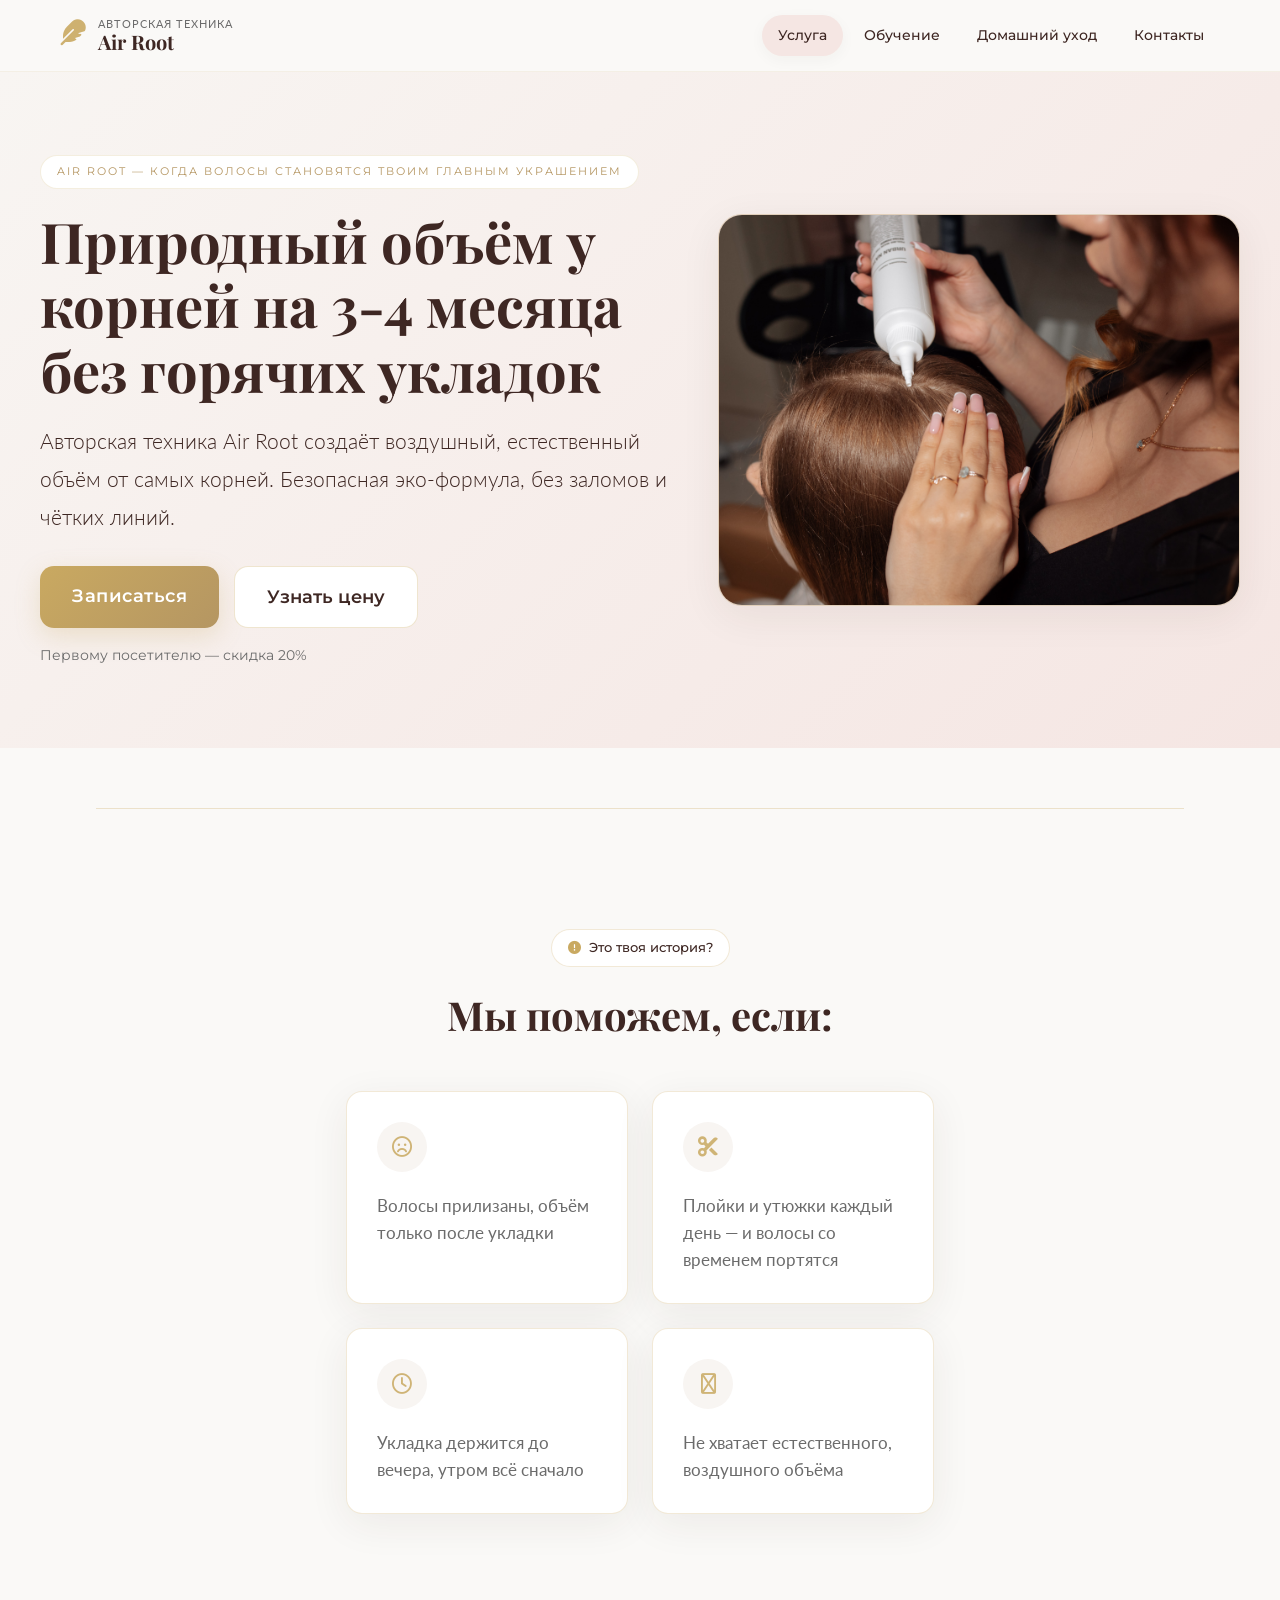
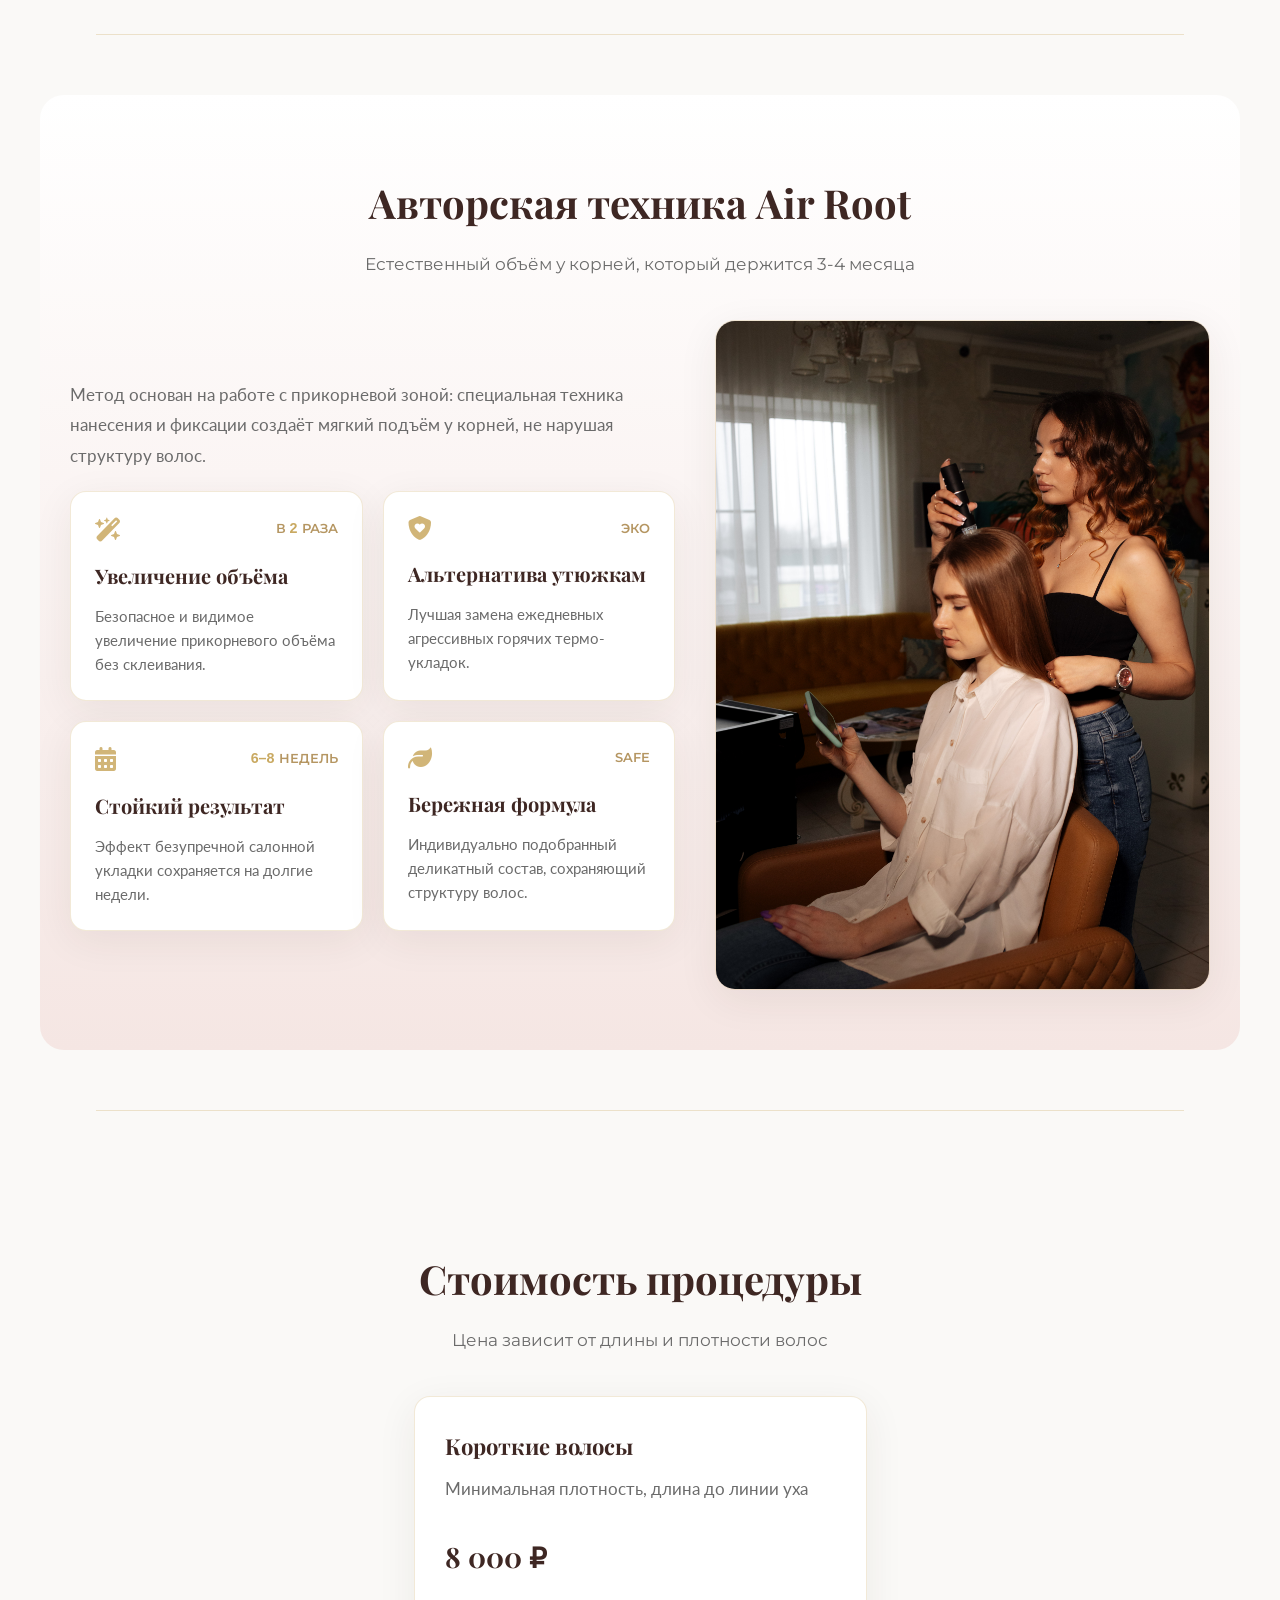
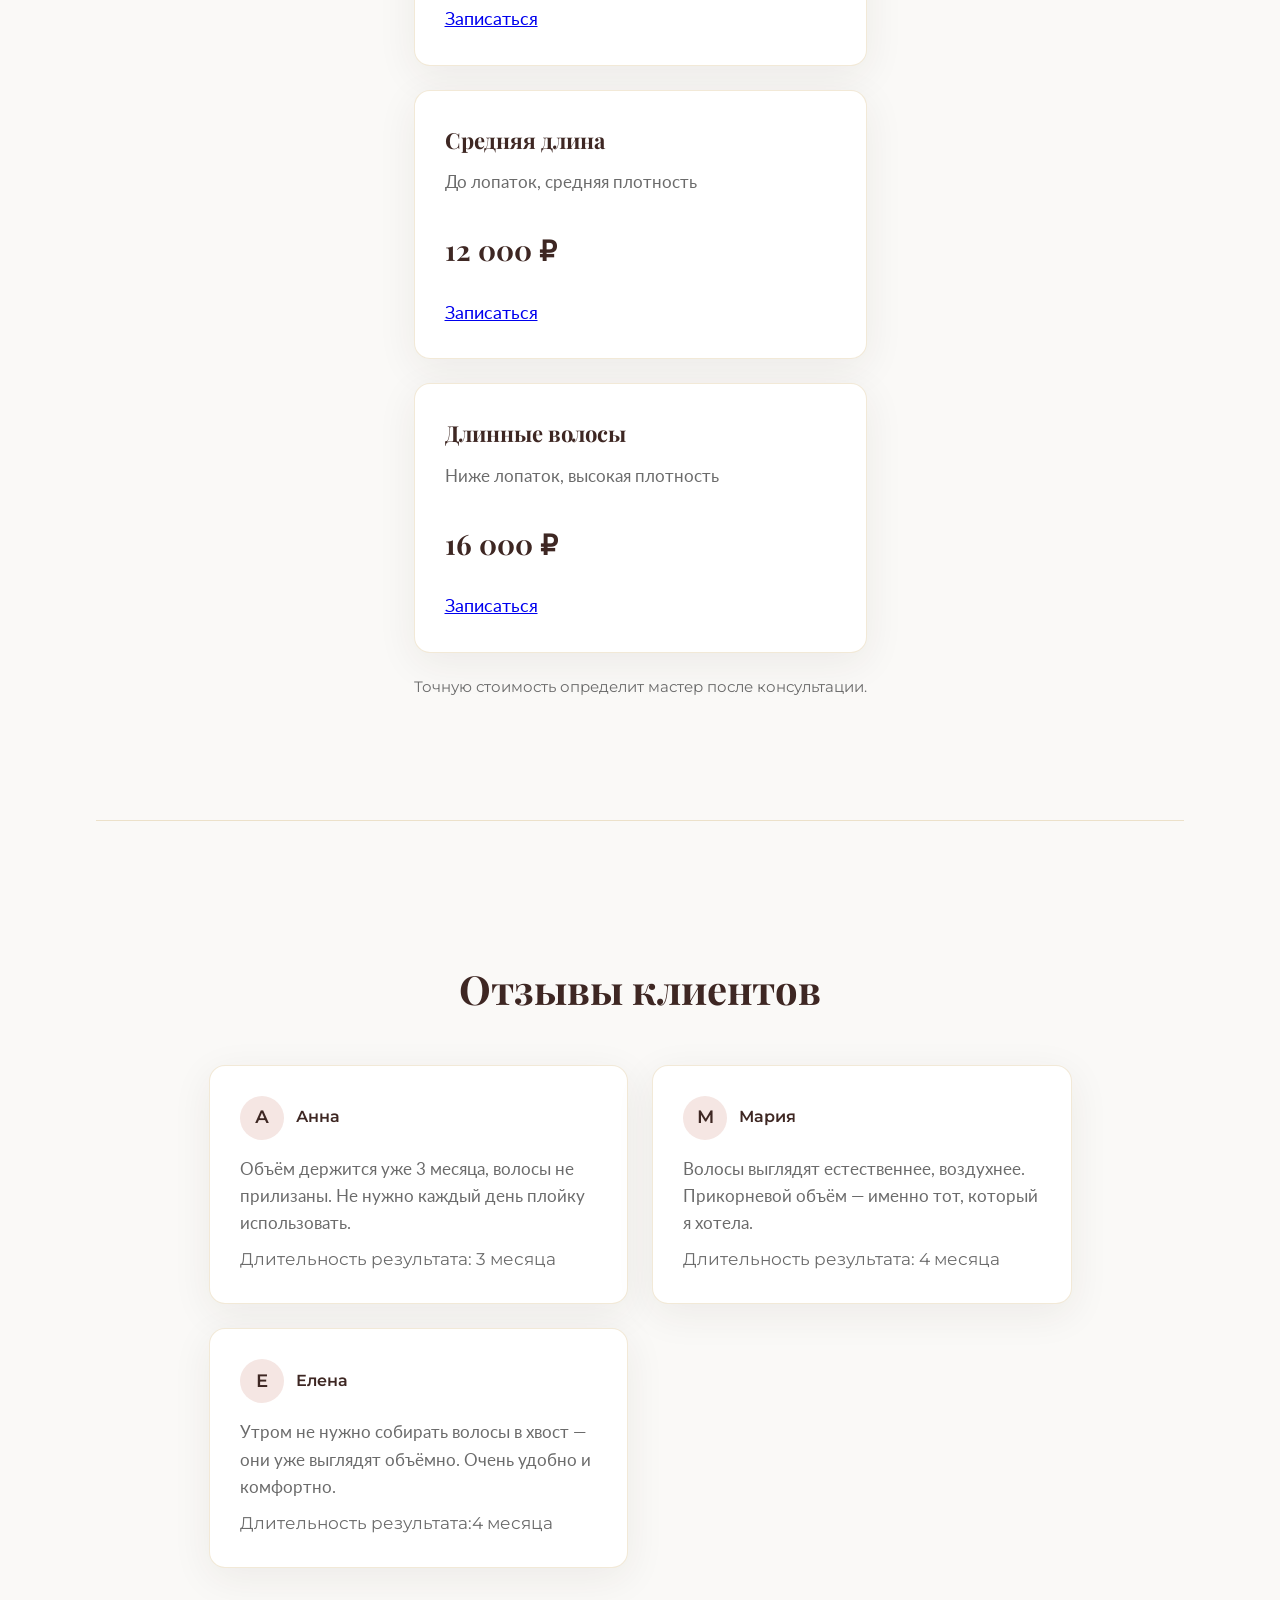
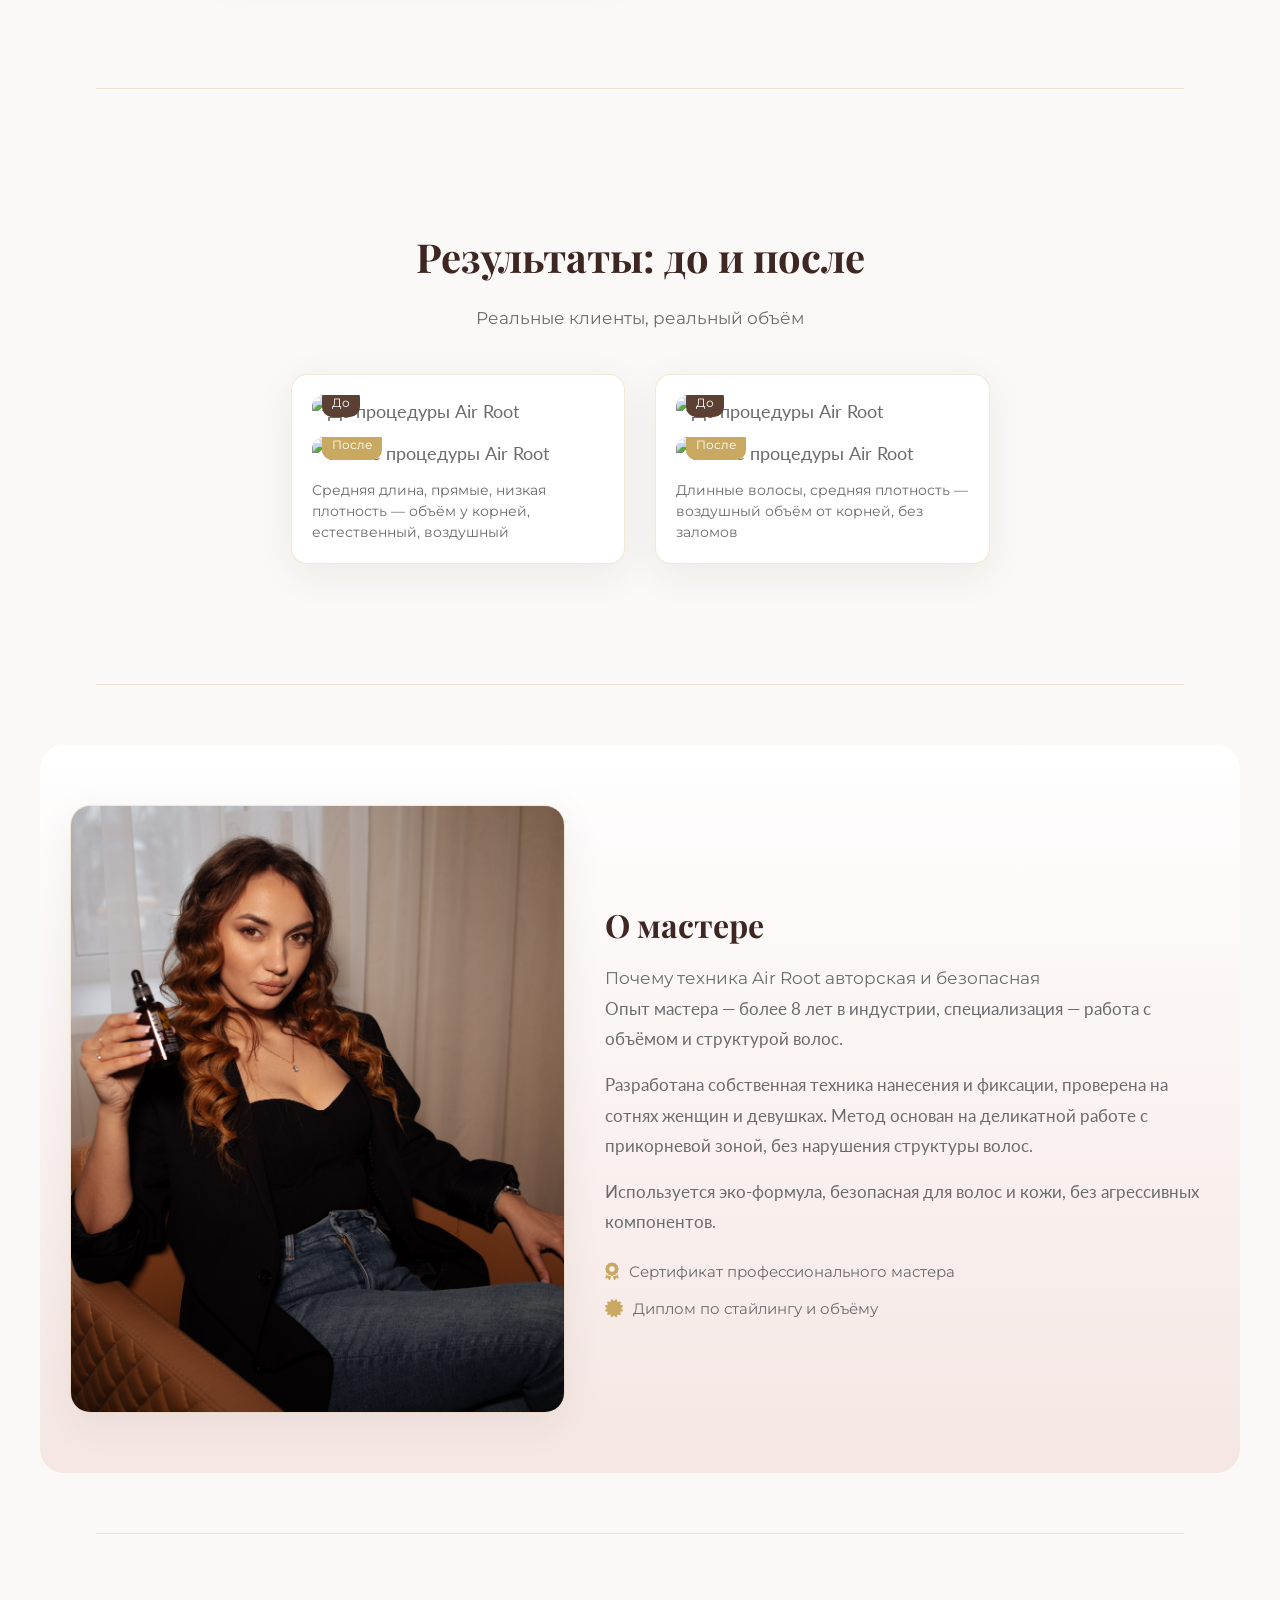
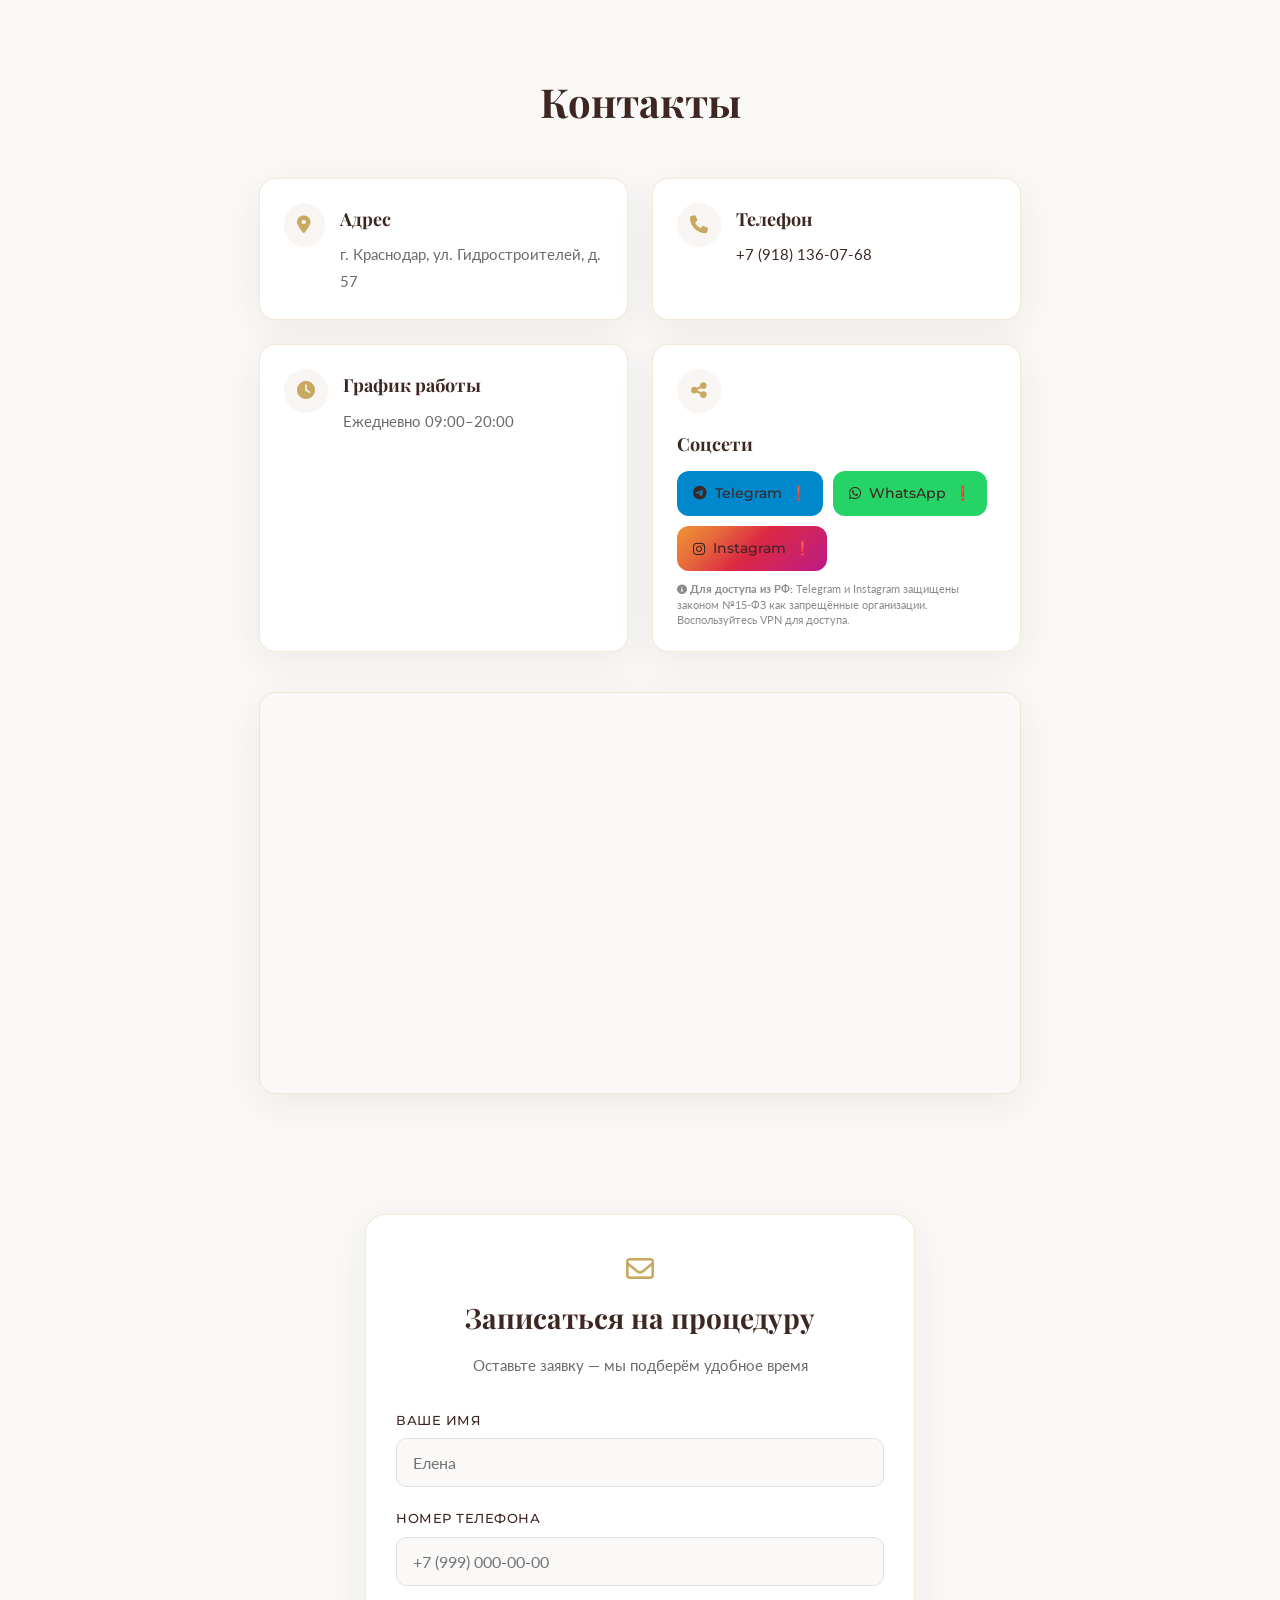
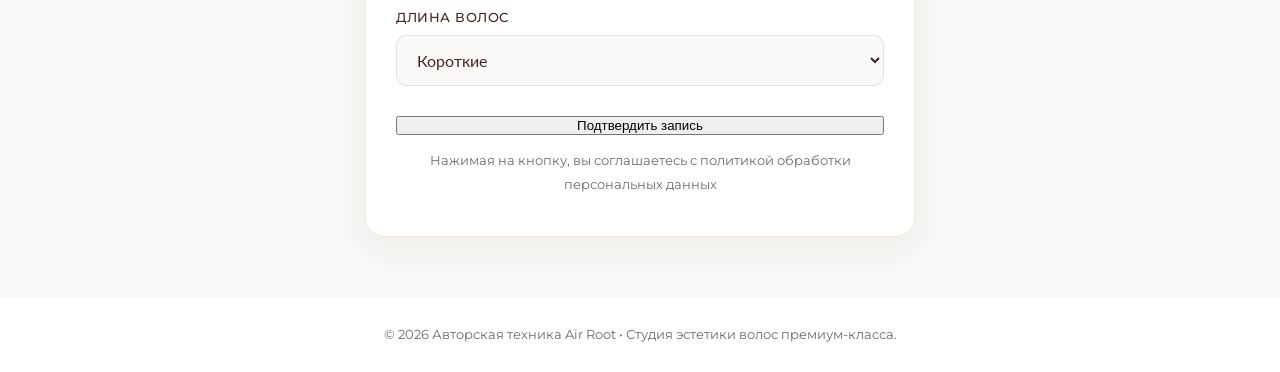
==== index.html @ c77836ec "Update index.html" ====
<!DOCTYPE html>
<html lang="ru">
<head>
    <meta charset="UTF-8">
    <meta name="viewport" content="width=device-width, initial-scale=1.0">
    <title>Air Root — Природный объём у корней на 3-4 месяца | Краснодар</title>
    <meta name="description" content="Авторская техника Air Root создаёт естественный объём у корней. Безопасная эко-формула, без заломов. 6–8 недель результата. Запишитесь в Москве.">

    <link href="https://fonts.googleapis.com/css2?family=Playfair+Display:wght@400;500;600;700&family=Montserrat:wght@300;400;500;600;700&family=Lato:wght@300;400;500&display=swap" rel="stylesheet">
    <link rel="stylesheet" href="https://cdnjs.cloudflare.com/ajax/libs/font-awesome/6.5.1/css/all.min.css">
    <link rel="stylesheet" href="css/style.css">
</head>
<body>
    <div id="siteContainer">

        <!-- HEADER -->
        <header class="luxury-header">
            <div class="header-container">
                <div class="logo-container">
                    <div class="logo-icon"><i class="fa-solid fa-feather"></i></div>
                    <div class="logo-text">Авторская техника<br><strong>Air Root</strong></div>
                </div>
                <nav class="luxury-nav">
                    <a href="index.html" class="active">Услуга</a>
                    <a href="training.html">Обучение</a>
                    <a href="products.html">Домашний уход</a>
                    <a href="#contacts">Контакты</a>
                </nav>
            </div>
        </header>

        <!-- HERO -->
        <section class="hero-section">
            <div class="hero-container">
                <div class="hero-content">
                    <span class="hero-tag">Air Root — когда волосы становятся твоим главным украшением</span>
                    <h1 class="hero-title">Природный объём у корней на 3-4 месяца без горячих укладок</h1>
                    <p class="hero-desc">
                        Авторская техника Air Root создаёт воздушный, естественный объём от самых корней. Безопасная эко-формула, без заломов и чётких линий.
                    </p>
                    <div class="hero-buttons">
                        <a href="#order" class="btn-premium">Записаться</a>
                        <a href="#prices" class="btn-secondary">Узнать цену</a>
                    </div>
                    <p class="hero-mini-note">Первому посетителю — скидка 20%</p>
                </div>
                <div class="hero-image-slot">
                    <img src="css/hero.jpg" alt="Природный объём у корней Air Root — результат до и после">
                </div>
            </div>
        </section>

        <div class="decorative-line"></div>

        <!-- ПРОБЛЕМА -->
        <section class="content-section problem-section">
            <div class="section-center-header">
                <span class="badge"><i class="fa-solid fa-circle-exclamation icon-gold"></i> Это твоя история?</span>
                <h2>Мы поможем, если:</h2>
            </div>

            <div class="cards-layout-three">
                <div class="orange-card problem-card">
                    <div class="card-icon-wrapper"><i class="fa-regular fa-frown"></i></div>
                    <p>Волосы прилизаны, объём только после укладки</p>
                </div>
                <div class="orange-card problem-card">
                    <div class="card-icon-wrapper"><i class="fa-solid fa-scissors"></i></div>
                    <p>Плойки и утюжки каждый день — и волосы со временем портятся</p>
                </div>
                <div class="orange-card problem-card">
                    <div class="card-icon-wrapper"><i class="fa-regular fa-clock"></i></div>
                    <p>Укладка держится до вечера, утром всё сначало</p>
                </div>
                <div class="orange-card problem-card">
                    <div class="card-icon-wrapper"><i class="fa-regular fa-wind"></i></div>
                    <p>Не хватает естественного, воздушного объёма</p>
                </div>
            </div>
        </section>

        <div class="decorative-line"></div>

        <!-- РЕШЕНИЕ / АВТОРСКАЯ ТЕХНИКА -->
        <section class="content-section technique-section">
            <div class="section-center-header">
                <h2>Авторская техника Air Root</h2>
                <p class="section-subtitle">Естественный объём у корней, который держится 3-4 месяца</p>
            </div>

            <div class="technique-grid">
                <div class="technique-text">
                    <p class="technique-desc">
                        Метод основан на работе с прикорневой зоной: специальная техника нанесения и фиксации создаёт мягкий подъём у корней, не нарушая структуру волос.
                    </p>

                    <div class="benefits-list">
                        <div class="luxury-benefit-card">
                            <div class="benefit-header">
                                <i class="fa-solid fa-wand-magic-sparkles icon-gold"></i>
                                <span class="benefit-number">в <span class="accent-oswald">2</span> раза</span>
                            </div>
                            <h3>Увеличение объёма</h3>
                            <p>Безопасное и видимое увеличение прикорневого объёма без склеивания.</p>
                        </div>

                        <div class="luxury-benefit-card">
                            <div class="benefit-header">
                                <i class="fa-solid fa-shield-heart icon-gold"></i>
                                <span class="benefit-number">эко</span>
                            </div>
                            <h3>Альтернатива утюжкам</h3>
                            <p>Лучшая замена ежедневных агрессивных горячих термо-укладок.</p>
                        </div>

                        <div class="luxury-benefit-card">
                            <div class="benefit-header">
                                <i class="fa-solid fa-calendar-days icon-gold"></i>
                                <span class="benefit-number"><span class="accent-oswald">6–8</span> недель</span>
                            </div>
                            <h3>Стойкий результат</h3>
                            <p>Эффект безупречной салонной укладки сохраняется на долгие недели.</p>
                        </div>

                        <div class="luxury-benefit-card">
                            <div class="benefit-header">
                                <i class="fa-solid fa-leaf icon-gold"></i>
                                <span class="benefit-number">safe</span>
                            </div>
                            <h3>Бережная формула</h3>
                            <p>Индивидуально подобранный деликатный состав, сохраняющий структуру волос.</p>
                        </div>
                    </div>
                </div>

                <div class="technique-image">
                    <img src="css/hero 2.jpg" alt="Процесс процедуры Air Root — авторская техника прикорневого объёма">
                </div>
            </div>
        </section>

        <div class="decorative-line"></div>

        <!-- ЦЕНЫ -->
        <section class="content-section prices-section" id="prices">
            <div class="section-center-header">
                <h2>Стоимость процедуры</h2>
                <p class="section-subtitle">Цена зависит от длины и плотности волос</p>
            </div>

            <div class="cards-layout-three prices-grid">
                <div class="orange-card price-card">
                    <h3>Короткие волосы</h3>
                    <p class="price-desc">Минимальная плотность, длина до линии уха</p>
                    <div class="price-tag">8 000 ₽</div>
                    <a href="#order" class="btn-premium btn-full">Записаться</a>
                </div>

                <div class="orange-card price-card">
                    <h3>Средняя длина</h3>
                    <p class="price-desc">До лопаток, средняя плотность</p>
                    <div class="price-tag">12 000 ₽</div>
                    <a href="#order" class="btn-premium btn-full">Записаться</a>
                </div>

                <div class="orange-card price-card">
                    <h3>Длинные волосы</h3>
                    <p class="price-desc">Ниже лопаток, высокая плотность</p>
                    <div class="price-tag">16 000 ₽</div>
                    <a href="#order" class="btn-premium btn-full">Записаться</a>
                </div>
            </div>

            <p class="prices-note">Точную стоимость определит мастер после консультации.</p>
        </section>

        <div class="decorative-line"></div>

        <!-- ОТЗЫВЫ -->
        <section class="content-section reviews-section">
            <div class="section-center-header">
                <h2>Отзывы клиентов</h2>
            </div>

            <div class="cards-layout-three reviews-grid">
                <div class="orange-card review-card">
                    <div class="review-header">
                        <div class="review-avatar">А</div>
                        <div class="review-name">Анна</div>
                    </div>
                    <p class="review-text">
                        Объём держится уже 3 месяца, волосы не прилизаны. Не нужно каждый день плойку использовать.
                    </p>
                    <p class="review-duration">Длительность результата: 3 месяца</p>
                </div>

                <div class="orange-card review-card">
                    <div class="review-header">
                        <div class="review-avatar">М</div>
                        <div class="review-name">Мария</div>
                    </div>
                    <p class="review-text">
                        Волосы выглядят естественнее, воздухнее. Прикорневой объём — именно тот, который я хотела.
                    </p>
                    <p class="review-duration">Длительность результата: 4 месяца</p>
                </div>

                <div class="orange-card review-card">
                    <div class="review-header">
                        <div class="review-avatar">Е</div>
                        <div class="review-name">Елена</div>
                    </div>
                    <p class="review-text">
                        Утром не нужно собирать волосы в хвост — они уже выглядят объёмно. Очень удобно и комфортно.
                    </p>
                    <p class="review-duration">Длительность результата:4 месяца</p>
                </div>
            </div>
        </section>

        <div class="decorative-line"></div>

        <!-- ДО / ПОСЛЕ -->
        <section class="content-section before-after-section">
            <div class="section-center-header">
                <h2>Результаты: до и после</h2>
                <p class="section-subtitle">Реальные клиенты, реальный объём</p>
            </div>

            <div class="before-after-grid">
                <div class="before-after-card">
                    <div class="ba-image">
                        <img src="https://images.unsplash.com/photo-1595476108010-b4d1f102b1b1?auto=format&fit=crop&w=600&q=80" alt="До процедуры Air Root">
                        <span class="ba-label before-label">До</span>
                    </div>
                    <div class="ba-image">
                        <img src="https://images.unsplash.com/photo-1562322140-8baeececf3df?auto=format&fit=crop&w=600&q=80" alt="После процедуры Air Root">
                        <span class="ba-label after-label">После</span>
                    </div>
                    <p class="ba-desc">Средняя длина, прямые, низкая плотность — объём у корней, естественный, воздушный</p>
                </div>

                <div class="before-after-card">
                    <div class="ba-image">
                        <img src="https://images.unsplash.com/photo-1580618672591-eb180b1a973f?auto=format&fit=crop&w=600&q=80" alt="До процедуры Air Root">
                        <span class="ba-label before-label">До</span>
                    </div>
                    <div class="ba-image">
                        <img src="https://images.unsplash.com/photo-1598132890881-9d89d4f02f8d?auto=format&fit=crop&w=600&q=80" alt="После процедуры Air Root">
                        <span class="ba-label after-label">После</span>
                    </div>
                    <p class="ba-desc">Длинные волосы, средняя плотность — воздушный объём от корней, без заломов</p>
                </div>
            </div>
        </section>

        <div class="decorative-line"></div>

        <!-- О МАСТЕРЕ -->
        <section class="content-section about-section">
            <div class="about-grid">
                <div class="about-image">
                    <img src="css/Мастер.jpg" alt="Мастер Air Root — автор техники прикорневого объёма">
                </div>
                <div class="about-text">
                    <h2>О мастере</h2>
                    <p class="section-subtitle" style="margin-top:0;">Почему техника Air Root авторская и безопасная</p>

                    <p class="about-desc">
                        Опыт мастера — более 8 лет в индустрии, специализация — работа с объёмом и структурой волос.
                    </p>
                    <p class="about-desc">
                        Разработана собственная техника нанесения и фиксации, проверена на сотнях женщин и девушках. Метод основан на деликатной работе с прикорневой зоной, без нарушения структуры волос.
                    </p>
                    <p class="about-desc">
                        Используется эко-формула, безопасная для волос и кожи, без агрессивных компонентов.
                    </p>

                    <div class="certificates">
                        <div class="cert-item"><i class="fa-solid fa-award icon-gold"></i> Сертификат профессионального мастера</div>
                        <div class="cert-item"><i class="fa-solid fa-certificate icon-gold"></i> Диплом по стайлингу и объёму</div>
                    </div>
                </div>
            </div>
        </section>

        <div class="decorative-line"></div>

    <!-- КОНТАКТЫ -->
<section class="content-section contacts-section" id="contacts">
    <div class="section-center-header">
        <h2>Контакты</h2>
    </div>

    <div class="contacts-grid">
        <!-- Адрес -->
        <div class="contact-item">
            <div class="contact-icon"><i class="fa-solid fa-location-dot icon-gold"></i></div>
            <div class="contact-text">
                <h3>Адрес</h3>
                <p>г. Краснодар, ул. Гидростроителей, д. 57</p>
            </div>
        </div>

        <!-- Телефон -->
        <div class="contact-item">
            <div class="contact-icon"><i class="fa-solid fa-phone icon-gold"></i></div>
            <div class="contact-text">
                <h3>Телефон</h3>
                <p><a href="tel:+79181360768">+7 (918) 136-07-68</a></p>
            </div>
        </div>

        <!-- График работы -->
        <div class="contact-item">
            <div class="contact-icon"><i class="fa-solid fa-clock icon-gold"></i></div>
            <div class="contact-text">
                <h3>График работы</h3>
                <p>Ежедневно 09:00–20:00</p>
            </div>
        </div>

        <!-- Соцсети -->
        <div class="contact-item social-item">
            <div class="contact-icon"><i class="fa-solid fa-share-nodes icon-gold"></i></div>
            <div class="contact-text">
                <h3>Соцсети</h3>
                <div class="social-buttons">
                    <!-- Telegram (с указанием禁止) -->
                    <a href="https://t.me/alina_zolotareva9" target="_blank" rel="noopener" class="social-btn telegram">
                        <i class="fa-brands fa-telegram"></i>
                        <span>Telegram</span>
                        <span class="blocked-note" title="Telegram запрещён в РФ">❗</span>
                    </a>
                    
                    <!-- WhatsApp -->
                    <a href="https://wa.me/79181360768" target="_blank" rel="noopener" class="social-btn whatsapp">
                        <i class="fa-brands fa-whatsapp"></i>
                        <span>WhatsApp</span>
                        <span class="blocked-note" title="WhatsApp запрещён в РФ">❗</span>
                    </a>
                    
                    <!-- Instagram (с указанием禁止) -->
                    <a href="https://instagram.com/alina_zolotarevaa" target="_blank" rel="noopener" class="social-btn instagram">
                        <i class="fa-brands fa-instagram"></i>
                        <span>Instagram</span>
                        <span class="blocked-note" title="Instagram запрещён в РФ">❗</span>
                    </a>
                </div>
                <p class="social-note" style="font-size: 11px; color: #8B8B8B; margin-top: 10px; line-height: 1.4;">
                    <i class="fa-solid fa-info-circle" style="font-size: 10px;"></i>
                    <strong>Для доступа из РФ:</strong> Telegram и Instagram защищены законом №15-ФЗ как запрещённые организации. Воспользуйтесь VPN для доступа.
                </p>
            </div>
        </div>
    </div>

    <!-- YANDEX MAP -->
    <div class="map-container">
        <iframe
            src="https://yandex.ru/map-widget/v1/?ll=39.083056%2C45.003261&mode=poi&poi%5Bpoint%5D=39.083004%2C45.003378&poi%5Buri%5D=ymapsbm1%3A%2F%2Forg%3Foid%3D140735397511&z=20"
            loading="lazy"
            allowfullscreen
            style="width:100%;height:400px;border:0;border-radius:16px;"
            title="Студия Air Root в Краснодаре — карта Яндекс"
        ></iframe>
    </div>
</section>

        <!-- ФОРМА ЗАПИСИ -->
        <section class="content-section booking-section" id="order">
            <div class="booking-form">
                <div class="form-header">
                    <i class="fa-regular fa-envelope icon-gold"></i>
                    <h2>Записаться на процедуру</h2>
                    <p>Оставьте заявку — мы подберём удобное время</p>
                </div>
                <form class="styled-luxury-form">
                    <div class="form-group">
                        <label for="name">Ваше имя</label>
                        <input type="text" id="name" placeholder="Елена" required>
                    </div>
                    <div class="form-group">
                        <label for="phone">Номер телефона</label>
                        <input type="tel" id="phone" placeholder="+7 (999) 000-00-00" required>
                    </div>
                    <div class="form-group">
                        <label for="length">Длина волос</label>
                        <select id="length" class="form-select">
                            <option value="short">Короткие</option>
                            <option value="medium">Средняя длина</option>
                            <option value="long">Длинные</option>
                        </select>
                    </div>
                    <button type="submit" class="btn-premium btn-full">Подтвердить запись</button>
                    <p class="form-note">Нажимая на кнопку, вы соглашаетесь с политикой обработки персональных данных</p>
                </form>
            </div>
        </section>

        <!-- FOOTER -->
        <footer class="luxury-footer">
            <div class="footer-content">
                <p>&copy; 2026 Авторская техника Air Root • Студия эстетики волос премиум-класса.</p>
            </div>
        </footer>
    </div>
</body>
</html>
---- css/style.css ----
/* ==========================================================================
   LUXURY BEAUTY CORE CONFIGURATION
   ========================================================================== */
:root {
    --bg-main: #F8F5F2;
    --bg-warm-white: #FAF9F7;
    --accent-gold: #C9A961;
    --accent-bronze: #B59662;
    --pastel-pink: #F5E6E3;
    --soft-lavender: #E8E3F5;
    --text-chocolate: #3E2723;
    --text-gray: #6B6B6B;
    --white: #FFFFFF;

    --font-title: 'Playfair Display', serif;
    --font-body: 'Lato', sans-serif;
    --font-accent: 'Montserrat', sans-serif;
    --font-number: 'Oswald', sans-serif;

    --shadow-premium: 0 10px 40px rgba(62, 39, 27, 0.07);
    --shadow-hover: 0 15px 50px rgba(201, 169, 97, 0.18);
    --border-gold-light: 1px solid rgba(201, 169, 97, 0.25);
    --transition-smooth: all 0.4s cubic-bezier(0.16, 1, 0.3, 1);
}

* {
    margin: 0;
    padding: 0;
    box-sizing: border-box;
}

html {
    scroll-behavior: smooth;
}

body {
    background: linear-gradient(180deg, var(--bg-main) 0%, var(--bg-warm-white) 100%);
    color: var(--text-gray);
    font-family: var(--font-body);
    font-size: 18px;
    line-height: 1.8;
    -webkit-font-smoothing: antialiased;
}

#siteContainer {
    width: 100%;
    min-height: 100vh;
    display: flex;
    flex-direction: column;
    position: relative;
    background-color: var(--bg-warm-white);
    overflow-x: hidden;
}

h1, h2, h3, h4 {
    color: var(--text-chocolate);
    font-family: var(--font-title);
    font-weight: 700;
}

.accent-oswald {
    font-family: var(--font-number);
    font-weight: 700;
    color: var(--accent-gold);
    font-size: 1.1em;
}

.icon-gold {
    color: var(--accent-gold);
}

.decorative-line {
    height: 1px;
    background: var(--accent-gold);
    opacity: 0.3;
    margin: 60px auto;
    width: 85%;
    max-width: 1200px;
}

.section-subtitle {
    font-size: 17px;
    color: var(--text-gray);
    margin-top: 10px;
    font-family: var(--font-accent);
}

/* ==========================================================================
   HEADER & NAVIGATION
   ========================================================================== */
.luxury-header {
    background: rgba(250, 249, 247, 0.95);
    backdrop-filter: blur(12px);
    position: sticky;
    top: 0;
    z-index: 1000;
    border-bottom: 1px solid rgba(201, 169, 97, 0.12);
    padding: 15px 0;
}

.header-container {
    max-width: 1200px;
    margin: 0 auto;
    padding: 0 20px;
    display: flex;
    align-items: center;
    justify-content: space-between;
    flex-wrap: wrap;
    gap: 15px;
}

.logo-container {
    display: flex;
    align-items: center;
    gap: 12px;
}

.logo-icon i {
    font-size: 26px;
    color: var(--accent-gold);
    opacity: 0.9;
}

.logo-text {
    font-size: 11px;
    text-transform: uppercase;
    letter-spacing: 1px;
    color: var(--text-gray);
    line-height: 1.2;
}

.logo-text strong {
    font-family: var(--font-title);
    font-size: 20px;
    color: var(--text-chocolate);
    text-transform: none;
    letter-spacing: 0;
    display: block;
}

.luxury-nav {
    display: flex;
    gap: 5px;
}

.luxury-nav a {
    text-decoration: none;
    color: var(--text-chocolate);
    font-family: var(--font-accent);
    font-size: 14px;
    font-weight: 500;
    padding: 8px 16px;
    border-radius: 30px;
    display: flex;
    align-items: center;
    gap: 6px;
    transition: var(--transition-smooth);
}

.luxury-nav a:hover,
.luxury-nav a.active {
    background: var(--pastel-pink);
    box-shadow: 0 4px 15px rgba(62, 39, 35, 0.04);
}

/* ==========================================================================
   HERO SECTION
   ========================================================================== */
.hero-section {
    background: linear-gradient(135deg, var(--bg-main) 0%, var(--pastel-pink) 100%);
    padding: 80px 20px;
}

.hero-container {
    max-width: 1200px;
    margin: 0 auto;
    display: grid;
    grid-template-columns: 1.1fr 0.9fr;
    align-items: center;
    gap: 40px;
}

.hero-content {
    text-align: left;
}

.hero-tag {
    font-family: var(--font-accent);
    text-transform: uppercase;
    font-size: 11px;
    letter-spacing: 2px;
    color: var(--accent-bronze);
    background: var(--white);
    padding: 6px 16px;
    border-radius: 50px;
    display: inline-block;
    margin-bottom: 20px;
    border: 1px solid rgba(201, 169, 97, 0.2);
}

.hero-title {
    font-size: clamp(32px, 5vw, 56px);
    line-height: 1.15;
    margin-bottom: 20px;
}

.hero-desc {
    font-size: clamp(17px, 2.2vw, 21px);
    color: var(--text-chocolate);
    margin-bottom: 30px;
    font-weight: 300;
}

.hero-buttons {
    display: flex;
    gap: 15px;
    margin-bottom: 15px;
}

.hero-buttons .btn-premium {
    background: linear-gradient(135deg, var(--accent-gold), var(--accent-bronze));
    color: var(--white);
    padding: 14px 32px;
    border-radius: 14px;
    font-weight: 600;
    font-family: var(--font-accent);
    text-decoration: none;
    display: inline-block;
    text-align: center;
    border: none;
    cursor: pointer;
    letter-spacing: 0.5px;
    transition: var(--transition-smooth);
    box-shadow: 0 8px 25px rgba(201, 169, 97, 0.25);
}

.hero-buttons .btn-premium:hover {
    transform: scale(1.02);
    box-shadow: 0 12px 35px rgba(201, 169, 97, 0.4);
}

.btn-secondary {
    background: var(--white);
    color: var(--text-chocolate);
    padding: 14px 32px;
    border-radius: 14px;
    font-weight: 600;
    font-family: var(--font-accent);
    text-decoration: none;
    display: inline-block;
    text-align: center;
    border: 1px solid rgba(201, 169, 97, 0.3);
    transition: var(--transition-smooth);
}

.btn-secondary:hover {
    background: var(--pastel-pink);
    border-color: var(--accent-gold);
}

.hero-mini-note {
    font-size: 14px;
    color: var(--text-gray);
    font-family: var(--font-accent);
}

.hero-image-slot {
    position: relative;
    border-radius: 24px;
    overflow: hidden;
    box-shadow: var(--shadow-premium);
    border: var(--border-gold-light);
    width: 100%;
    aspect-ratio: 4 / 3;
    background: #E8DCD8;
}

.hero-image-slot img {
    width: 100%;
    height: 100%;
    object-fit: cover;
    display: block;
}

/* ==========================================================================
   CONTENT SECTIONS & CARDS
   ========================================================================== */
.content-section {
    max-width: 1200px;
    margin: 0 auto;
    padding: 60px 20px;
}

.section-center-header {
    text-align: center;
    margin-bottom: 40px;
}

.section-center-header h2 {
    font-size: clamp(28px, 4vw, 40px);
    margin-top: 12px;
}

.badge {
    background: var(--white);
    border: var(--border-gold-light);
    color: var(--text-chocolate);
    padding: 6px 16px;
    border-radius: 50px;
    font-size: 13px;
    font-family: var(--font-accent);
    font-weight: 500;
    display: inline-flex;
    align-items: center;
    gap: 8px;
}

.cards-layout-three {
    display: grid;
    grid-template-columns: repeat(auto-fit, minmax(280px, 1fr));
    gap: 24px;
}

.orange-card {
    background: var(--white);
    border: var(--border-gold-light);
    border-radius: 16px;
    padding: 30px;
    box-shadow: var(--shadow-premium);
    transition: var(--transition-smooth);
    position: relative;
    display: flex;
    flex-direction: column;
}

.orange-card:hover {
    transform: translateY(-4px) scale(1.01);
    box-shadow: var(--shadow-hover);
    border-color: var(--accent-gold);
}

.card-icon-wrapper {
    width: 50px;
    height: 50px;
    background: var(--bg-main);
    border-radius: 50%;
    display: flex;
    align-items: center;
    justify-content: center;
    margin-bottom: 20px;
}

.card-icon-wrapper i {
    font-size: 20px;
    color: var(--accent-gold);
    opacity: 0.85;
}

.orange-card p {
    font-size: 17px;
    color: var(--text-gray);
    line-height: 1.6;
}

/* PROBLEM CARDS */
.problem-card h3 {
    font-size: 20px;
    margin-bottom: 10px;
}

/* ==========================================================================
   TECHNIQUE SECTION
   ========================================================================== */
.technique-section {
    background: linear-gradient(180deg, var(--white) 0%, var(--pastel-pink) 100%);
    border-radius: 24px;
    padding: 60px 30px;
}

.technique-grid {
    display: grid;
    grid-template-columns: 1.1fr 0.9fr;
    gap: 40px;
    align-items: center;
}

.technique-text .technique-desc {
    font-size: 17px;
    color: var(--text-gray);
    margin-bottom: 20px;
}

.benefits-list {
    display: grid;
    grid-template-columns: repeat(auto-fit, minmax(240px, 1fr));
    gap: 20px;
}

.luxury-benefit-card {
    background: var(--white);
    border: var(--border-gold-light);
    border-radius: 16px;
    padding: 24px;
    box-shadow: var(--shadow-premium);
    transition: var(--transition-smooth);
}

.luxury-benefit-card:hover {
    transform: translateY(-4px);
    box-shadow: var(--shadow-hover);
}

.benefit-header {
    display: flex;
    align-items: center;
    justify-content: space-between;
    margin-bottom: 16px;
}

.benefit-header i {
    font-size: 24px;
    opacity: 0.85;
}

.benefit-number {
    font-size: 13px;
    text-transform: uppercase;
    font-family: var(--font-accent);
    color: var(--accent-bronze);
    font-weight: 600;
}

.luxury-benefit-card h3 {
    font-size: 20px;
    margin-bottom: 10px;
}

.luxury-benefit-card p {
    font-size: 15px;
    color: var(--text-gray);
    line-height: 1.6;
}

.technique-image {
    border-radius: 20px;
    overflow: hidden;
    box-shadow: var(--shadow-premium);
    border: var(--border-gold-light);
}

.technique-image img {
    width: 100%;
    height: auto;
    display: block;
}

/* ==========================================================================
   PRICES SECTION
   ========================================================================== */
.prices-section {
    background: var(--bg-warm-white);
}

.prices-grid {
    grid-template-columns: repeat(auto-fit, minmax(280px, 1fr));
}

.price-card h3 {
    font-size: 22px;
    margin-bottom: 8px;
}

.price-desc {
    font-size: 15px;
    color: var(--text-gray);
    margin-bottom: 15px;
}

.price-tag {
    font-family: var(--font-title);
    font-size: 28px;
    color: var(--text-chocolate);
    margin: 15px 0 20px;
    font-weight: 700;
}

.btn-full {
    width: 100%;
}

.prices-note {
    text-align: center;
    font-size: 15px;
    color: var(--text-gray);
    margin-top: 20px;
    font-family: var(--font-accent);
}

/* ==========================================================================
   REVIEWS SECTION
   ========================================================================== */
.reviews-section {
    background: var(--bg-warm-white);
}

.reviews-grid {
    grid-template-columns: repeat(auto-fit, minmax(280px, 1fr));
}

.review-card {
    position: relative;
}

.review-header {
    display: flex;
    align-items: center;
    gap: 12px;
    margin-bottom: 15px;
}

.review-avatar {
    width: 44px;
    height: 44px;
    background: var(--pastel-pink);
    border-radius: 50%;
    display: flex;
    align-items: center;
    justify-content: center;
    font-family: var(--font-accent);
    font-weight: 600;
    color: var(--text-chocolate);
}

.review-name {
    font-family: var(--font-accent);
    font-weight: 600;
    color: var(--text-chocolate);
    font-size: 16px;
}

.review-text {
    font-size: 16px;
    color: var(--text-gray);
    line-height: 1.6;
    margin-bottom: 10px;
}

.review-duration {
    font-size: 14px;
    color: var(--text-gray);
    font-family: var(--font-accent);
}

/* ==========================================================================
   BEFORE / AFTER SECTION
   ========================================================================== */
.before-after-section {
    background: var(--bg-warm-white);
}

.before-after-grid {
    display: grid;
    grid-template-columns: repeat(auto-fit, minmax(320px, 1fr));
    gap: 30px;
}

.before-after-card {
    background: var(--white);
    border: var(--border-gold-light);
    border-radius: 16px;
    padding: 20px;
    box-shadow: var(--shadow-premium);
}

.ba-image {
    position: relative;
    border-radius: 12px;
    overflow: hidden;
    margin-bottom: 10px;
}

.ba-image img {
    width: 100%;
    height: auto;
    display: block;
}

.ba-label {
    position: absolute;
    bottom: 10px;
    left: 10px;
    background: var(--text-chocolate);
    color: var(--white);
    font-size: 12px;
    font-family: var(--font-accent);
    padding: 4px 10px;
    border-radius: 10px;
}

.before-label {
    background: #5C4033;
}

.after-label {
    background: var(--accent-gold);
}

.ba-desc {
    font-size: 14px;
    color: var(--text-gray);
    font-family: var(--font-accent);
    line-height: 1.5;
}

/* ==========================================================================
   ABOUT SECTION
   ========================================================================== */
.about-section {
    background: linear-gradient(180deg, var(--white) 0%, var(--pastel-pink) 100%);
    border-radius: 24px;
    padding: 60px 30px;
}

.about-grid {
    display: grid;
    grid-template-columns: 0.9fr 1.1fr;
    gap: 40px;
    align-items: center;
}

.about-image {
    border-radius: 20px;
    overflow: hidden;
    box-shadow: var(--shadow-premium);
    border: var(--border-gold-light);
}

.about-image img {
    width: 100%;
    height: auto;
    display: block;
}

.about-text h2 {
    font-size: 32px;
    margin-bottom: 10px;
}

.about-desc {
    font-size: 17px;
    color: var(--text-gray);
    margin-bottom: 15px;
}

.certificates {
    margin-top: 20px;
    display: flex;
    flex-direction: column;
    gap: 10px;
}

.cert-item {
    font-size: 15px;
    color: var(--text-gray);
    font-family: var(--font-accent);
    display: flex;
    align-items: center;
    gap: 10px;
}

.cert-item i {
    font-size: 18px;
}

/* ==========================================================================
   CONTACTS SECTION
   ========================================================================== */
.contacts-section {
    background: var(--bg-warm-white);
}

.contacts-grid {
    display: grid;
    grid-template-columns: repeat(auto-fit, minmax(260px, 1fr));
    gap: 24px;
}

.contact-item {
    background: var(--white);
    border: var(--border-gold-light);
    border-radius: 16px;
    padding: 24px;
    box-shadow: var(--shadow-premium);
    display: flex;
    gap: 15px;
    align-items: flex-start;
}

.contact-icon {
    width: 44px;
    height: 44px;
    background: var(--bg-main);
    border-radius: 50%;
    display: flex;
    align-items: center;
    justify-content: center;
}

.contact-icon i {
    font-size: 18px;
}

.contact-text h3 {
    font-size: 18px;
    margin-bottom: 6px;
}

.contact-text p {
    font-size: 15px;
    color: var(--text-gray);
}

.contact-text a {
    color: var(--text-chocolate);
    text-decoration: none;
}

.contact-text a:hover {
    color: var(--accent-gold);
}

.social-item {
    flex-direction: column;
}

.social-buttons {
    display: flex;
    gap: 10px;
    flex-wrap: wrap;
    margin-top: 10px;
}

.social-btn {
    display: inline-flex;
    align-items: center;
    gap: 8px;
    padding: 10px 16px;
    border-radius: 12px;
    color: var(--white);
    text-decoration: none;
    font-family: var(--font-accent);
    font-size: 14px;
    font-weight: 500;
    transition: var(--transition-smooth);
}

.social-btn.instagram {
    background: linear-gradient(135deg, #f09433, #e6683c, #dc2743, #cc2366, #bc1888);
}

.social-btn.telegram {
    background: #0088cc;
}

.social-btn.whatsapp {
    background: #25D366;
}

.social-btn:hover {
    transform: translateY(-2px);
    opacity: 0.95;
}

/* ==========================================================================
   BOOKING FORM
   ========================================================================== */
.booking-section {
    display: flex;
    justify-content: center;
}

.booking-form {
    background: var(--white);
    border: var(--border-gold-light);
    border-radius: 20px;
    padding: 40px 30px;
    box-shadow: var(--shadow-premium);
    max-width: 550px;
    width: 100%;
}

.form-header {
    text-align: center;
    margin-bottom: 30px;
}

.form-header i {
    font-size: 28px;
    margin-bottom: 10px;
}

.form-header h2 {
    font-size: 28px;
    margin-bottom: 8px;
}

.form-header p {
    font-size: 15px;
}

.styled-luxury-form .form-group {
    margin-bottom: 20px;
    display: flex;
    flex-direction: column;
    gap: 6px;
}

.styled-luxury-form label {
    font-family: var(--font-accent);
    font-size: 13px;
    font-weight: 500;
    color: var(--text-chocolate);
    text-transform: uppercase;
    letter-spacing: 0.5px;
}

.styled-luxury-form input,
.form-select {
    background: var(--bg-warm-white);
    border: 1px solid #E0E0E0;
    border-radius: 10px;
    padding: 14px 16px;
    font-family: var(--font-body);
    font-size: 16px;
    color: var(--text-chocolate);
    transition: var(--transition-smooth);
    width: 100%;
}

.form-select {
    cursor: pointer;
}

.styled-luxury-form input:focus,
.form-select:focus {
    border: 1px solid var(--accent-gold);
    outline: none;
    box-shadow: 0 0 0 3px rgba(201, 169, 97, 0.15);
    background: var(--white);
}

.styled-luxury-form .btn-premium {
    width: 100%;
    margin-top: 10px;
}

.form-note {
    font-size: 13px;
    color: var(--text-gray);
    font-family: var(--font-accent);
    margin-top: 10px;
    text-align: center;
}

/* ==========================================================================
   PRODUCTS & TRAINING
   ========================================================================== */
.products-container-wrapper {
    background: var(--bg-warm-white);
    border-radius: 24px;
    padding: 40px 30px;
}

.category-title-luxury {
    font-size: 24px;
    margin-bottom: 20px;
    display: flex;
    align-items: center;
    gap: 12px;
}

.product-luxury-item {
    position: relative;
}

.product-image {
    border-radius: 12px;
    overflow: hidden;
    margin-bottom: 15px;
    border: var(--border-gold-light);
}

.product-image img {
    width: 100%;
    height: auto;
    display: block;
}

.product-luxury-item h4 {
    font-family: var(--font-accent);
    font-size: 18px;
    margin-bottom: 10px;
}

.product-luxury-item p {
    font-size: 15px;
    margin-bottom: 20px;
}

.btn-ref {
    display: flex;
    align-items: center;
    justify-content: center;
    gap: 8px;
    width: 100%;
    padding: 12px;
    border-radius: 12px;
    color: var(--white);
    text-decoration: none;
    font-weight: 500;
    font-family: var(--font-accent);
    font-size: 14px;
    margin-top: auto;
    transition: var(--transition-smooth);
}

.btn-ref.wb-ref { background: #481173; }
.btn-ref.ozon-ref { background: #005bff; }
.btn-ref:hover { transform: translateY(-2px); opacity: 0.95; }

.products-note {
    background: var(--white);
    border: var(--border-gold-light);
    border-radius: 16px;
    padding: 20px;
    margin-top: 30px;
    text-align: center;
}

.products-note p {
    font-size: 15px;
    color: var(--text-gray);
}

.luxury-course-card h3 {
    font-size: 24px;
    margin-bottom: 10px;
    margin-top: 15px;
}

.course-tag {
    align-self: flex-start;
    font-family: var(--font-accent);
    font-size: 11px;
    text-transform: uppercase;
    background: var(--soft-lavender);
    padding: 4px 12px;
    border-radius: 20px;
    color: var(--text-chocolate);
    margin-bottom: 10px;
}

.course-tag.golden-tag {
    background: linear-gradient(135deg, #F3E1C3, #EAD4A4);
}

.course-time {
    font-size: 15px;
    margin-bottom: 15px;
}

.course-time i {
    color: var(--accent-gold);
    margin-right: 6px;
}

.course-info-text {
    font-size: 15px !important;
    margin-bottom: 20px;
}

.course-price-tag {
    font-family: var(--font-title);
    font-size: 26px;
    color: var(--text-chocolate);
    margin-top: auto;
    margin-bottom: 20px;
    font-weight: 700;
}

.luxury-course-card .btn-premium {
    width: 100%;
}

.training-features {
    background: var(--white);
    border: var(--border-gold-light);
    border-radius: 20px;
    padding: 30px;
    margin-top: 40px;
}

.training-features h3 {
    font-size: 24px;
    margin-bottom: 20px;
}

.features-grid {
    display: grid;
    grid-template-columns: repeat(auto-fit, minmax(260px, 1fr));
    gap: 15px;
}

.feature-item {
    display: flex;
    align-items: center;
    gap: 12px;
    font-size: 15px;
    color: var(--text-gray);
}

.feature-item i {
    font-size: 18px;
}

/* ==========================================================================
   FOOTER
   ========================================================================== */
.luxury-footer {
    background: var(--white);
    border-top: 1px solid rgba(201, 169, 97, 0.12);
    padding: 25px 20px;
    text-align: center;
    margin-top: auto;
}

.footer-content p {
    font-size: 13px;
    color: var(--text-gray);
    font-family: var(--font-accent);
}

/* ==========================================================================
   MEDIA QUERIES
   ========================================================================== */
@media (max-width: 992px) {
    .hero-container {
        grid-template-columns: 1fr;
        text-align: center;
    }
    .hero-content {
        text-align: center;
        order: 1;
    }
    .hero-image-slot {
        order: 2;
        max-width: 500px;
        margin: 0 auto;
    }
    .hero-buttons {
        justify-content: center;
    }
    .technique-grid {
        grid-template-columns: 1fr;
    }
    .about-grid {
        grid-template-columns: 1fr;
    }
}

@media (max-width: 768px) {
    .header-container {
        flex-direction: column;
        align-items: center;
        padding: 10px;
    }
    .luxury-nav {
        width: 100%;
        justify-content: center;
        flex-wrap: wrap;
    }
    .luxury-nav a {
        padding: 6px 12px;
        font-size: 13px;
    }
    .content-section {
        padding: 40px 15px;
    }
    .technique-section,
    .about-section {
        padding: 40px 20px;
    }
    .decorative-line {
        margin: 40px auto;
    }
    .hero-title {
        font-size: 28px;
    }
}

@media (max-width: 480px) {
    .cards-layout-three,
    .benefits-list,
    .prices-grid,
    .reviews-grid,
    .before-after-grid,
    .contacts-grid,
    .features-grid {
        grid-template-columns: 1fr;
    }
    .orange-card,
    .luxury-benefit-card,
    .booking-form {
        padding: 24px 20px;
    }
    .hero-buttons {
        flex-direction: column;
        gap: 10px;
    }
    .hero-buttons .btn-premium,
    .btn-secondary {
        width: 100%;
    }
}
/* ==========================================================================
   MAP CONTAINER
   ========================================================================== */
.map-container {
    max-width: 1200px;
    margin: 40px auto 0;
    border-radius: 16px;
    overflow: hidden;
    box-shadow: var(--shadow-premium);
    border: var(--border-gold-light);
}

.map-container iframe {
    width: 100%;
    height: 400px;
    border: 0;
    display: block;
}

@media (max-width: 768px) {
    .map-container iframe {
        height: 320px;
    }
}

@media (max-width: 480px) {
    .map-container iframe {
        height: 260px;
    }
}
/* ==========================================================================
   COURSES ACCORDION
   ========================================================================== */
.courses-accordion {
    display: flex;
    flex-direction: column;
    gap: 20px;
    max-width: 1200px;
    margin: 0 auto 40px;
}

.accordion-item {
    background: var(--white);
    border: var(--border-gold-light);
    border-radius: 16px;
    box-shadow: var(--shadow-premium);
    transition: var(--transition-smooth);
}

.accordion-item:hover {
    box-shadow: var(--shadow-hover);
}

.accordion-header {
    display: flex;
    align-items: center;
    justify-content: space-between;
    padding: 20px 24px;
    cursor: pointer;
    gap: 15px;
}

.accordion-title-block {
    display: flex;
    align-items: center;
    gap: 15px;
    flex: 1;
}

.accordion-header h3 {
    font-size: 22px;
    margin: 0;
}

.accordion-price {
    font-family: var(--font-title);
    font-size: 24px;
    color: var(--text-chocolate);
    font-weight: 700;
}

.accordion-icon {
    width: 32px;
    height: 32px;
    display: flex;
    align-items: center;
    justify-content: center;
}

.accordion-icon i {
    font-size: 18px;
    color: var(--accent-gold);
    transition: transform 0.3s ease;
}

.accordion-content {
    max-height: 0;
    overflow: hidden;
    transition: max-height 0.4s ease;
}

.accordion-text {
    padding: 0 24px 24px;
}

.accordion-text h4 {
    font-size: 18px;
    margin: 20px 0 10px;
}

.accordion-text h4:first-child {
    margin-top: 0;
}

.course-modules,
.course-requirements,
.course-conditions {
    list-style: none;
    padding-left: 0;
    margin: 0 0 15px;
}

.course-modules li,
.course-requirements li,
.course-conditions li {
    font-size: 15px;
    color: var(--text-gray);
    margin-bottom: 8px;
    padding-left: 0;
}

.accordion-buttons {
    display: flex;
    gap: 10px;
    flex-wrap: wrap;
    margin-top: 20px;
}

.accordion-buttons .btn-premium,
.accordion-buttons .btn-secondary {
    flex: 1;
    min-width: 140px;
}

/* ==========================================================================
   STUDENT REVIEWS
   ========================================================================== */
.student-reviews {
    background: var(--bg-warm-white);
    border-radius: 24px;
    padding: 60px 30px;
}

/* ==========================================================================
   FAQ ACCORDION
   ========================================================================== */
.training-faq {
    max-width: 1200px;
    margin: 40px auto;
    padding: 0 20px;
}

.faq-accordion {
    display: flex;
    flex-direction: column;
    gap: 15px;
}

.faq-accordion .accordion-header h4 {
    font-size: 17px;
    margin: 0;
}

/* ==========================================================================
   MEDIA FOR ACCORDION
   ========================================================================== */
@media (max-width: 768px) {
    .accordion-header {
        flex-wrap: wrap;
    }
    .accordion-title-block {
        flex: 1 1 100%;
    }
    .accordion-price {
        font-size: 20px;
    }
    .accordion-buttons {
        flex-direction: column;
    }
    .accordion-buttons .btn-premium,
    .accordion-buttons .btn-secondary {
        width: 100%;
    }
}
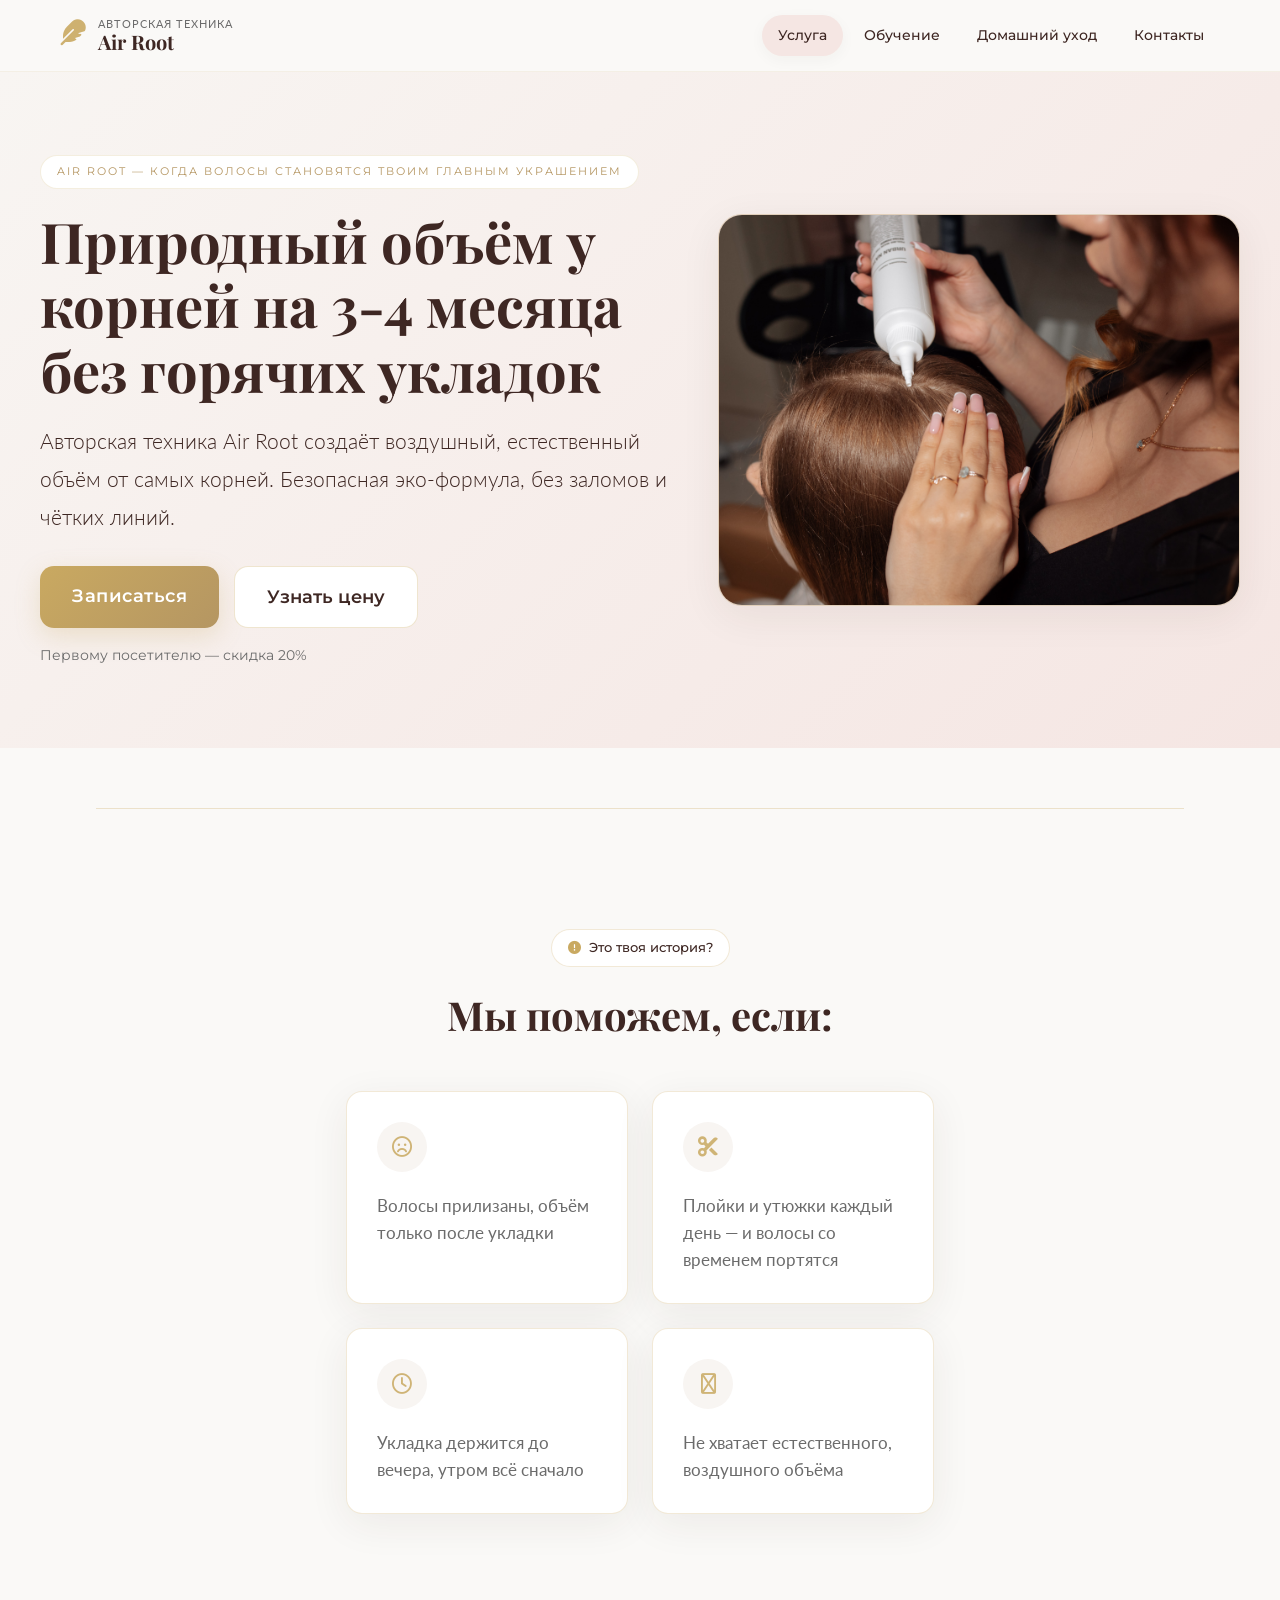
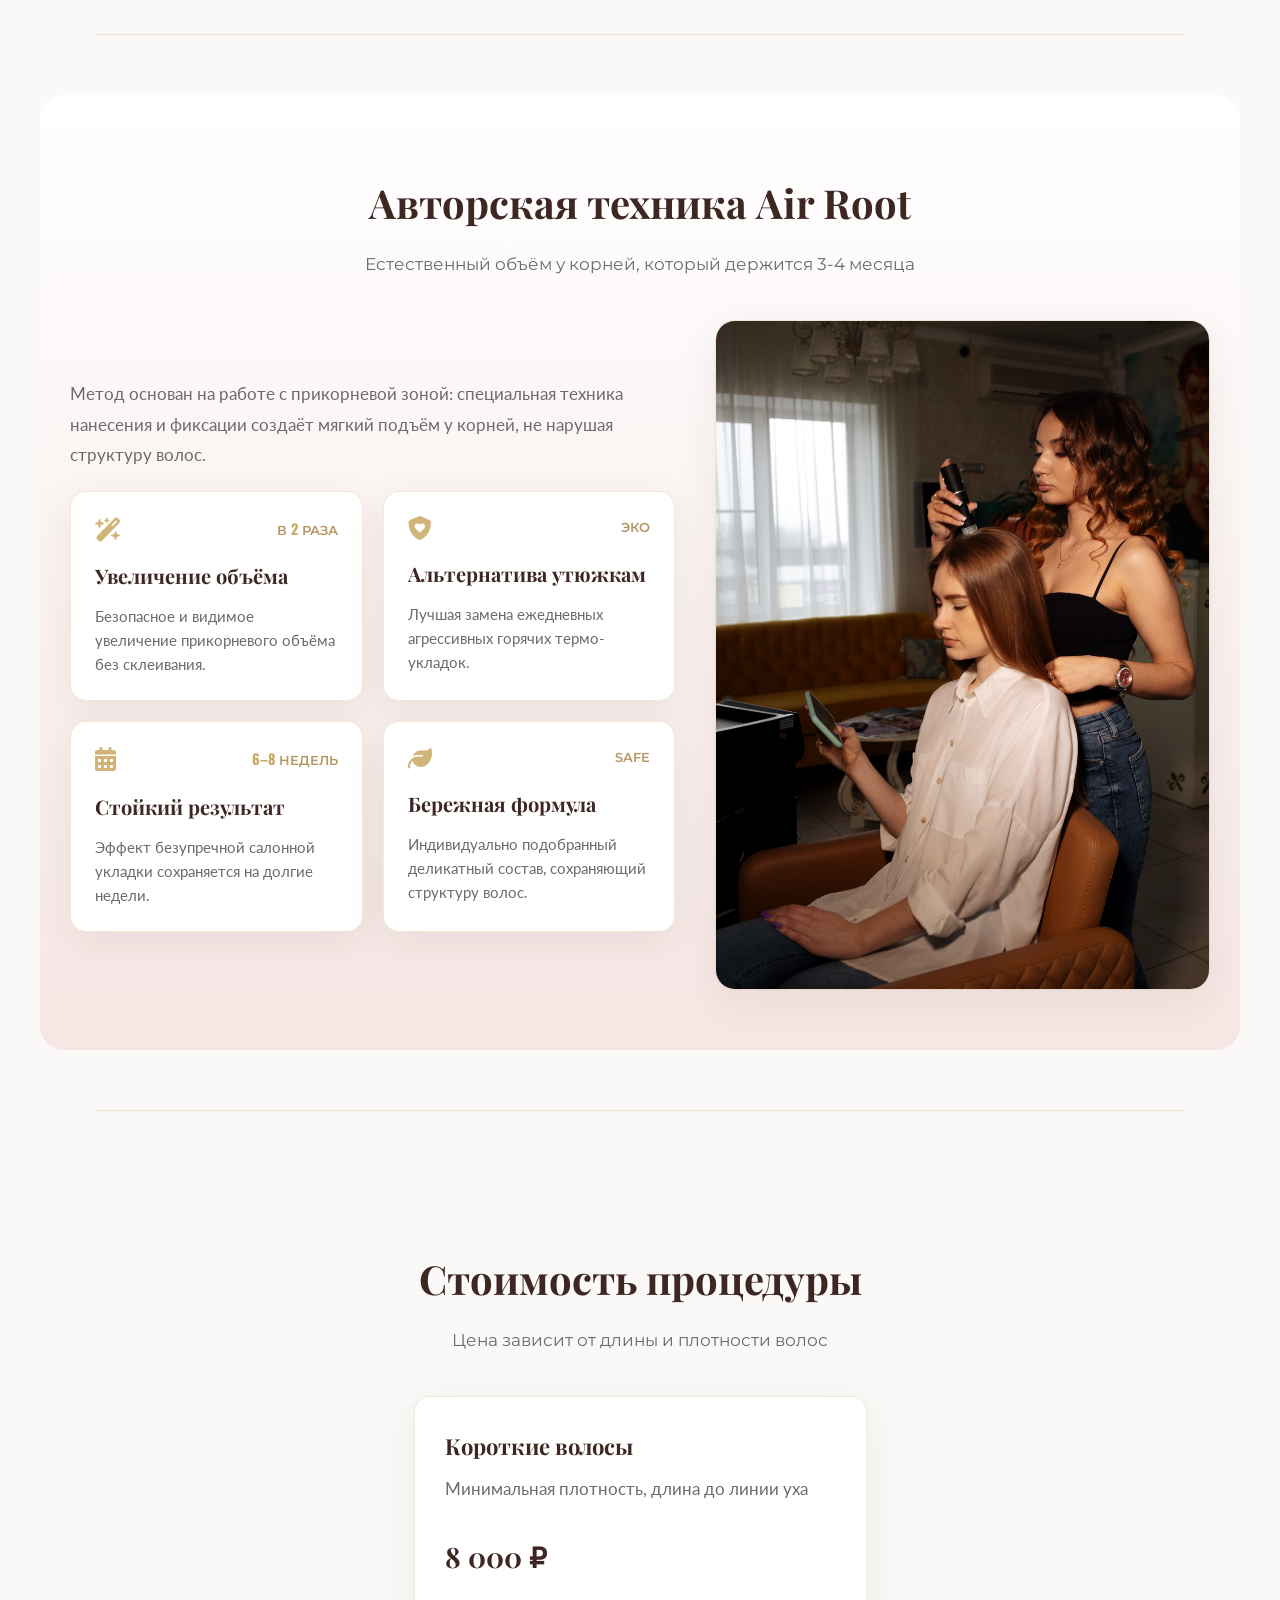
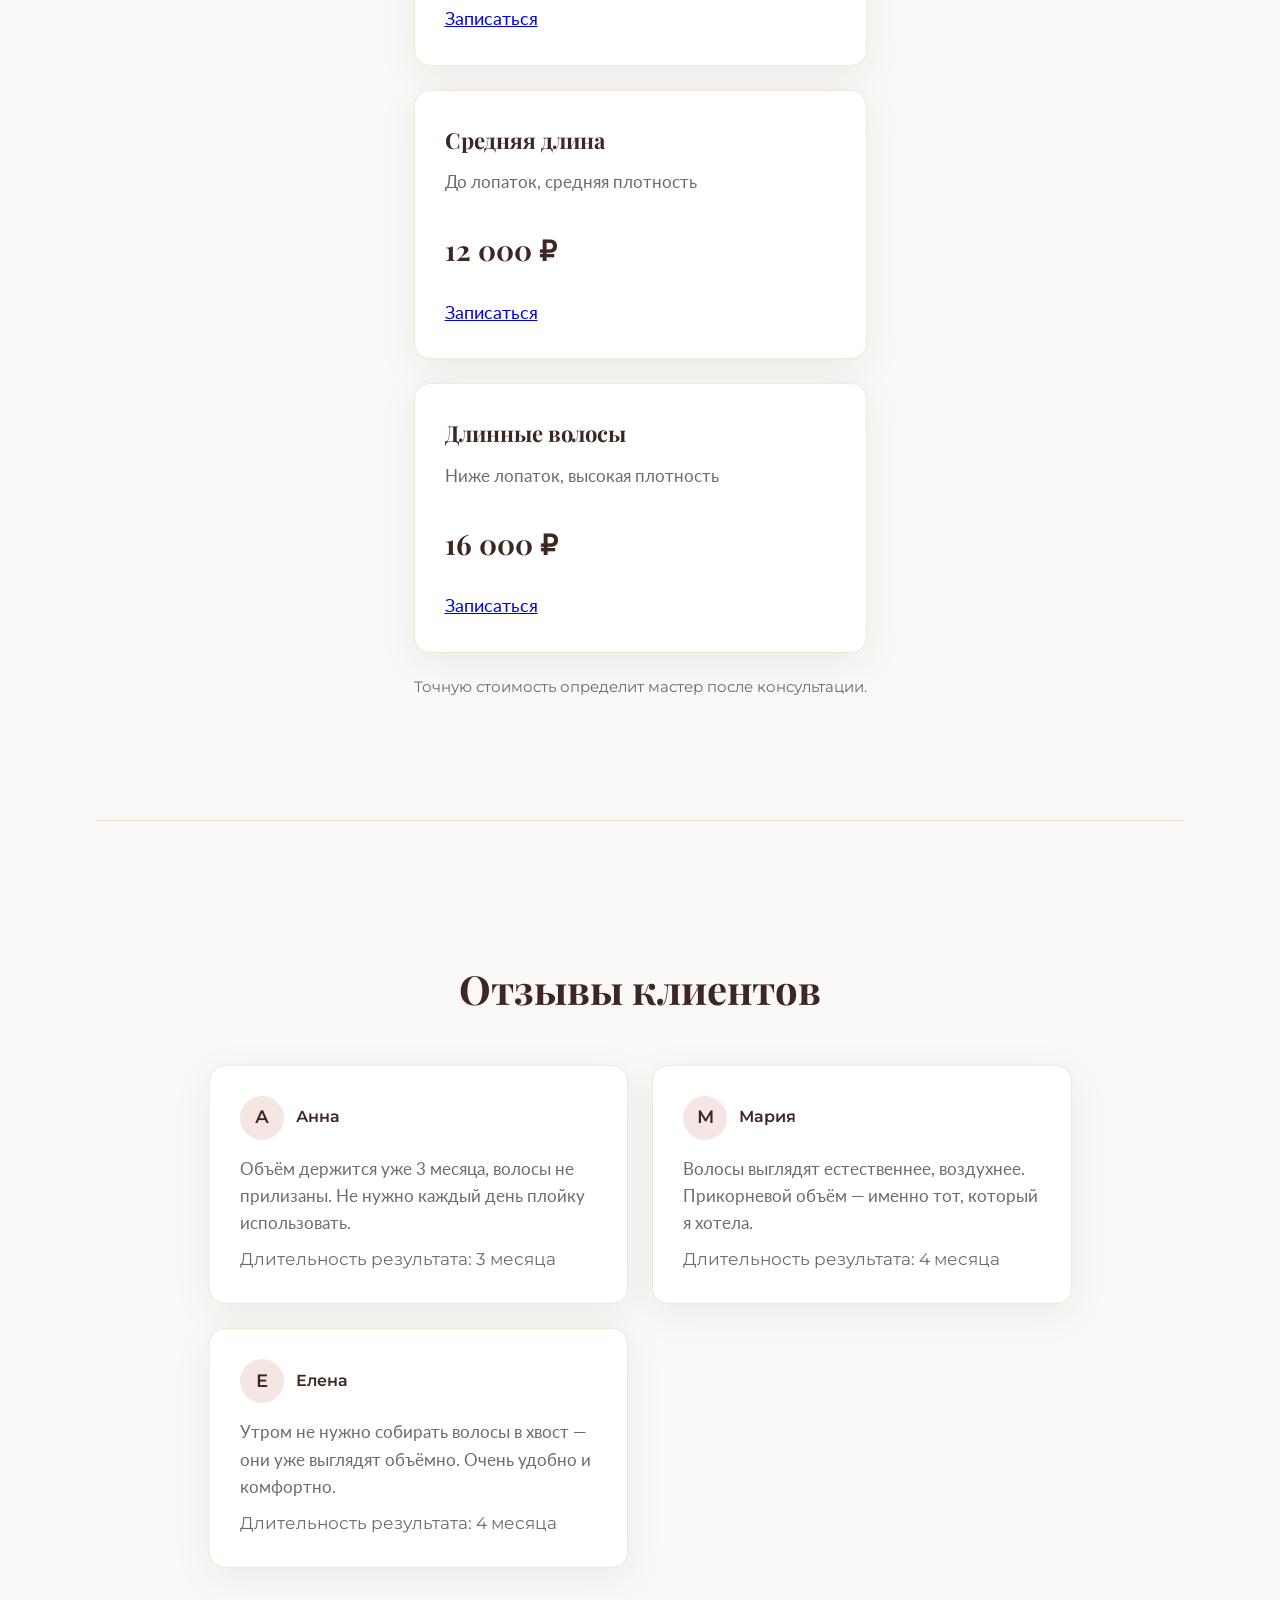
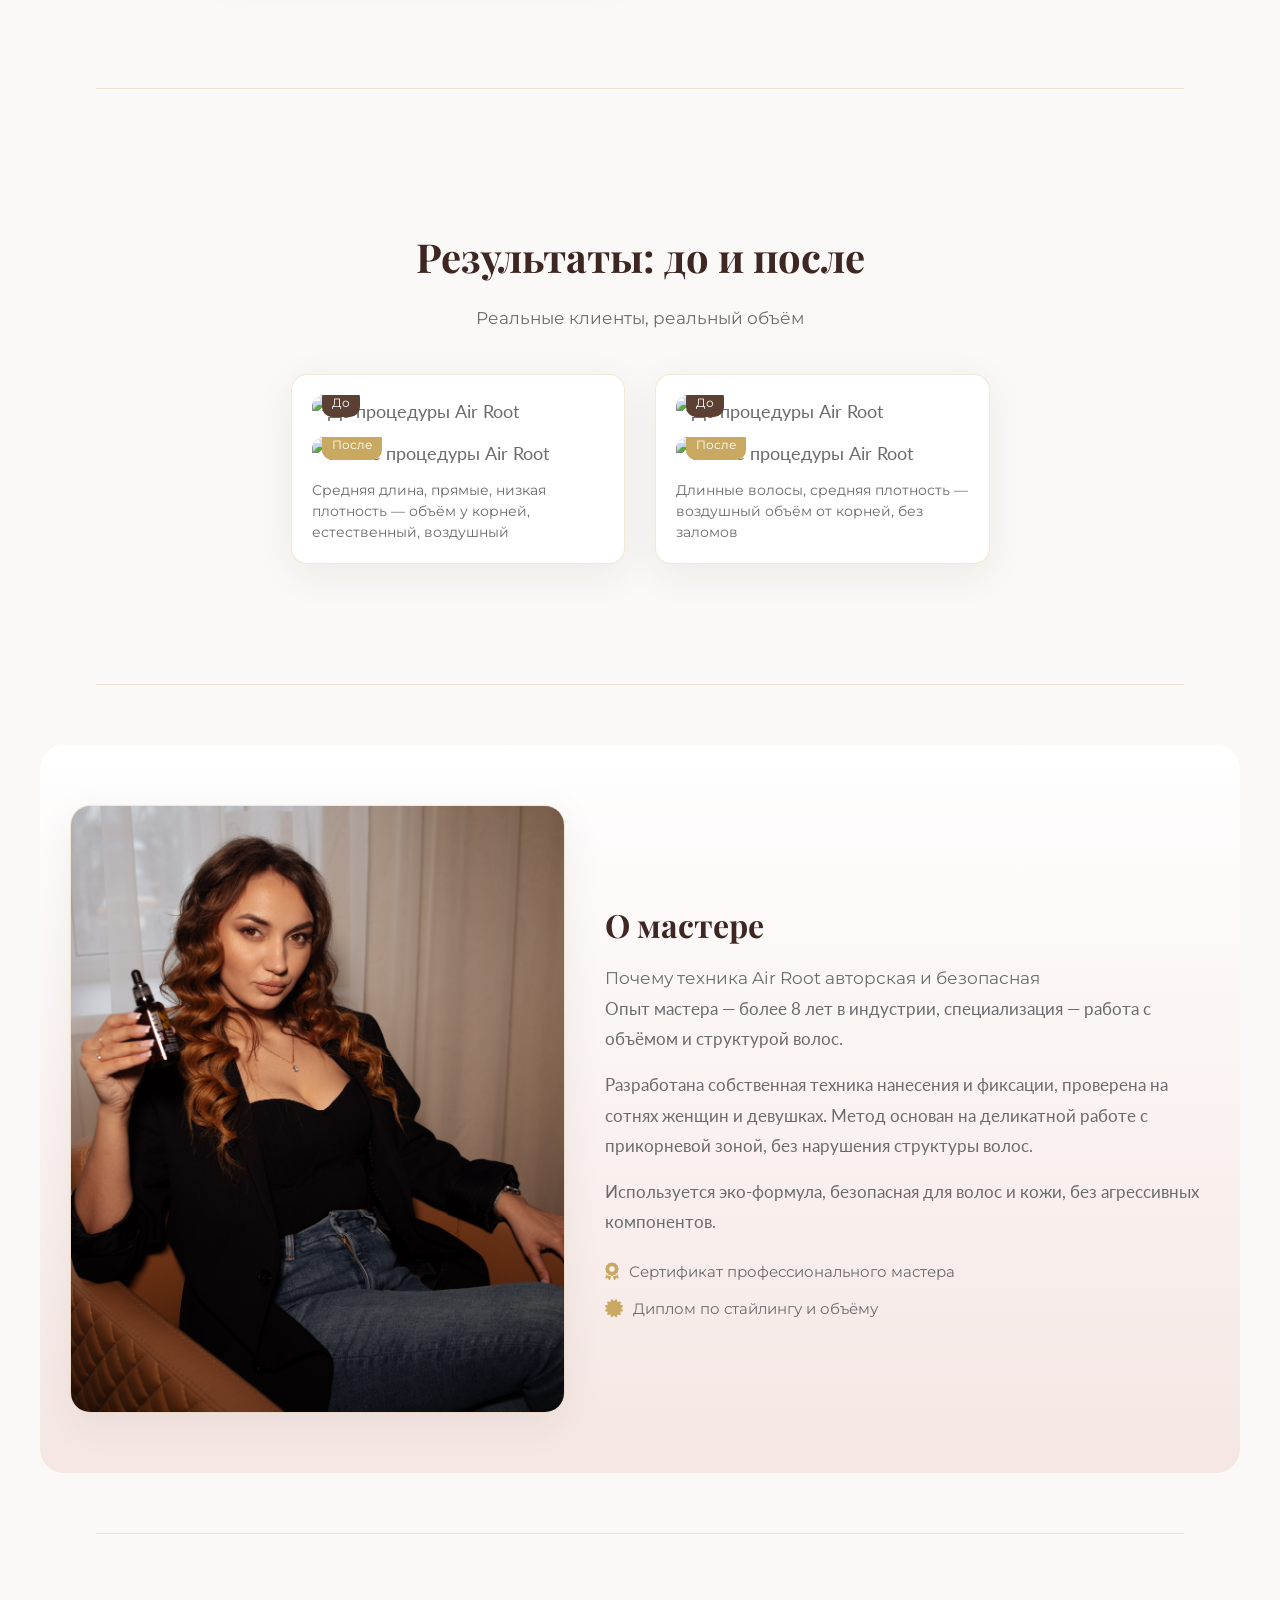
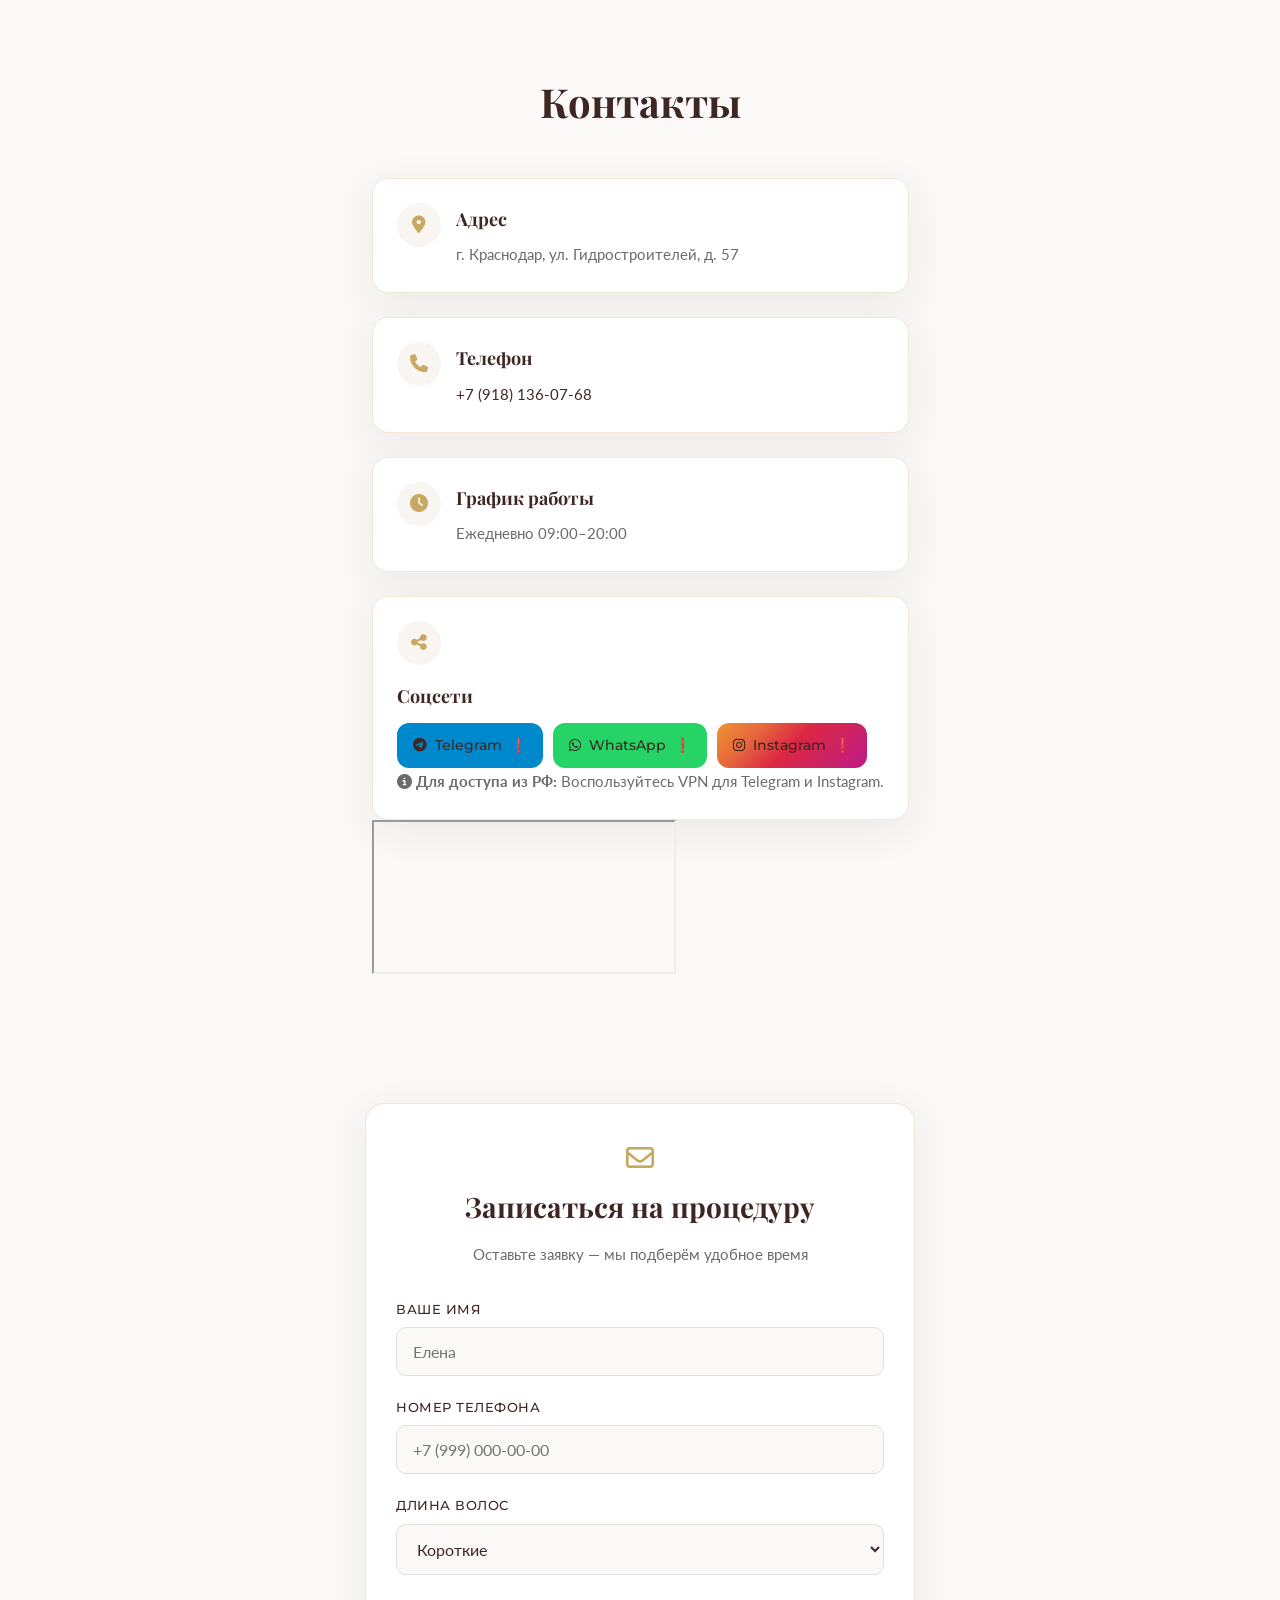
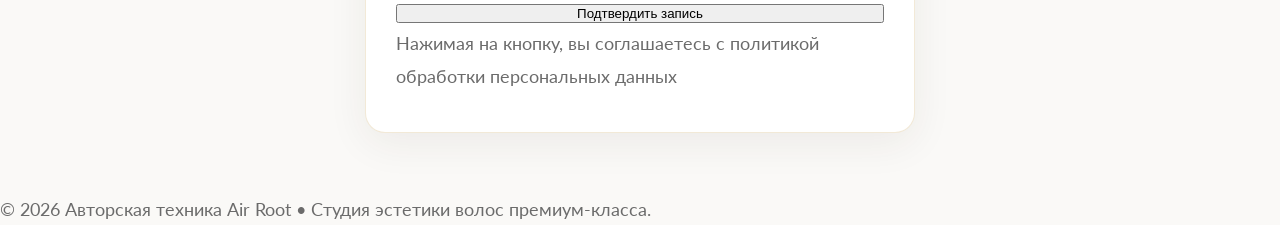
==== commit 4b6777b5: "Update index.html" ====
--- a/index.html
+++ b/index.html
@@ -4,11 +4,18 @@
     <meta charset="UTF-8">
     <meta name="viewport" content="width=device-width, initial-scale=1.0">
     <title>Air Root — Природный объём у корней на 3-4 месяца | Краснодар</title>
-    <meta name="description" content="Авторская техника Air Root создаёт естественный объём у корней. Безопасная эко-формула, без заломов. 6–8 недель результата. Запишитесь в Москве.">
-
-    <link href="https://fonts.googleapis.com/css2?family=Playfair+Display:wght@400;500;600;700&family=Montserrat:wght@300;400;500;600;700&family=Lato:wght@300;400;500&display=swap" rel="stylesheet">
+    <meta name="description" content="Авторская техника Air Root создаёт естественный объём у корней. Безопасная эко-формула, без заломов. 6–8 недель результата. Запишитесь в Краснодаре.">
+
+    <!-- GOOGLE FONTS (правильно) -->
+    <link rel="preconnect" href="https://fonts.googleapis.com">
+    <link rel="preconnect" href="https://fonts.gstatic.com">
+    <link href="https://fonts.googleapis.com/css2?family=Playfair+Display:wght@400;500;600;700&family=Montserrat:wght@300;400;500;600;700&family=Lato:wght@300;400;500&family=Oswald:wght@400;600;700&display=swap" rel="stylesheet">
+    
+    <!-- FONT AWESOME -->
     <link rel="stylesheet" href="https://cdnjs.cloudflare.com/ajax/libs/font-awesome/6.5.1/css/all.min.css">
-    <link rel="stylesheet" href="css/style.css">
+    
+    <!-- CSS (правильный путь) -->
+    <link rel="stylesheet" href="./css/style.css">
 </head>
 <body>
     <div id="siteContainer">
@@ -45,7 +52,7 @@
                     <p class="hero-mini-note">Первому посетителю — скидка 20%</p>
                 </div>
                 <div class="hero-image-slot">
-                    <img src="css/hero.jpg" alt="Природный объём у корней Air Root — результат до и после">
+                    <img src="./css/hero.jpg" alt="Природный объём у корней Air Root — результат до и после">
                 </div>
             </div>
         </section>
@@ -134,7 +141,7 @@
                 </div>
 
                 <div class="technique-image">
-                    <img src="css/hero 2.jpg" alt="Процесс процедуры Air Root — авторская техника прикорневого объёма">
+                    <img src="./css/hero 2.jpg" alt="Процесс процедуры Air Root — авторская техника прикорневого объёма">
                 </div>
             </div>
         </section>
@@ -213,7 +220,7 @@
                     <p class="review-text">
                         Утром не нужно собирать волосы в хвост — они уже выглядят объёмно. Очень удобно и комфортно.
                     </p>
-                    <p class="review-duration">Длительность результата:4 месяца</p>
+                    <p class="review-duration">Длительность результата: 4 месяца</p>
                 </div>
             </div>
         </section>
@@ -260,7 +267,7 @@
         <section class="content-section about-section">
             <div class="about-grid">
                 <div class="about-image">
-                    <img src="css/Мастер.jpg" alt="Мастер Air Root — автор техники прикорневого объёма">
+                    <img src="./css/Мастер.jpg" alt="Мастер Air Root — автор техники прикорневого объёма">
                 </div>
                 <div class="about-text">
                     <h2>О мастере</h2>
@@ -286,86 +293,85 @@
 
         <div class="decorative-line"></div>
 
-    <!-- КОНТАКТЫ -->
-<section class="content-section contacts-section" id="contacts">
-    <div class="section-center-header">
-        <h2>Контакты</h2>
-    </div>
-
-    <div class="contacts-grid">
-        <!-- Адрес -->
-        <div class="contact-item">
-            <div class="contact-icon"><i class="fa-solid fa-location-dot icon-gold"></i></div>
-            <div class="contact-text">
-                <h3>Адрес</h3>
-                <p>г. Краснодар, ул. Гидростроителей, д. 57</p>
-            </div>
-        </div>
-
-        <!-- Телефон -->
-        <div class="contact-item">
-            <div class="contact-icon"><i class="fa-solid fa-phone icon-gold"></i></div>
-            <div class="contact-text">
-                <h3>Телефон</h3>
-                <p><a href="tel:+79181360768">+7 (918) 136-07-68</a></p>
-            </div>
-        </div>
-
-        <!-- График работы -->
-        <div class="contact-item">
-            <div class="contact-icon"><i class="fa-solid fa-clock icon-gold"></i></div>
-            <div class="contact-text">
-                <h3>График работы</h3>
-                <p>Ежедневно 09:00–20:00</p>
-            </div>
-        </div>
-
-        <!-- Соцсети -->
-        <div class="contact-item social-item">
-            <div class="contact-icon"><i class="fa-solid fa-share-nodes icon-gold"></i></div>
-            <div class="contact-text">
-                <h3>Соцсети</h3>
-                <div class="social-buttons">
-                    <!-- Telegram (с указанием禁止) -->
-                    <a href="https://t.me/alina_zolotareva9" target="_blank" rel="noopener" class="social-btn telegram">
-                        <i class="fa-brands fa-telegram"></i>
-                        <span>Telegram</span>
-                        <span class="blocked-note" title="Telegram запрещён в РФ">❗</span>
-                    </a>
-                    
-                    <!-- WhatsApp -->
-                    <a href="https://wa.me/79181360768" target="_blank" rel="noopener" class="social-btn whatsapp">
-                        <i class="fa-brands fa-whatsapp"></i>
-                        <span>WhatsApp</span>
-                        <span class="blocked-note" title="WhatsApp запрещён в РФ">❗</span>
-                    </a>
-                    
-                    <!-- Instagram (с указанием禁止) -->
-                    <a href="https://instagram.com/alina_zolotarevaa" target="_blank" rel="noopener" class="social-btn instagram">
-                        <i class="fa-brands fa-instagram"></i>
-                        <span>Instagram</span>
-                        <span class="blocked-note" title="Instagram запрещён в РФ">❗</span>
-                    </a>
-                </div>
-                <p class="social-note" style="font-size: 11px; color: #8B8B8B; margin-top: 10px; line-height: 1.4;">
-                    <i class="fa-solid fa-info-circle" style="font-size: 10px;"></i>
-                    <strong>Для доступа из РФ:</strong> Telegram и Instagram защищены законом №15-ФЗ как запрещённые организации. Воспользуйтесь VPN для доступа.
-                </p>
-            </div>
-        </div>
-    </div>
-
-    <!-- YANDEX MAP -->
-    <div class="map-container">
-        <iframe
-            src="https://yandex.ru/map-widget/v1/?ll=39.083056%2C45.003261&mode=poi&poi%5Bpoint%5D=39.083004%2C45.003378&poi%5Buri%5D=ymapsbm1%3A%2F%2Forg%3Foid%3D140735397511&z=20"
-            loading="lazy"
-            allowfullscreen
-            style="width:100%;height:400px;border:0;border-radius:16px;"
-            title="Студия Air Root в Краснодаре — карта Яндекс"
-        ></iframe>
-    </div>
-</section>
+        <!-- КОНТАКТЫ -->
+        <section class="content-section contacts-section" id="contacts">
+            <div class="section-center-header">
+                <h2>Контакты</h2>
+            </div>
+
+            <div class="contacts-grid">
+                <!-- Адрес -->
+                <div class="contact-item">
+                    <div class="contact-icon"><i class="fa-solid fa-location-dot icon-gold"></i></div>
+                    <div class="contact-text">
+                        <h3>Адрес</h3>
+                        <p>г. Краснодар, ул. Гидростроителей, д. 57</p>
+                    </div>
+                </div>
+
+                <!-- Телефон -->
+                <div class="contact-item">
+                    <div class="contact-icon"><i class="fa-solid fa-phone icon-gold"></i></div>
+                    <div class="contact-text">
+                        <h3>Телефон</h3>
+                        <p><a href="tel:+79181360768">+7 (918) 136-07-68</a></p>
+                    </div>
+                </div>
+
+                <!-- График работы -->
+                <div class="contact-item">
+                    <div class="contact-icon"><i class="fa-solid fa-clock icon-gold"></i></div>
+                    <div class="contact-text">
+                        <h3>График работы</h3>
+                        <p>Ежедневно 09:00–20:00</p>
+                    </div>
+                </div>
+
+                <!-- Соцсети -->
+                <div class="contact-item social-item">
+                    <div class="contact-icon"><i class="fa-solid fa-share-nodes icon-gold"></i></div>
+                    <div class="contact-text">
+                        <h3>Соцсети</h3>
+                        <div class="social-buttons">
+                            <!-- Telegram -->
+                            <a href="https://t.me/alina_zolotareva9" target="_blank" rel="noopener" class="social-btn telegram">
+                                <i class="fa-brands fa-telegram"></i>
+                                <span>Telegram</span>
+                                <span class="blocked-note" title="Telegram запрещён в РФ">❗</span>
+                            </a>
+                            
+                            <!-- WhatsApp -->
+                            <a href="https://wa.me/79181360768" target="_blank" rel="noopener" class="social-btn whatsapp">
+                                <i class="fa-brands fa-whatsapp"></i>
+                                <span>WhatsApp</span>
+                                <span class="blocked-note" title="WhatsApp запрещён в РФ">❗</span>
+                            </a>
+                            
+                            <!-- Instagram -->
+                            <a href="https://instagram.com/alina_zolotarevaa" target="_blank" rel="noopener" class="social-btn instagram">
+                                <i class="fa-brands fa-instagram"></i>
+                                <span>Instagram</span>
+                                <span class="blocked-note" title="Instagram запрещён в РФ">❗</span>
+                            </a>
+                        </div>
+                        <p class="social-note">
+                            <i class="fa-solid fa-info-circle"></i>
+                            <strong>Для доступа из РФ:</strong> Воспользуйтесь VPN для Telegram и Instagram.
+                        </p>
+                    </div>
+                </div>
+            </div>
+
+            <!-- YANDEX MAP -->
+            <div class="map-container">
+                <iframe
+                    src="https://yandex.ru/map-widget/v1/?ll=39.083056%2C45.003261&mode=poi&poi%5Bpoint%5D=39.083004%2C45.003378&poi%5Buri%5D=ymapsbm1%3A%2F%2Forg%3Foid%3D140735397511&z=20"
+                    loading="lazy"
+                    allowfullscreen
+                    title="Студия Air Root в Краснодаре — карта Яндекс"
+                ></iframe>
+            </div>
+        </section>
 
         <!-- ФОРМА ЗАПИСИ -->
         <section class="content-section booking-section" id="order">
--- a/css/style.css
+++ b/css/style.css
@@ -847,8 +847,9 @@
     outline: none;
     box-shadow: 0 0 0 3px rgba(201, 169, 97, 0.15);
     background: var(--white);
-}
-
+.price-tag {
+    font-size: 24px;
+}
 .styled-luxury-form .btn-premium {
     width: 100%;
     margin-top: 10px;
@@ -1275,6 +1276,79 @@
     padding: 60px 30px;
 }
 
+.student-reviews-grid {
+    display: grid;
+    grid-template-columns: repeat(auto-fit, minmax(280px, 1fr));
+    gap: 24px;
+    max-width: 1200px;
+    margin: 0 auto;
+}
+
+.student-review-card {
+    background: var(--white);
+    border: var(--border-gold-light);
+    border-radius: 16px;
+    padding: 24px;
+    box-shadow: var(--shadow-premium);
+    transition: var(--transition-smooth);
+}
+
+.student-review-card:hover {
+    transform: translateY(-4px);
+    box-shadow: var(--shadow-hover);
+}
+
+.student-review-header {
+    display: flex;
+    align-items: center;
+    gap: 12px;
+    margin-bottom: 15px;
+}
+
+.student-avatar {
+    width: 44px;
+    height: 44px;
+    background: var(--pastel-pink);
+    border-radius: 50%;
+    display: flex;
+    align-items: center;
+    justify-content: center;
+    font-family: var(--font-accent);
+    font-weight: 600;
+    color: var(--text-chocolate);
+}
+
+.student-name {
+    font-family: var(--font-accent);
+    font-weight: 600;
+    color: var(--text-chocolate);
+    font-size: 16px;
+}
+
+.student-course {
+    font-size: 13px;
+    color: var(--accent-gold);
+    font-family: var(--font-accent);
+    margin-bottom: 10px;
+}
+
+.student-review-text {
+    font-size: 15px;
+    color: var(--text-gray);
+    line-height: 1.6;
+}
+
+.student-review-rating {
+    display: flex;
+    gap: 4px;
+    margin-top: 12px;
+}
+
+.student-review-rating i {
+    color: var(--accent-gold);
+    font-size: 14px;
+}
+
 /* ==========================================================================
    FAQ ACCORDION
    ========================================================================== */
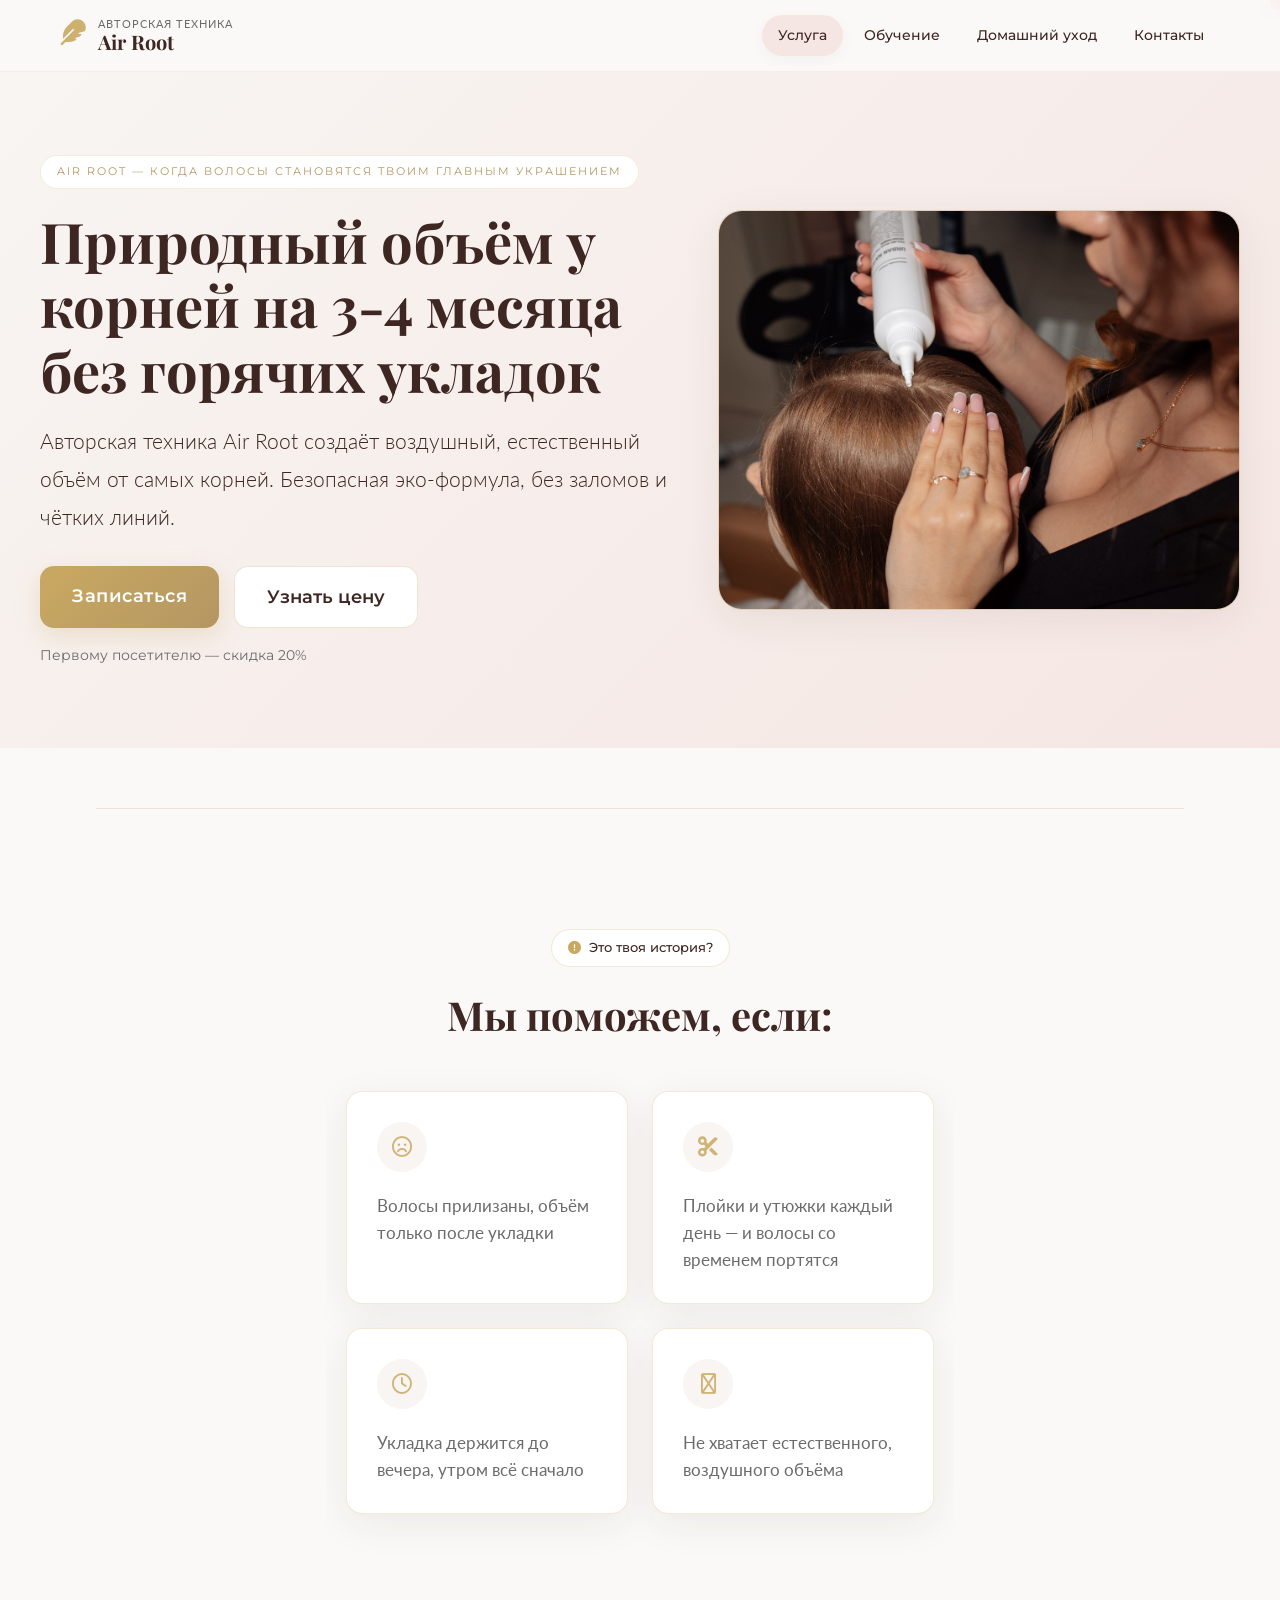
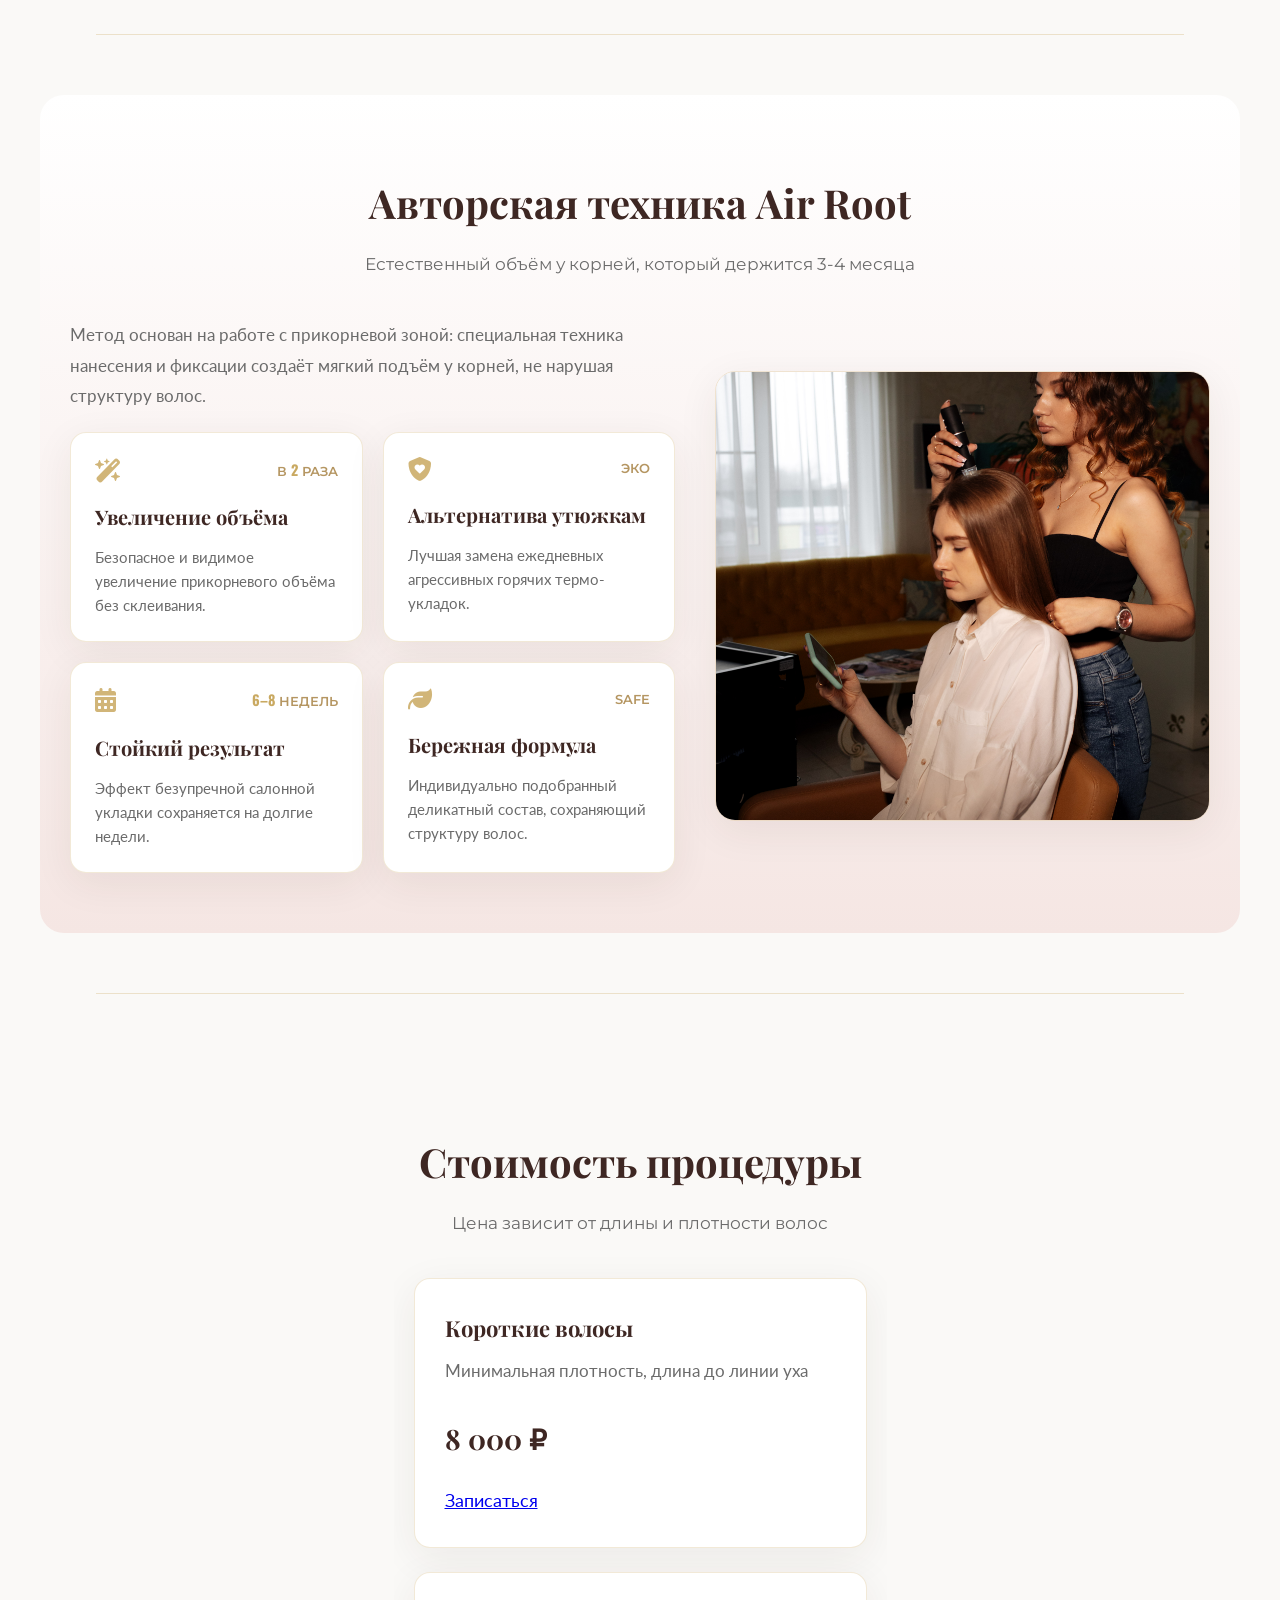
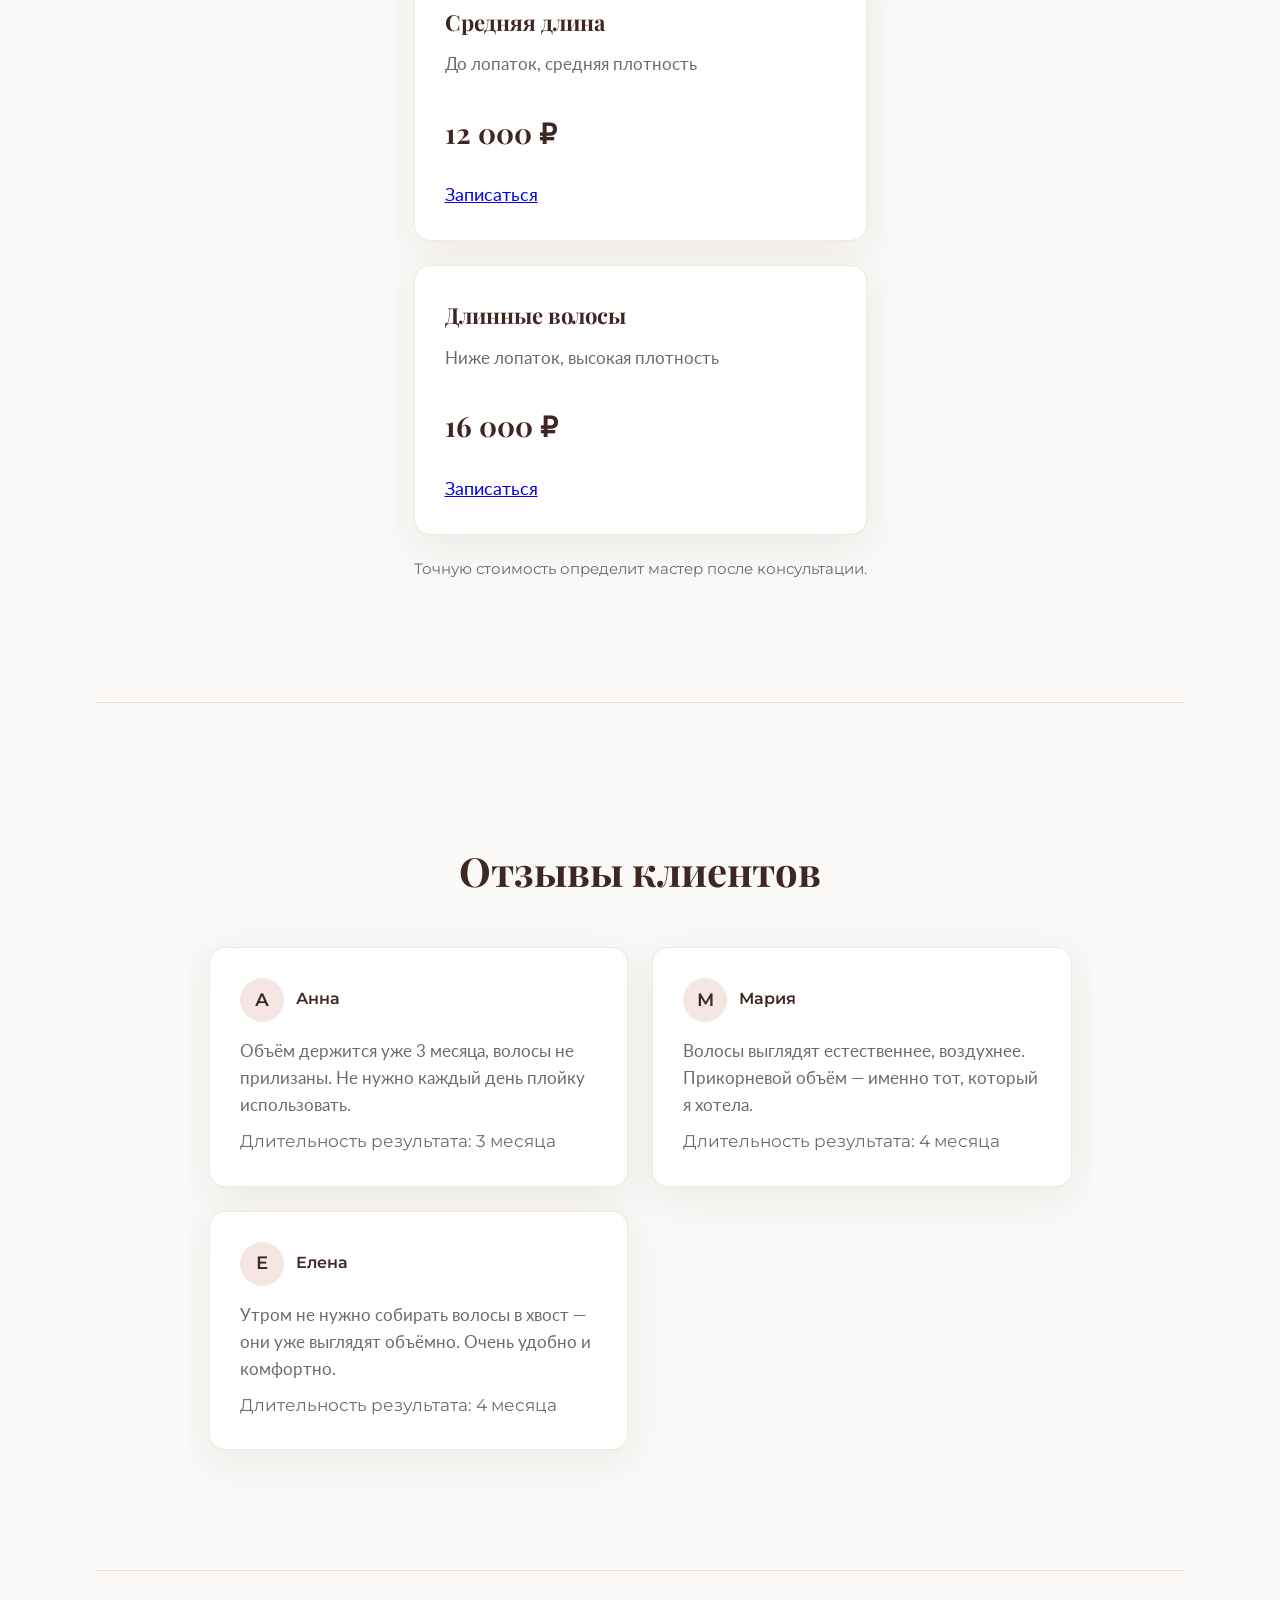
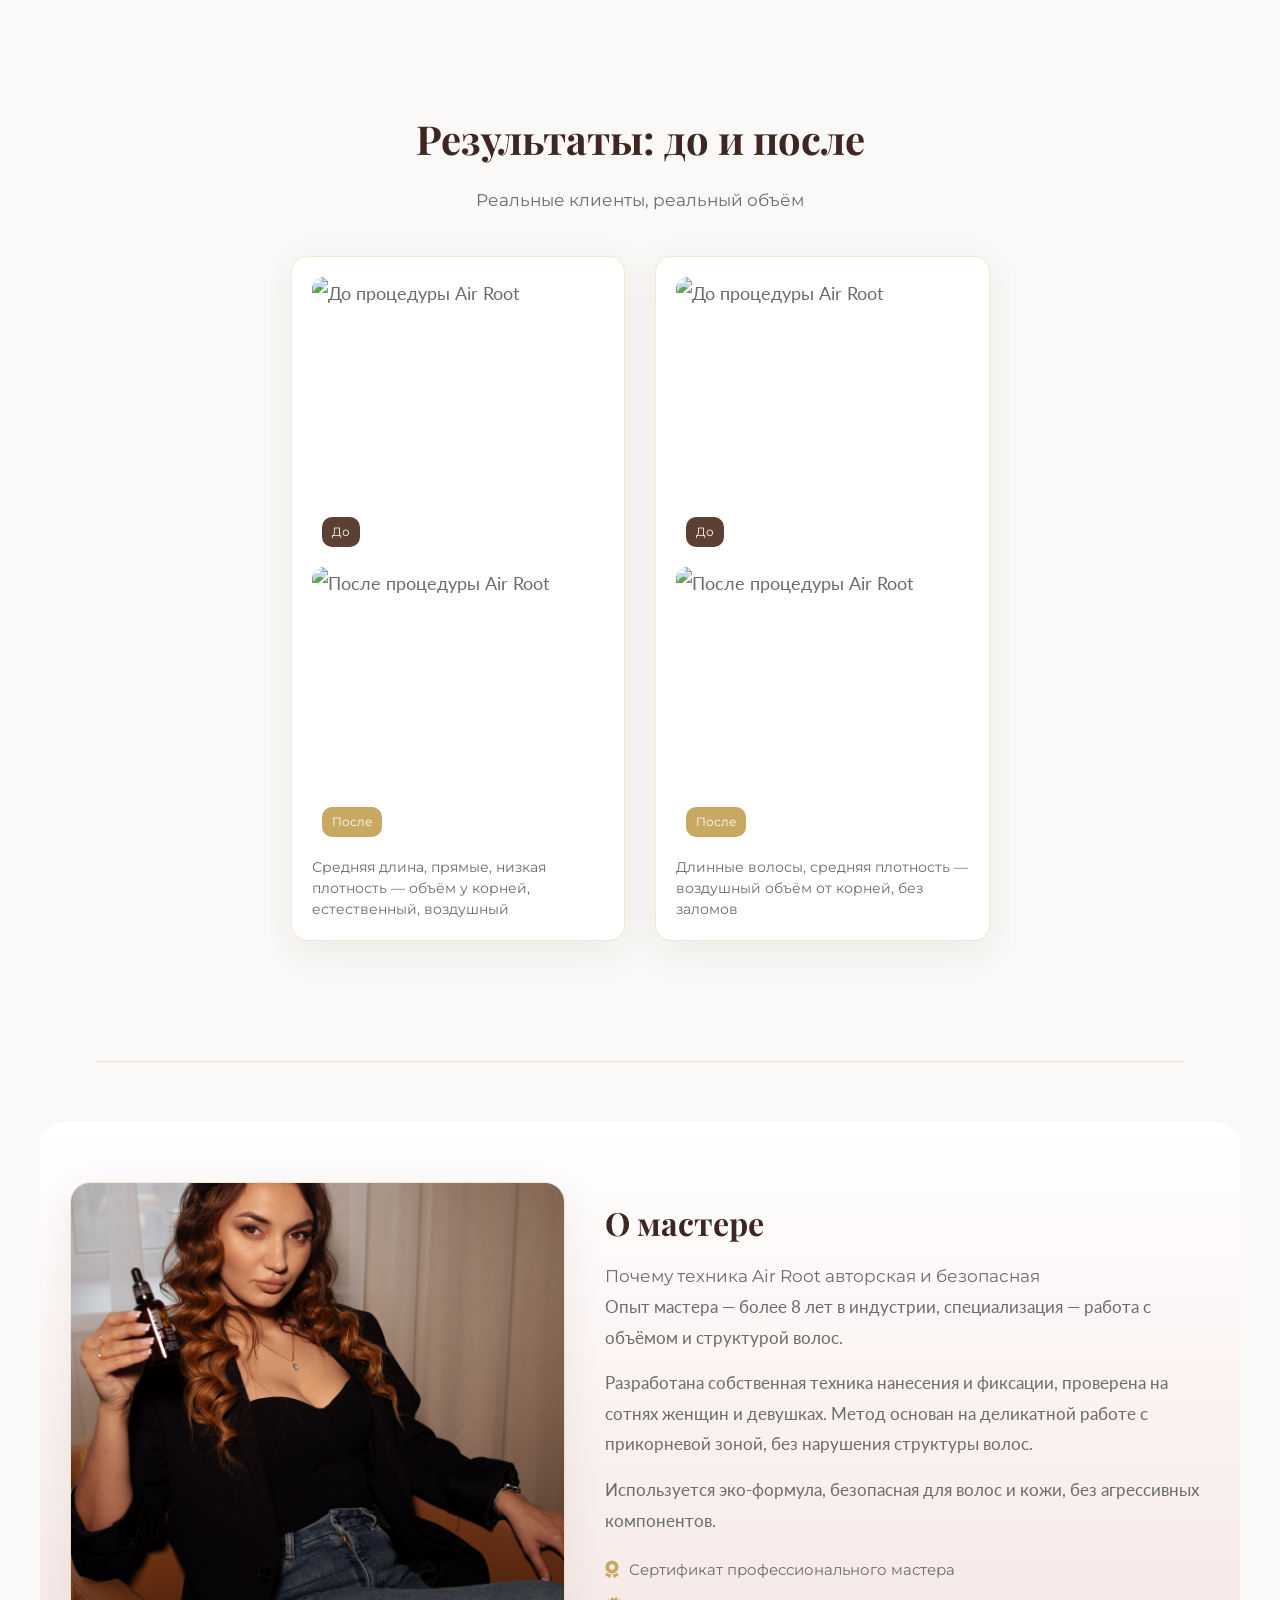
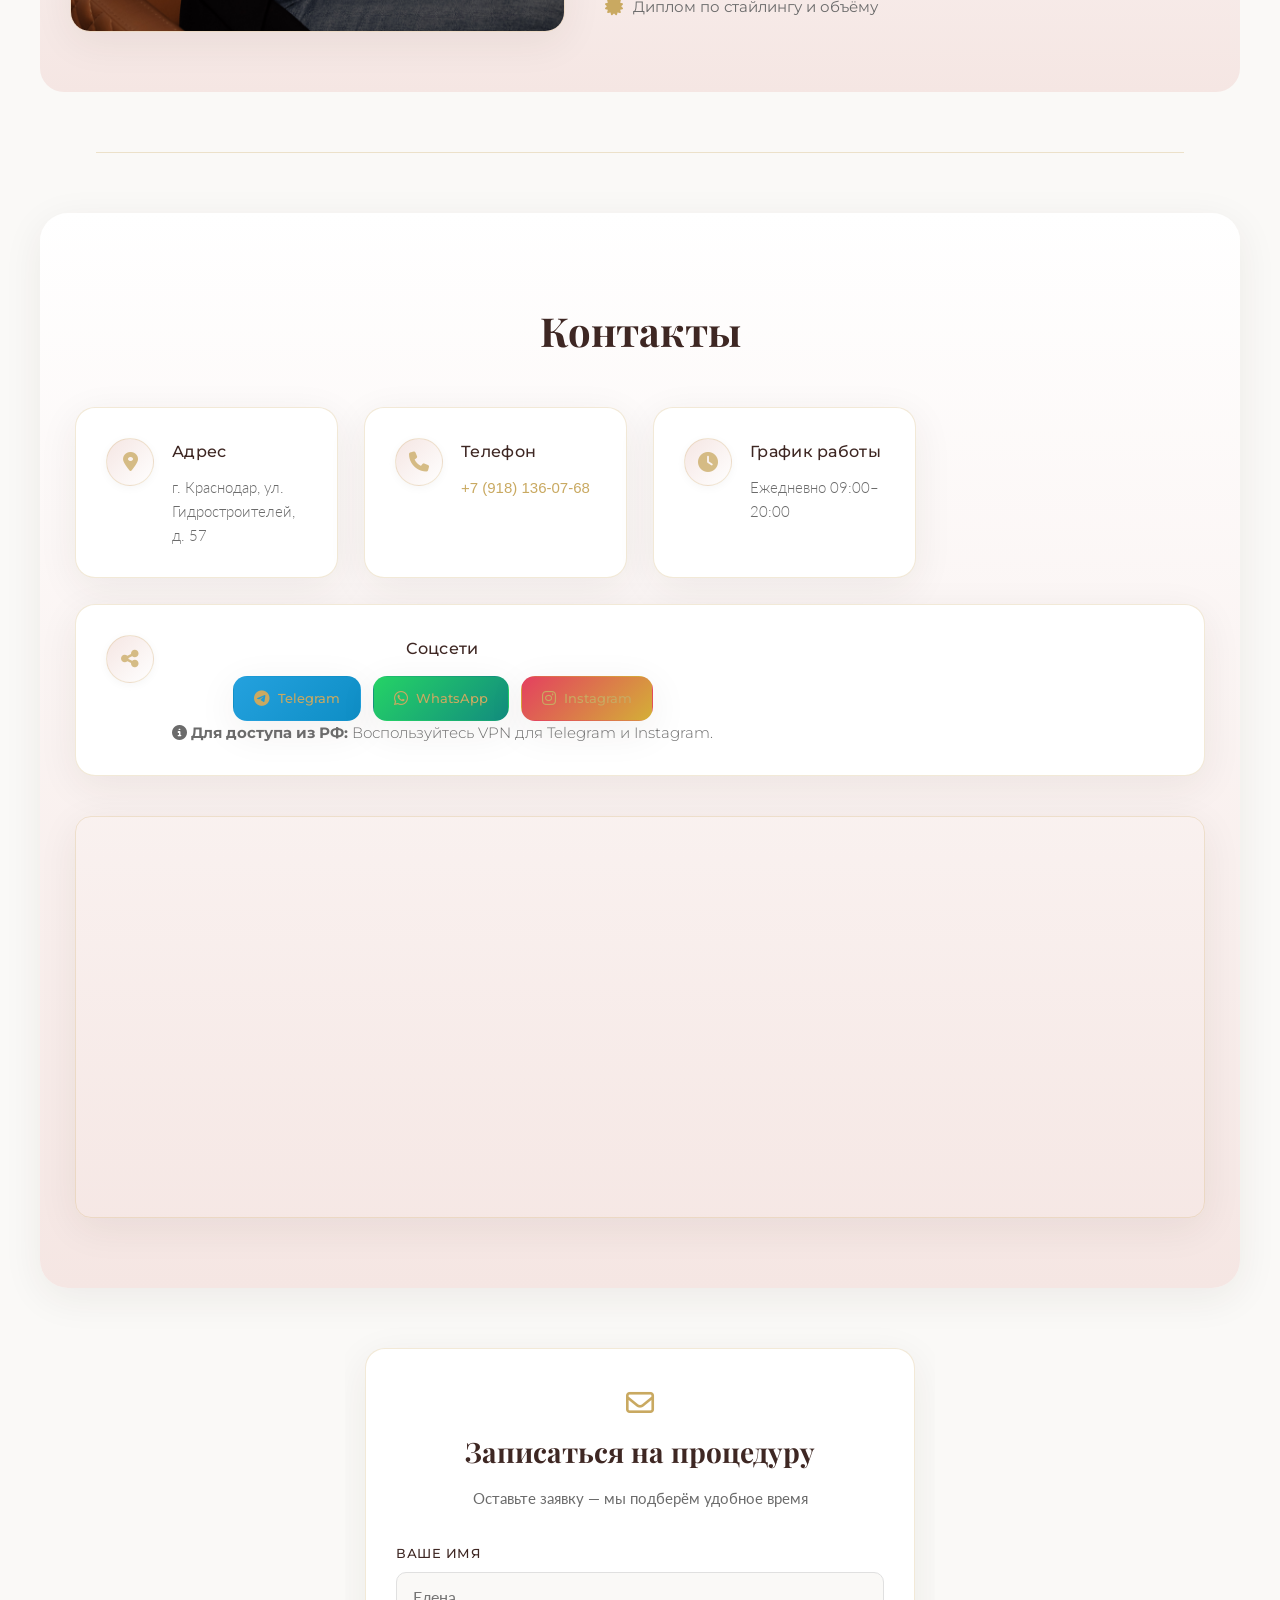
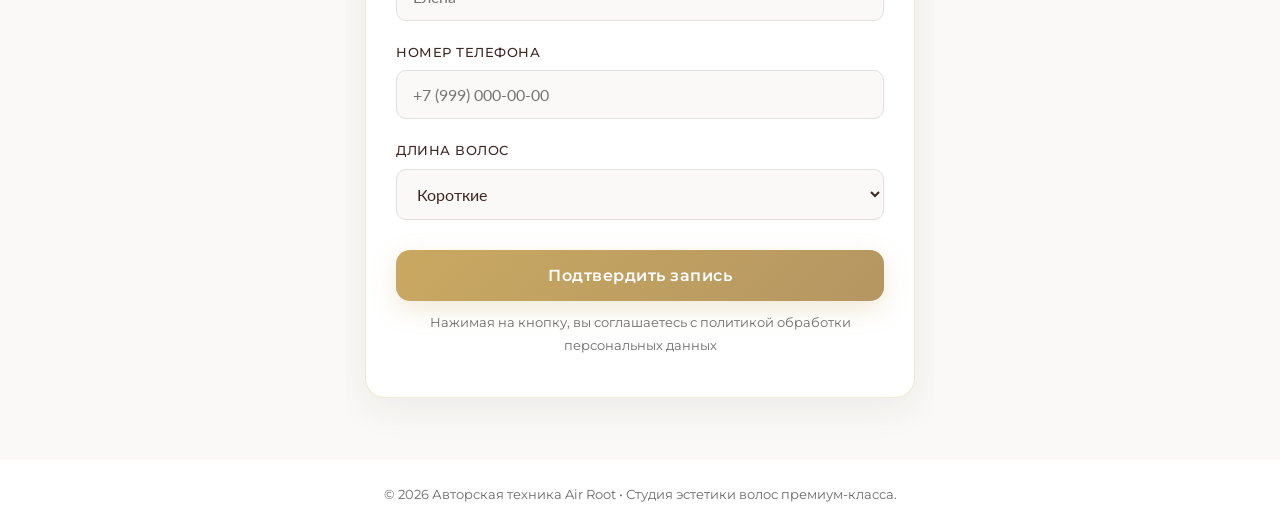
==== commit b18672b1: "Update index.html" ====
--- a/index.html
+++ b/index.html
@@ -15,7 +15,7 @@
     <link rel="stylesheet" href="https://cdnjs.cloudflare.com/ajax/libs/font-awesome/6.5.1/css/all.min.css">
     
     <!-- CSS (правильный путь) -->
-    <link rel="stylesheet" href="./css/style.css">
+    <link rel="stylesheet" href="/css/style.css">
 </head>
 <body>
     <div id="siteContainer">
--- a/css/style.css
+++ b/css/style.css
@@ -215,6 +215,8 @@
     display: flex;
     gap: 15px;
     margin-bottom: 15px;
+    flex-wrap: wrap;
+    justify-content: flex-start;
 }
 
 .hero-buttons .btn-premium {
@@ -271,7 +273,7 @@
     box-shadow: var(--shadow-premium);
     border: var(--border-gold-light);
     width: 100%;
-    aspect-ratio: 4 / 3;
+    height: 400px;
     background: #E8DCD8;
 }
 
@@ -289,6 +291,7 @@
     max-width: 1200px;
     margin: 0 auto;
     padding: 60px 20px;
+    overflow-x: hidden;
 }
 
 .section-center-header {
@@ -362,7 +365,6 @@
     line-height: 1.6;
 }
 
-/* PROBLEM CARDS */
 .problem-card h3 {
     font-size: 20px;
     margin-bottom: 10px;
@@ -446,11 +448,13 @@
     overflow: hidden;
     box-shadow: var(--shadow-premium);
     border: var(--border-gold-light);
+    height: 450px;
 }
 
 .technique-image img {
     width: 100%;
-    height: auto;
+    height: 100%;
+    object-fit: cover;
     display: block;
 }
 
@@ -577,11 +581,13 @@
     border-radius: 12px;
     overflow: hidden;
     margin-bottom: 10px;
+    height: 280px;
 }
 
 .ba-image img {
     width: 100%;
-    height: auto;
+    height: 100%;
+    object-fit: cover;
     display: block;
 }
 
@@ -633,11 +639,13 @@
     overflow: hidden;
     box-shadow: var(--shadow-premium);
     border: var(--border-gold-light);
+    height: 450px;
 }
 
 .about-image img {
     width: 100%;
-    height: auto;
+    height: 100%;
+    object-fit: cover;
     display: block;
 }
 
@@ -676,99 +684,180 @@
    CONTACTS SECTION
    ========================================================================== */
 .contacts-section {
-    background: var(--bg-warm-white);
+    background: linear-gradient(180deg, var(--white) 0%, var(--pastel-pink) 100%);
+    border-radius: 28px;
+    padding: 70px 35px;
+    box-shadow: var(--shadow-premium);
+    overflow-x: hidden;
+    width: 100%;
 }
 
 .contacts-grid {
     display: grid;
-    grid-template-columns: repeat(auto-fit, minmax(260px, 1fr));
-    gap: 24px;
+    grid-template-columns: repeat(auto-fit, minmax(250px, 1fr));
+    gap: 26px;
+    max-width: 1200px;
+    margin: 0 auto 40px;
 }
 
 .contact-item {
     background: var(--white);
     border: var(--border-gold-light);
-    border-radius: 16px;
-    padding: 24px;
+    border-radius: 20px;
+    padding: 30px;
     box-shadow: var(--shadow-premium);
     display: flex;
-    gap: 15px;
     align-items: flex-start;
+    gap: 18px;
+    transition: var(--transition-smooth);
+}
+
+.contact-item:hover {
+    transform: translateY(-5px);
+    box-shadow: var(--shadow-hover);
+    border-color: var(--accent-gold);
 }
 
 .contact-icon {
-    width: 44px;
-    height: 44px;
-    background: var(--bg-main);
+    width: 48px;
+    height: 48px;
+    background: linear-gradient(135deg, var(--pastel-pink), var(--white));
     border-radius: 50%;
     display: flex;
     align-items: center;
     justify-content: center;
+    border: var(--border-gold-light);
+    box-shadow: 0 2px 10px rgba(0, 0, 0, 0.04);
+    flex-shrink: 0;
 }
 
 .contact-icon i {
-    font-size: 18px;
+    font-size: 20px;
+    color: var(--accent-gold);
+    opacity: 0.75;
 }
 
 .contact-text h3 {
-    font-size: 18px;
-    margin-bottom: 6px;
+    font-size: 16px;
+    font-family: var(--font-accent);
+    font-weight: 500;
+    color: var(--text-chocolate);
+    margin-bottom: 8px;
+    letter-spacing: 0.3px;
 }
 
 .contact-text p {
     font-size: 15px;
     color: var(--text-gray);
+    line-height: 1.6;
+    font-weight: 300;
+    margin: 0;
 }
 
 .contact-text a {
-    color: var(--text-chocolate);
+    color: var(--accent-gold);
     text-decoration: none;
+    font-weight: 500;
+    transition: var(--transition-smooth);
 }
 
 .contact-text a:hover {
-    color: var(--accent-gold);
+    color: var(--accent-bronze);
 }
 
 .social-item {
-    flex-direction: column;
+    grid-column: 1 / -1;
+    text-align: center;
 }
 
 .social-buttons {
     display: flex;
-    gap: 10px;
+    gap: 12px;
     flex-wrap: wrap;
-    margin-top: 10px;
+    margin-top: 12px;
+    justify-content: center;
 }
 
 .social-btn {
     display: inline-flex;
     align-items: center;
     gap: 8px;
-    padding: 10px 16px;
-    border-radius: 12px;
+    padding: 10px 20px;
+    border-radius: 14px;
+    font-family: var(--font-accent);
+    font-size: 13px;
+    font-weight: 500;
+    text-decoration: none;
+    transition: var(--transition-smooth);
+    border: 1px solid transparent;
+    box-shadow: var(--shadow-premium);
     color: var(--white);
-    text-decoration: none;
-    font-family: var(--font-accent);
-    font-size: 14px;
-    font-weight: 500;
-    transition: var(--transition-smooth);
-}
-
-.social-btn.instagram {
-    background: linear-gradient(135deg, #f09433, #e6683c, #dc2743, #cc2366, #bc1888);
-}
-
-.social-btn.telegram {
-    background: #0088cc;
-}
-
-.social-btn.whatsapp {
-    background: #25D366;
+    cursor: pointer;
+    min-width: 120px;
+}
+
+.social-btn i {
+    font-size: 16px;
 }
 
 .social-btn:hover {
     transform: translateY(-2px);
-    opacity: 0.95;
+    box-shadow: var(--shadow-hover);
+}
+
+.social-btn.telegram {
+    background: linear-gradient(135deg, #24A1DE, #0E8EC5);
+}
+
+.social-btn.whatsapp {
+    background: linear-gradient(135deg, #25D366, #128C7E);
+}
+
+.social-btn.instagram {
+    background: linear-gradient(135deg, #E4405F, #D4AF37);
+}
+
+.blocked-note {
+    position: absolute;
+    top: -6px;
+    right: -6px;
+    background: #FF4444;
+    color: var(--white);
+    font-size: 10px;
+    width: 18px;
+    height: 18px;
+    border-radius: 50%;
+    display: flex;
+    align-items: center;
+    justify-content: center;
+    border: 2px solid var(--white);
+    box-shadow: 0 2px 6px rgba(255, 68, 68, 0.3);
+    cursor: help;
+}
+
+.social-note {
+    font-family: var(--font-accent);
+    font-size: 11px;
+    color: var(--text-gray);
+    margin-top: 10px;
+    line-height: 1.4;
+    text-align: center;
+}
+
+.map-container {
+    max-width: 1200px;
+    margin: 0 auto;
+    border-radius: 16px;
+    overflow: hidden;
+    box-shadow: var(--shadow-premium);
+    border: var(--border-gold-light);
+}
+
+.map-container iframe {
+    width: 100%;
+    height: 400px;
+    border: 0;
+    display: block;
 }
 
 /* ==========================================================================
@@ -847,12 +936,31 @@
     outline: none;
     box-shadow: 0 0 0 3px rgba(201, 169, 97, 0.15);
     background: var(--white);
-.price-tag {
-    font-size: 24px;
-}
+}
+
 .styled-luxury-form .btn-premium {
+    background: linear-gradient(135deg, var(--accent-gold), var(--accent-bronze));
+    color: var(--white);
+    padding: 16px 32px;
+    border-radius: 14px;
+    font-weight: 600;
+    font-family: var(--font-accent);
+    text-decoration: none;
+    display: inline-block;
+    text-align: center;
+    border: none;
+    cursor: pointer;
+    letter-spacing: 0.5px;
+    transition: var(--transition-smooth);
+    box-shadow: 0 8px 25px rgba(201, 169, 97, 0.25);
     width: 100%;
     margin-top: 10px;
+    font-size: 16px;
+}
+
+.styled-luxury-form .btn-premium:hover {
+    transform: scale(1.02);
+    box-shadow: 0 12px 35px rgba(201, 169, 97, 0.4);
 }
 
 .form-note {
@@ -861,167 +969,6 @@
     font-family: var(--font-accent);
     margin-top: 10px;
     text-align: center;
-}
-
-/* ==========================================================================
-   PRODUCTS & TRAINING
-   ========================================================================== */
-.products-container-wrapper {
-    background: var(--bg-warm-white);
-    border-radius: 24px;
-    padding: 40px 30px;
-}
-
-.category-title-luxury {
-    font-size: 24px;
-    margin-bottom: 20px;
-    display: flex;
-    align-items: center;
-    gap: 12px;
-}
-
-.product-luxury-item {
-    position: relative;
-}
-
-.product-image {
-    border-radius: 12px;
-    overflow: hidden;
-    margin-bottom: 15px;
-    border: var(--border-gold-light);
-}
-
-.product-image img {
-    width: 100%;
-    height: auto;
-    display: block;
-}
-
-.product-luxury-item h4 {
-    font-family: var(--font-accent);
-    font-size: 18px;
-    margin-bottom: 10px;
-}
-
-.product-luxury-item p {
-    font-size: 15px;
-    margin-bottom: 20px;
-}
-
-.btn-ref {
-    display: flex;
-    align-items: center;
-    justify-content: center;
-    gap: 8px;
-    width: 100%;
-    padding: 12px;
-    border-radius: 12px;
-    color: var(--white);
-    text-decoration: none;
-    font-weight: 500;
-    font-family: var(--font-accent);
-    font-size: 14px;
-    margin-top: auto;
-    transition: var(--transition-smooth);
-}
-
-.btn-ref.wb-ref { background: #481173; }
-.btn-ref.ozon-ref { background: #005bff; }
-.btn-ref:hover { transform: translateY(-2px); opacity: 0.95; }
-
-.products-note {
-    background: var(--white);
-    border: var(--border-gold-light);
-    border-radius: 16px;
-    padding: 20px;
-    margin-top: 30px;
-    text-align: center;
-}
-
-.products-note p {
-    font-size: 15px;
-    color: var(--text-gray);
-}
-
-.luxury-course-card h3 {
-    font-size: 24px;
-    margin-bottom: 10px;
-    margin-top: 15px;
-}
-
-.course-tag {
-    align-self: flex-start;
-    font-family: var(--font-accent);
-    font-size: 11px;
-    text-transform: uppercase;
-    background: var(--soft-lavender);
-    padding: 4px 12px;
-    border-radius: 20px;
-    color: var(--text-chocolate);
-    margin-bottom: 10px;
-}
-
-.course-tag.golden-tag {
-    background: linear-gradient(135deg, #F3E1C3, #EAD4A4);
-}
-
-.course-time {
-    font-size: 15px;
-    margin-bottom: 15px;
-}
-
-.course-time i {
-    color: var(--accent-gold);
-    margin-right: 6px;
-}
-
-.course-info-text {
-    font-size: 15px !important;
-    margin-bottom: 20px;
-}
-
-.course-price-tag {
-    font-family: var(--font-title);
-    font-size: 26px;
-    color: var(--text-chocolate);
-    margin-top: auto;
-    margin-bottom: 20px;
-    font-weight: 700;
-}
-
-.luxury-course-card .btn-premium {
-    width: 100%;
-}
-
-.training-features {
-    background: var(--white);
-    border: var(--border-gold-light);
-    border-radius: 20px;
-    padding: 30px;
-    margin-top: 40px;
-}
-
-.training-features h3 {
-    font-size: 24px;
-    margin-bottom: 20px;
-}
-
-.features-grid {
-    display: grid;
-    grid-template-columns: repeat(auto-fit, minmax(260px, 1fr));
-    gap: 15px;
-}
-
-.feature-item {
-    display: flex;
-    align-items: center;
-    gap: 12px;
-    font-size: 15px;
-    color: var(--text-gray);
-}
-
-.feature-item i {
-    font-size: 18px;
 }
 
 /* ==========================================================================
@@ -1039,67 +986,92 @@
     font-size: 13px;
     color: var(--text-gray);
     font-family: var(--font-accent);
+    line-height: 1.6;
 }
 
 /* ==========================================================================
-   MEDIA QUERIES
+   MEDIA QUERIES - TELEPHONE
    ========================================================================== */
+
 @media (max-width: 992px) {
     .hero-container {
-        grid-template-columns: 1fr;
-        text-align: center;
-    }
+        grid-template-columns: 1fr !important;
+        text-align: center !important;
+        gap: 30px !important;
+    }
+    
     .hero-content {
-        text-align: center;
-        order: 1;
-    }
+        text-align: center !important;
+        order: 1 !important;
+    }
+    
     .hero-image-slot {
-        order: 2;
-        max-width: 500px;
-        margin: 0 auto;
-    }
+        order: 2 !important;
+        max-width: 100% !important;
+        height: 350px !important;
+    }
+    
     .hero-buttons {
-        justify-content: center;
-    }
-    .technique-grid {
-        grid-template-columns: 1fr;
-    }
+        justify-content: center !important;
+    }
+    
+    .technique-grid,
     .about-grid {
-        grid-template-columns: 1fr;
+        grid-template-columns: 1fr !important;
+    }
+    
+    .technique-image,
+    .about-image {
+        height: 400px !important;
     }
 }
 
 @media (max-width: 768px) {
     .header-container {
-        flex-direction: column;
-        align-items: center;
-        padding: 10px;
-    }
+        flex-direction: column !important;
+        padding: 10px !important;
+    }
+    
     .luxury-nav {
-        width: 100%;
-        justify-content: center;
-        flex-wrap: wrap;
-    }
+        width: 100% !important;
+        justify-content: center !important;
+        flex-wrap: wrap !important;
+    }
+    
     .luxury-nav a {
-        padding: 6px 12px;
-        font-size: 13px;
-    }
+        padding: 8px 14px !important;
+        font-size: 13px !important;
+    }
+    
     .content-section {
-        padding: 40px 15px;
-    }
-    .technique-section,
-    .about-section {
-        padding: 40px 20px;
-    }
-    .decorative-line {
-        margin: 40px auto;
-    }
+        padding: 40px 15px !important;
+    }
+    
+    .hero-section {
+        padding: 50px 15px !important;
+    }
+    
     .hero-title {
-        font-size: 28px;
-    }
-}
-
-@media (max-width: 480px) {
+        font-size: 26px !important;
+    }
+    
+    .hero-image-slot {
+        height: 300px !important;
+    }
+    
+    .hero-buttons {
+        flex-direction: row !important;
+        justify-content: center !important;
+    }
+    
+    .hero-buttons .btn-premium,
+    .hero-buttons .btn-secondary {
+        width: auto !important;
+        min-width: 140px !important;
+        padding: 12px 20px !important;
+        font-size: 14px !important;
+    }
+    
     .cards-layout-three,
     .benefits-list,
     .prices-grid,
@@ -1107,286 +1079,204 @@
     .before-after-grid,
     .contacts-grid,
     .features-grid {
-        grid-template-columns: 1fr;
-    }
+        grid-template-columns: 1fr !important;
+    }
+    
     .orange-card,
     .luxury-benefit-card,
+    .price-card,
+    .review-card,
+    .before-after-card {
+        padding: 26px 20px !important;
+    }
+    
+    .technique-image,
+    .about-image {
+        height: 280px !important;
+    }
+    
+    .ba-image {
+        height: 220px !important;
+    }
+    
+    .contact-item {
+        padding: 24px 18px !important;
+    }
+    
+    .contact-icon {
+        width: 40px !important;
+        height: 40px !important;
+    }
+    
+    .contact-text h3 {
+        font-size: 15px !important;
+    }
+    
+    .contact-text p {
+        font-size: 14px !important;
+    }
+    
+    .social-item {
+        grid-column: 1 / -1 !important;
+        text-align: center !important;
+    }
+    
+    .social-buttons {
+        flex-direction: row !important;
+        justify-content: center !important;
+        gap: 10px !important;
+    }
+    
+    .social-btn {
+        min-width: 110px !important;
+        padding: 12px 16px !important;
+    }
+    
+    .map-container {
+        margin: 20px 15px !important;
+    }
+    
+    .map-container iframe {
+        height: 340px !important;
+    }
+    
     .booking-form {
-        padding: 24px 20px;
-    }
-    .hero-buttons {
-        flex-direction: column;
-        gap: 10px;
-    }
+        padding: 30px 20px !important;
+        margin: 0 15px !important;
+    }
+    
+    .styled-luxury-form .btn-premium {
+        padding: 14px 24px !important;
+        font-size: 15px !important;
+    }
+    
+    .luxury-footer .footer-content p {
+        font-size: 12px !important;
+    }
+    
+    .price-tag {
+        font-size: 26px !important;
+    }
+    
+    .section-center-header h2 {
+        font-size: 24px !important;
+    }
+}
+
+@media (max-width: 480px) {
+    .content-section {
+        padding: 30px 12px !important;
+    }
+    
+    .hero-section {
+        padding: 40px 12px !important;
+    }
+    
+    .hero-title {
+        font-size: 22px !important;
+    }
+    
+    .hero-image-slot {
+        height: 240px !important;
+    }
+    
     .hero-buttons .btn-premium,
-    .btn-secondary {
-        width: 100%;
-    }
-}
-/* ==========================================================================
-   MAP CONTAINER
-   ========================================================================== */
-.map-container {
-    max-width: 1200px;
-    margin: 40px auto 0;
-    border-radius: 16px;
-    overflow: hidden;
-    box-shadow: var(--shadow-premium);
-    border: var(--border-gold-light);
-}
-
-.map-container iframe {
-    width: 100%;
-    height: 400px;
-    border: 0;
-    display: block;
-}
-
-@media (max-width: 768px) {
+    .hero-buttons .btn-secondary {
+        min-width: 120px !important;
+        padding: 10px 16px !important;
+        font-size: 13px !important;
+    }
+    
+    .orange-card,
+    .luxury-benefit-card,
+    .price-card,
+    .review-card,
+    .before-after-card,
+    .contact-item {
+        padding: 20px 16px !important;
+    }
+    
+    .contact-icon {
+        width: 40px !important;
+        height: 40px !important;
+    }
+    
+    .contact-text h3 {
+        font-size: 14px !important;
+    }
+    
+    .contact-text p {
+        font-size: 13px !important;
+    }
+    
+    .technique-image,
+    .about-image {
+        height: 220px !important;
+    }
+    
+    .ba-image {
+        height: 180px !important;
+    }
+    
+    .social-btn {
+        min-width: 95px !important;
+        padding: 10px 14px !important;
+        font-size: 12px !important;
+    }
+    
+    .map-container {
+        margin: 15px 12px !important;
+    }
+    
     .map-container iframe {
-        height: 320px;
-    }
-}
-
-@media (max-width: 480px) {
+        height: 280px !important;
+    }
+    
+    .booking-form {
+        padding: 24px 16px !important;
+    }
+    
+    .styled-luxury-form .btn-premium {
+        padding: 12px 20px !important;
+        font-size: 14px !important;
+    }
+    
+    .luxury-footer .footer-content p {
+        font-size: 11px !important;
+    }
+    
+    .price-tag {
+        font-size: 22px !important;
+    }
+    
+    .form-header h2 {
+        font-size: 22px !important;
+    }
+    
+    .section-center-header h2 {
+        font-size: 22px !important;
+    }
+}
+
+@media (max-width: 360px) {
+    .hero-title {
+        font-size: 20px !important;
+    }
+    
+    .hero-image-slot {
+        height: 200px !important;
+    }
+    
+    .social-btn {
+        min-width: 85px !important;
+        font-size: 11px !important;
+    }
+    
     .map-container iframe {
-        height: 260px;
-    }
-}
-/* ==========================================================================
-   COURSES ACCORDION
-   ========================================================================== */
-.courses-accordion {
-    display: flex;
-    flex-direction: column;
-    gap: 20px;
-    max-width: 1200px;
-    margin: 0 auto 40px;
-}
-
-.accordion-item {
-    background: var(--white);
-    border: var(--border-gold-light);
-    border-radius: 16px;
-    box-shadow: var(--shadow-premium);
-    transition: var(--transition-smooth);
-}
-
-.accordion-item:hover {
-    box-shadow: var(--shadow-hover);
-}
-
-.accordion-header {
-    display: flex;
-    align-items: center;
-    justify-content: space-between;
-    padding: 20px 24px;
-    cursor: pointer;
-    gap: 15px;
-}
-
-.accordion-title-block {
-    display: flex;
-    align-items: center;
-    gap: 15px;
-    flex: 1;
-}
-
-.accordion-header h3 {
-    font-size: 22px;
-    margin: 0;
-}
-
-.accordion-price {
-    font-family: var(--font-title);
-    font-size: 24px;
-    color: var(--text-chocolate);
-    font-weight: 700;
-}
-
-.accordion-icon {
-    width: 32px;
-    height: 32px;
-    display: flex;
-    align-items: center;
-    justify-content: center;
-}
-
-.accordion-icon i {
-    font-size: 18px;
-    color: var(--accent-gold);
-    transition: transform 0.3s ease;
-}
-
-.accordion-content {
-    max-height: 0;
-    overflow: hidden;
-    transition: max-height 0.4s ease;
-}
-
-.accordion-text {
-    padding: 0 24px 24px;
-}
-
-.accordion-text h4 {
-    font-size: 18px;
-    margin: 20px 0 10px;
-}
-
-.accordion-text h4:first-child {
-    margin-top: 0;
-}
-
-.course-modules,
-.course-requirements,
-.course-conditions {
-    list-style: none;
-    padding-left: 0;
-    margin: 0 0 15px;
-}
-
-.course-modules li,
-.course-requirements li,
-.course-conditions li {
-    font-size: 15px;
-    color: var(--text-gray);
-    margin-bottom: 8px;
-    padding-left: 0;
-}
-
-.accordion-buttons {
-    display: flex;
-    gap: 10px;
-    flex-wrap: wrap;
-    margin-top: 20px;
-}
-
-.accordion-buttons .btn-premium,
-.accordion-buttons .btn-secondary {
-    flex: 1;
-    min-width: 140px;
-}
-
-/* ==========================================================================
-   STUDENT REVIEWS
-   ========================================================================== */
-.student-reviews {
-    background: var(--bg-warm-white);
-    border-radius: 24px;
-    padding: 60px 30px;
-}
-
-.student-reviews-grid {
-    display: grid;
-    grid-template-columns: repeat(auto-fit, minmax(280px, 1fr));
-    gap: 24px;
-    max-width: 1200px;
-    margin: 0 auto;
-}
-
-.student-review-card {
-    background: var(--white);
-    border: var(--border-gold-light);
-    border-radius: 16px;
-    padding: 24px;
-    box-shadow: var(--shadow-premium);
-    transition: var(--transition-smooth);
-}
-
-.student-review-card:hover {
-    transform: translateY(-4px);
-    box-shadow: var(--shadow-hover);
-}
-
-.student-review-header {
-    display: flex;
-    align-items: center;
-    gap: 12px;
-    margin-bottom: 15px;
-}
-
-.student-avatar {
-    width: 44px;
-    height: 44px;
-    background: var(--pastel-pink);
-    border-radius: 50%;
-    display: flex;
-    align-items: center;
-    justify-content: center;
-    font-family: var(--font-accent);
-    font-weight: 600;
-    color: var(--text-chocolate);
-}
-
-.student-name {
-    font-family: var(--font-accent);
-    font-weight: 600;
-    color: var(--text-chocolate);
-    font-size: 16px;
-}
-
-.student-course {
-    font-size: 13px;
-    color: var(--accent-gold);
-    font-family: var(--font-accent);
-    margin-bottom: 10px;
-}
-
-.student-review-text {
-    font-size: 15px;
-    color: var(--text-gray);
-    line-height: 1.6;
-}
-
-.student-review-rating {
-    display: flex;
-    gap: 4px;
-    margin-top: 12px;
-}
-
-.student-review-rating i {
-    color: var(--accent-gold);
-    font-size: 14px;
-}
-
-/* ==========================================================================
-   FAQ ACCORDION
-   ========================================================================== */
-.training-faq {
-    max-width: 1200px;
-    margin: 40px auto;
-    padding: 0 20px;
-}
-
-.faq-accordion {
-    display: flex;
-    flex-direction: column;
-    gap: 15px;
-}
-
-.faq-accordion .accordion-header h4 {
-    font-size: 17px;
-    margin: 0;
-}
-
-/* ==========================================================================
-   MEDIA FOR ACCORDION
-   ========================================================================== */
-@media (max-width: 768px) {
-    .accordion-header {
-        flex-wrap: wrap;
-    }
-    .accordion-title-block {
-        flex: 1 1 100%;
-    }
-    .accordion-price {
-        font-size: 20px;
-    }
-    .accordion-buttons {
-        flex-direction: column;
-    }
-    .accordion-buttons .btn-premium,
-    .accordion-buttons .btn-secondary {
-        width: 100%;
-    }
-}
+        height: 240px !important;
+    }
+    
+    .luxury-footer .footer-content p {
+        font-size: 10px !important;
+    }
+}
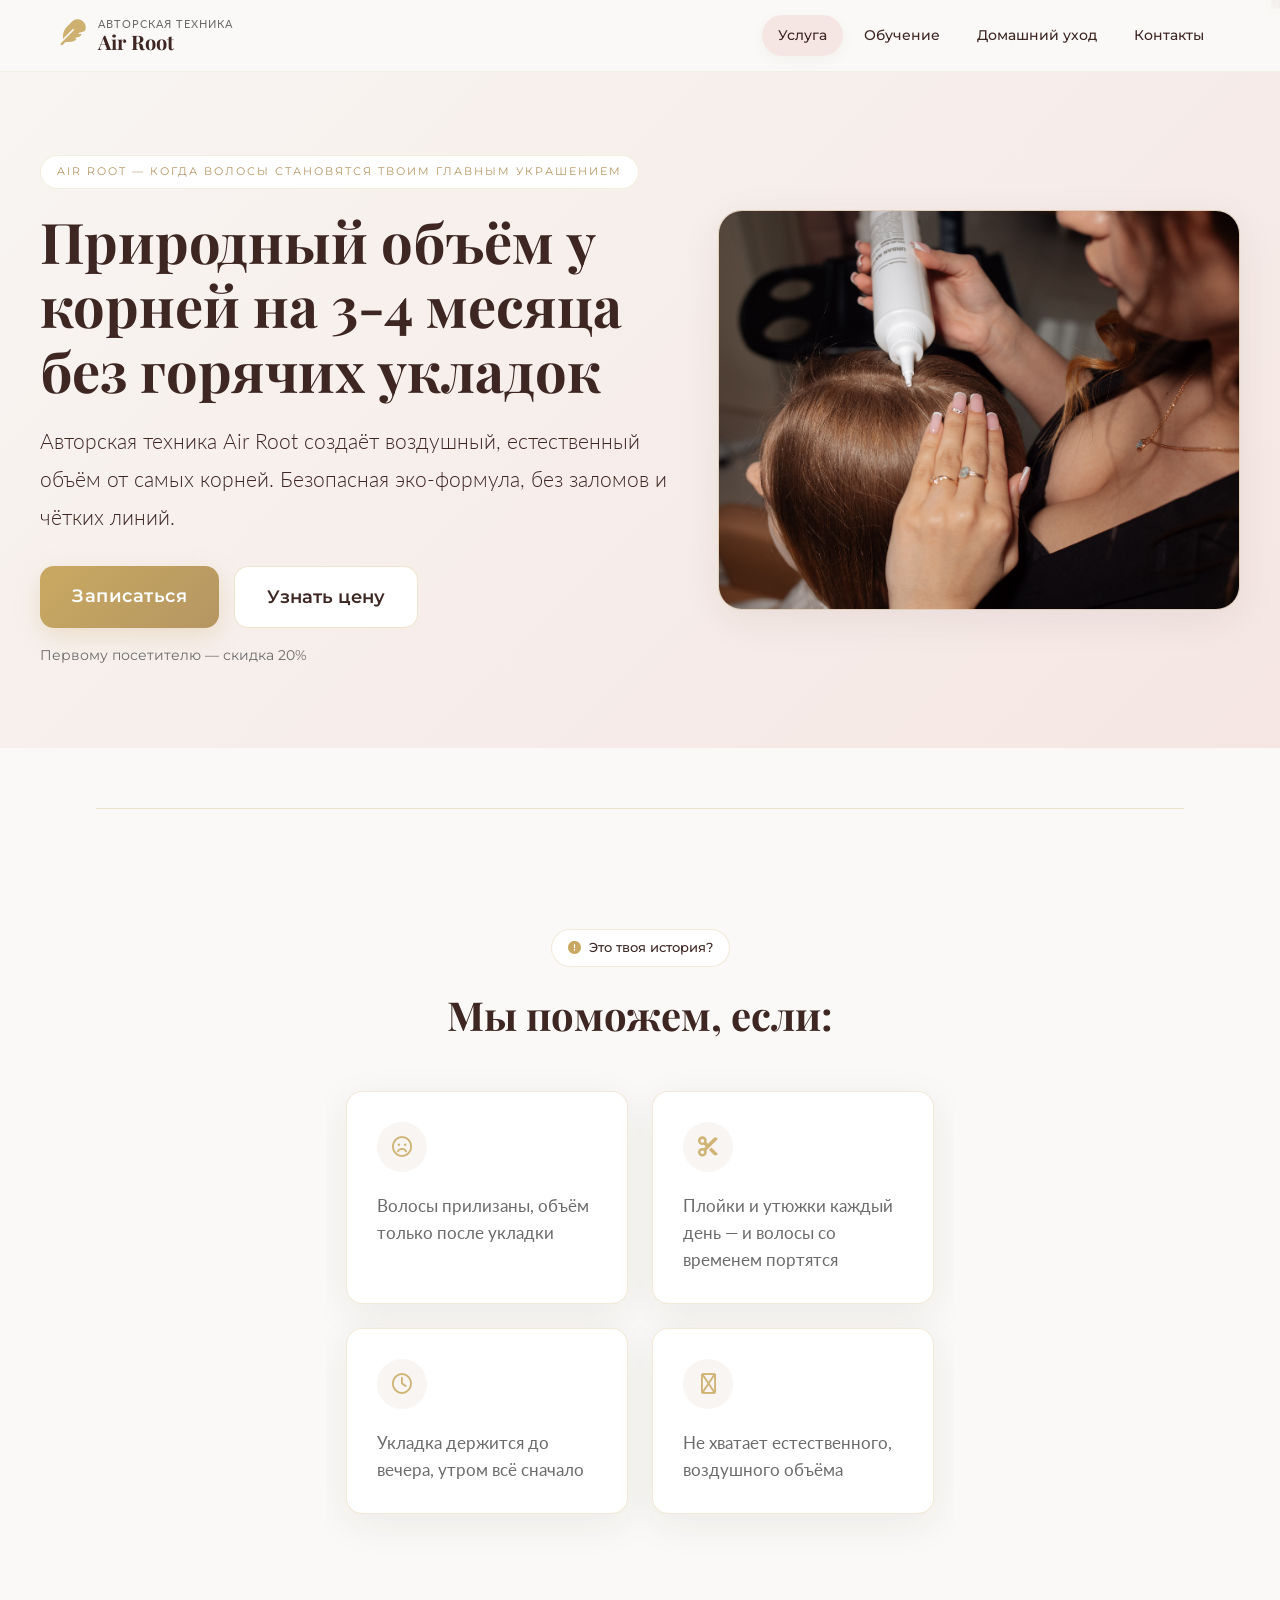
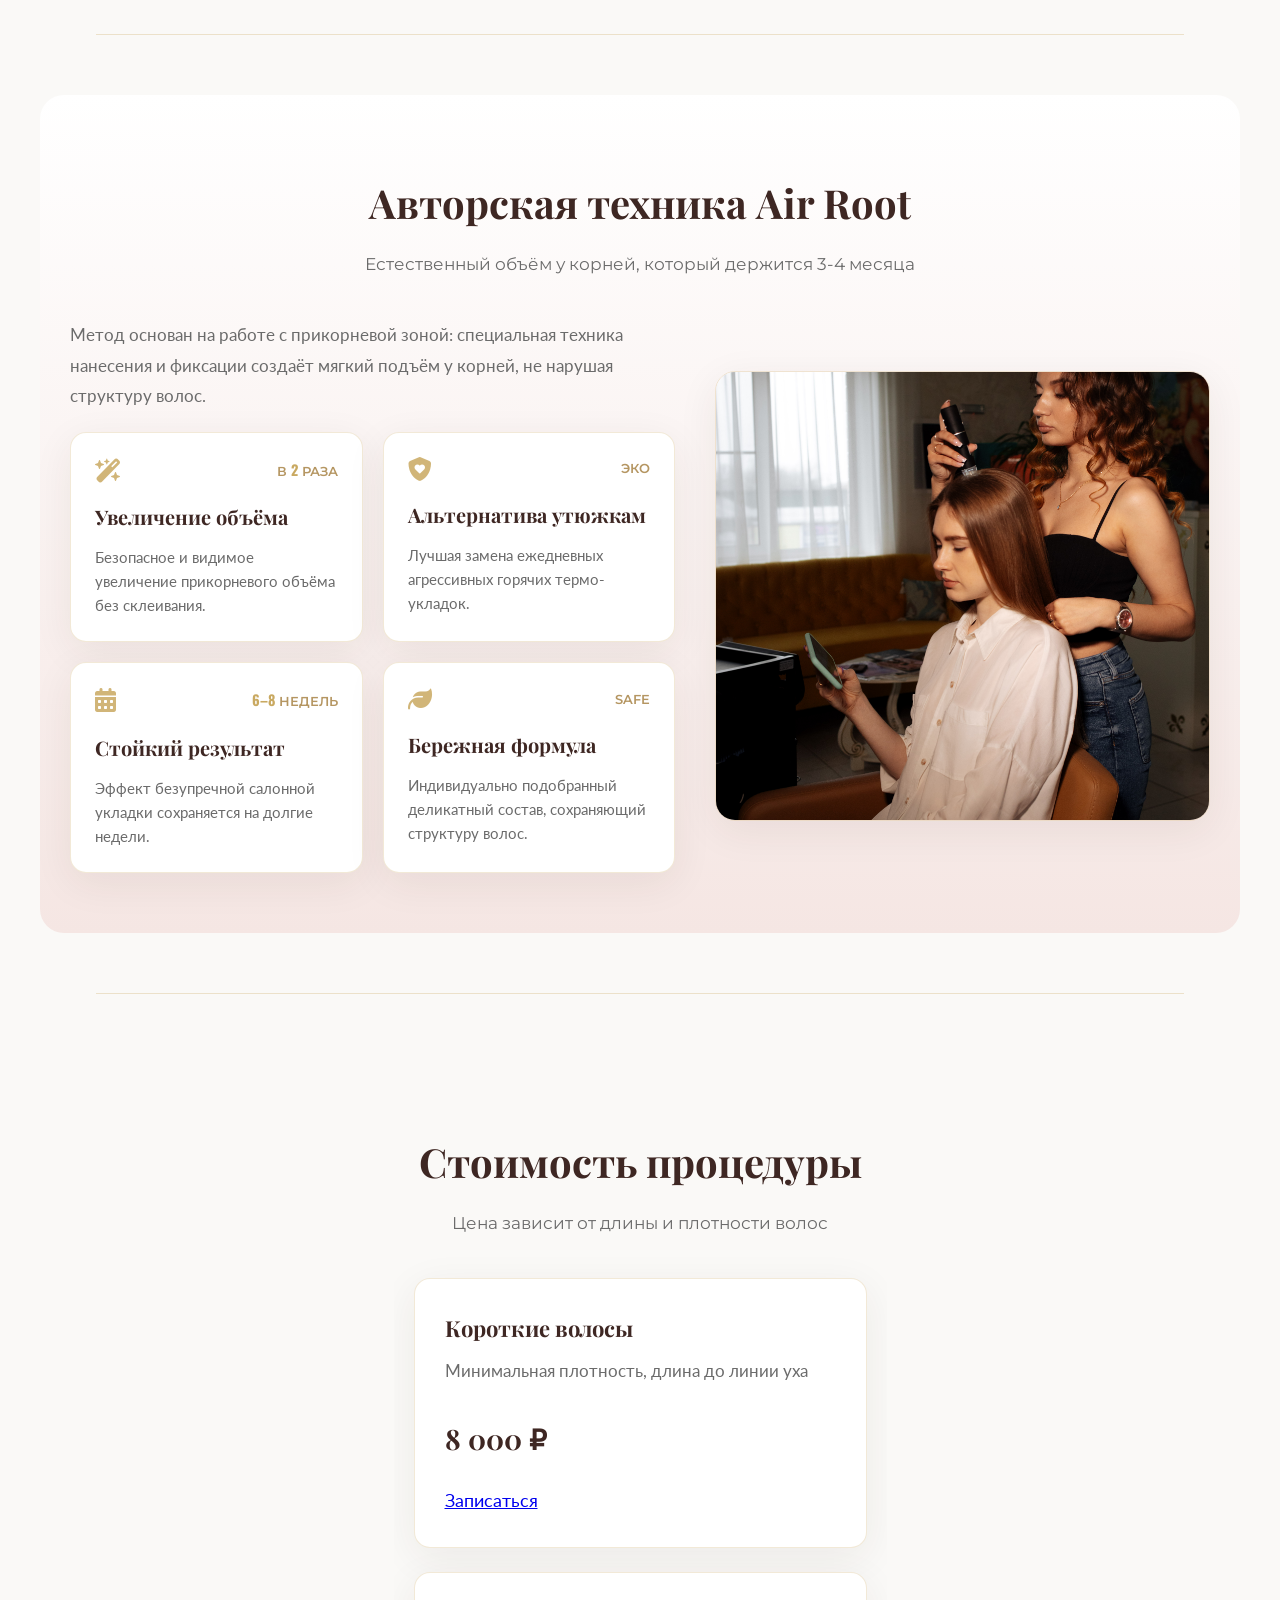
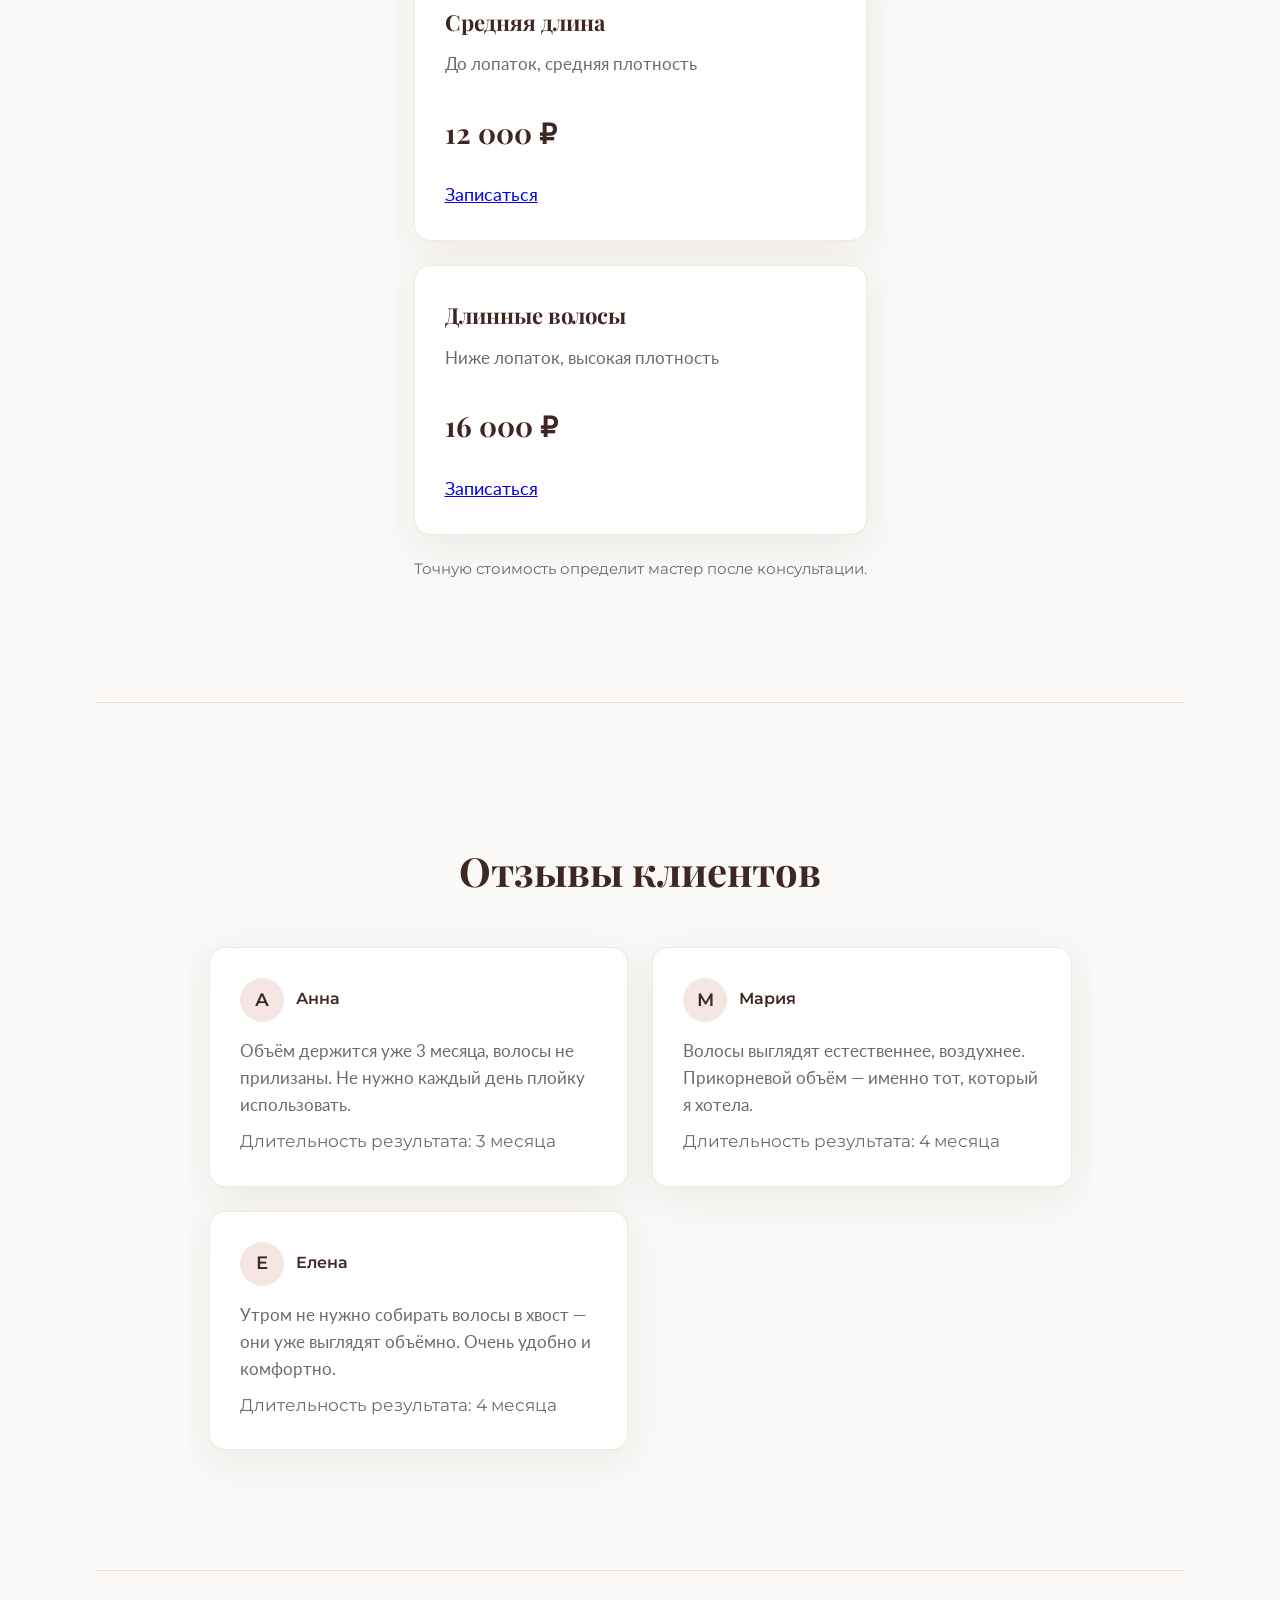
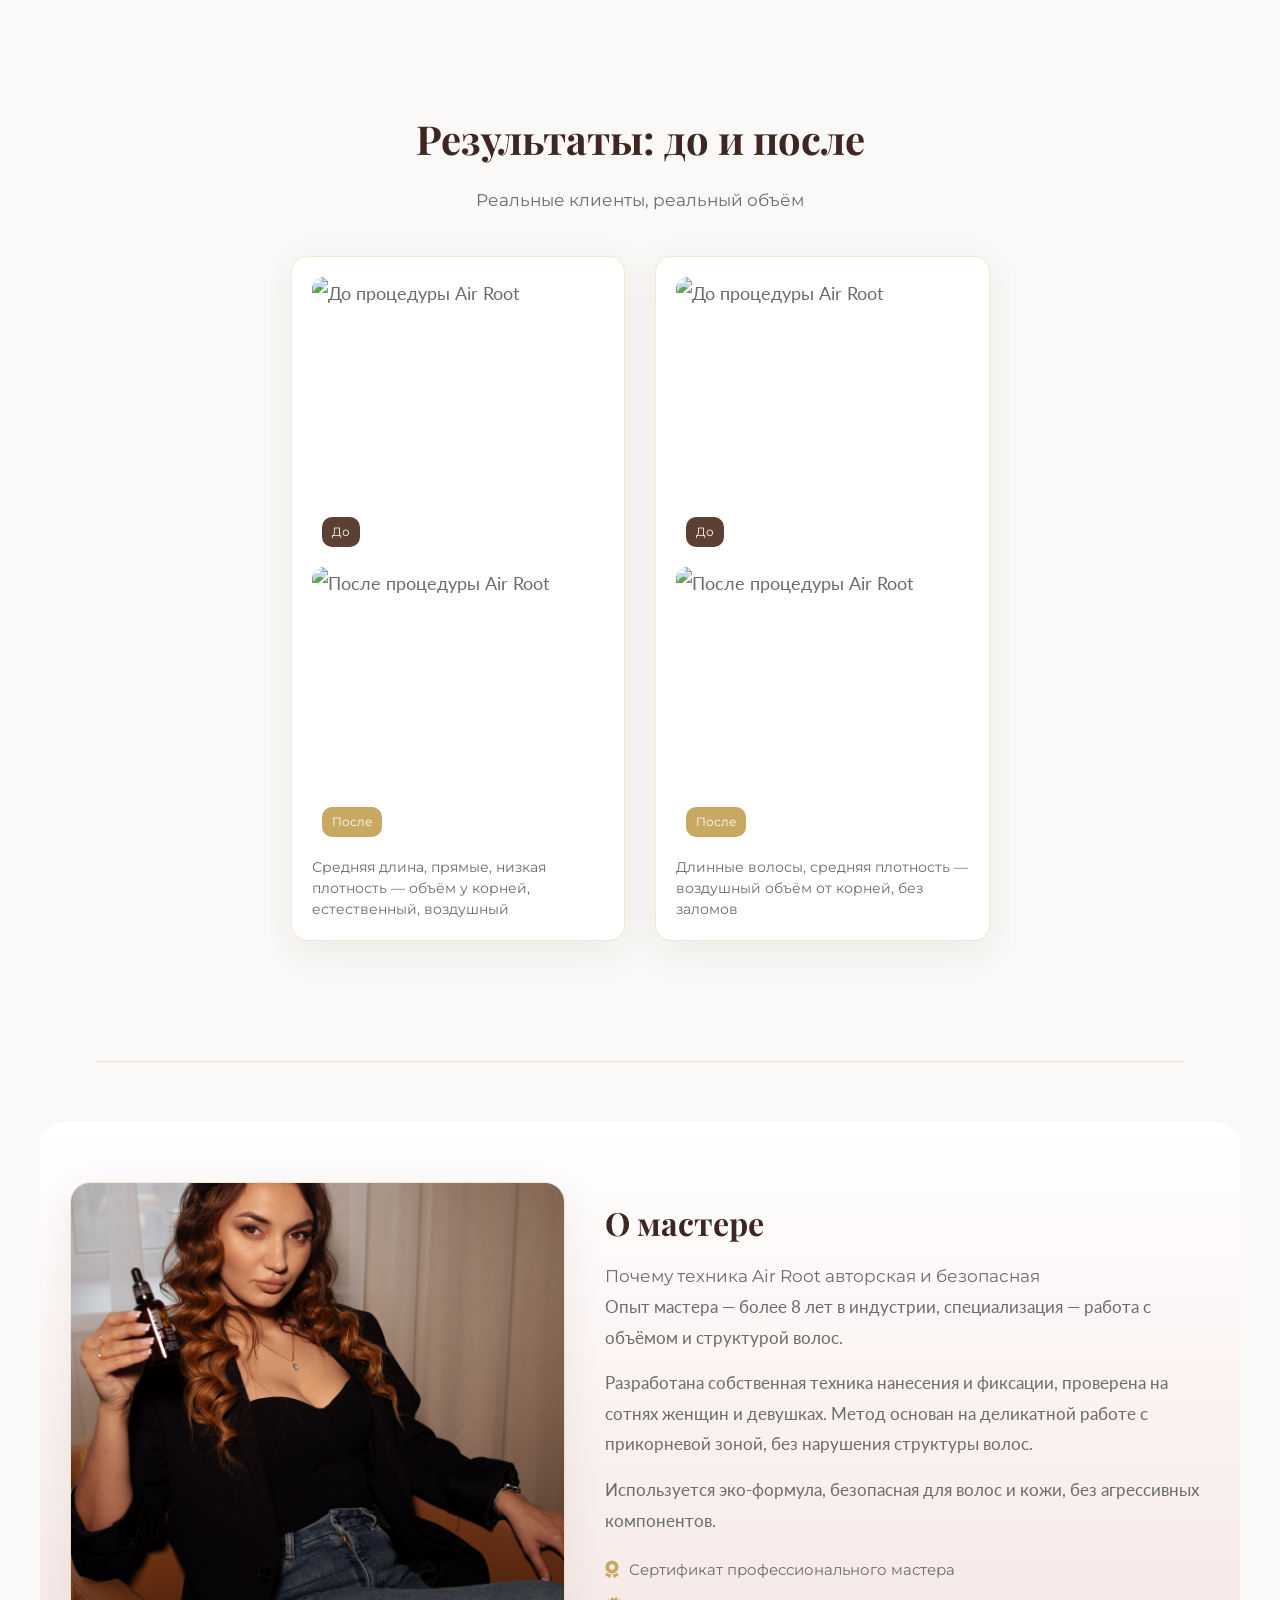
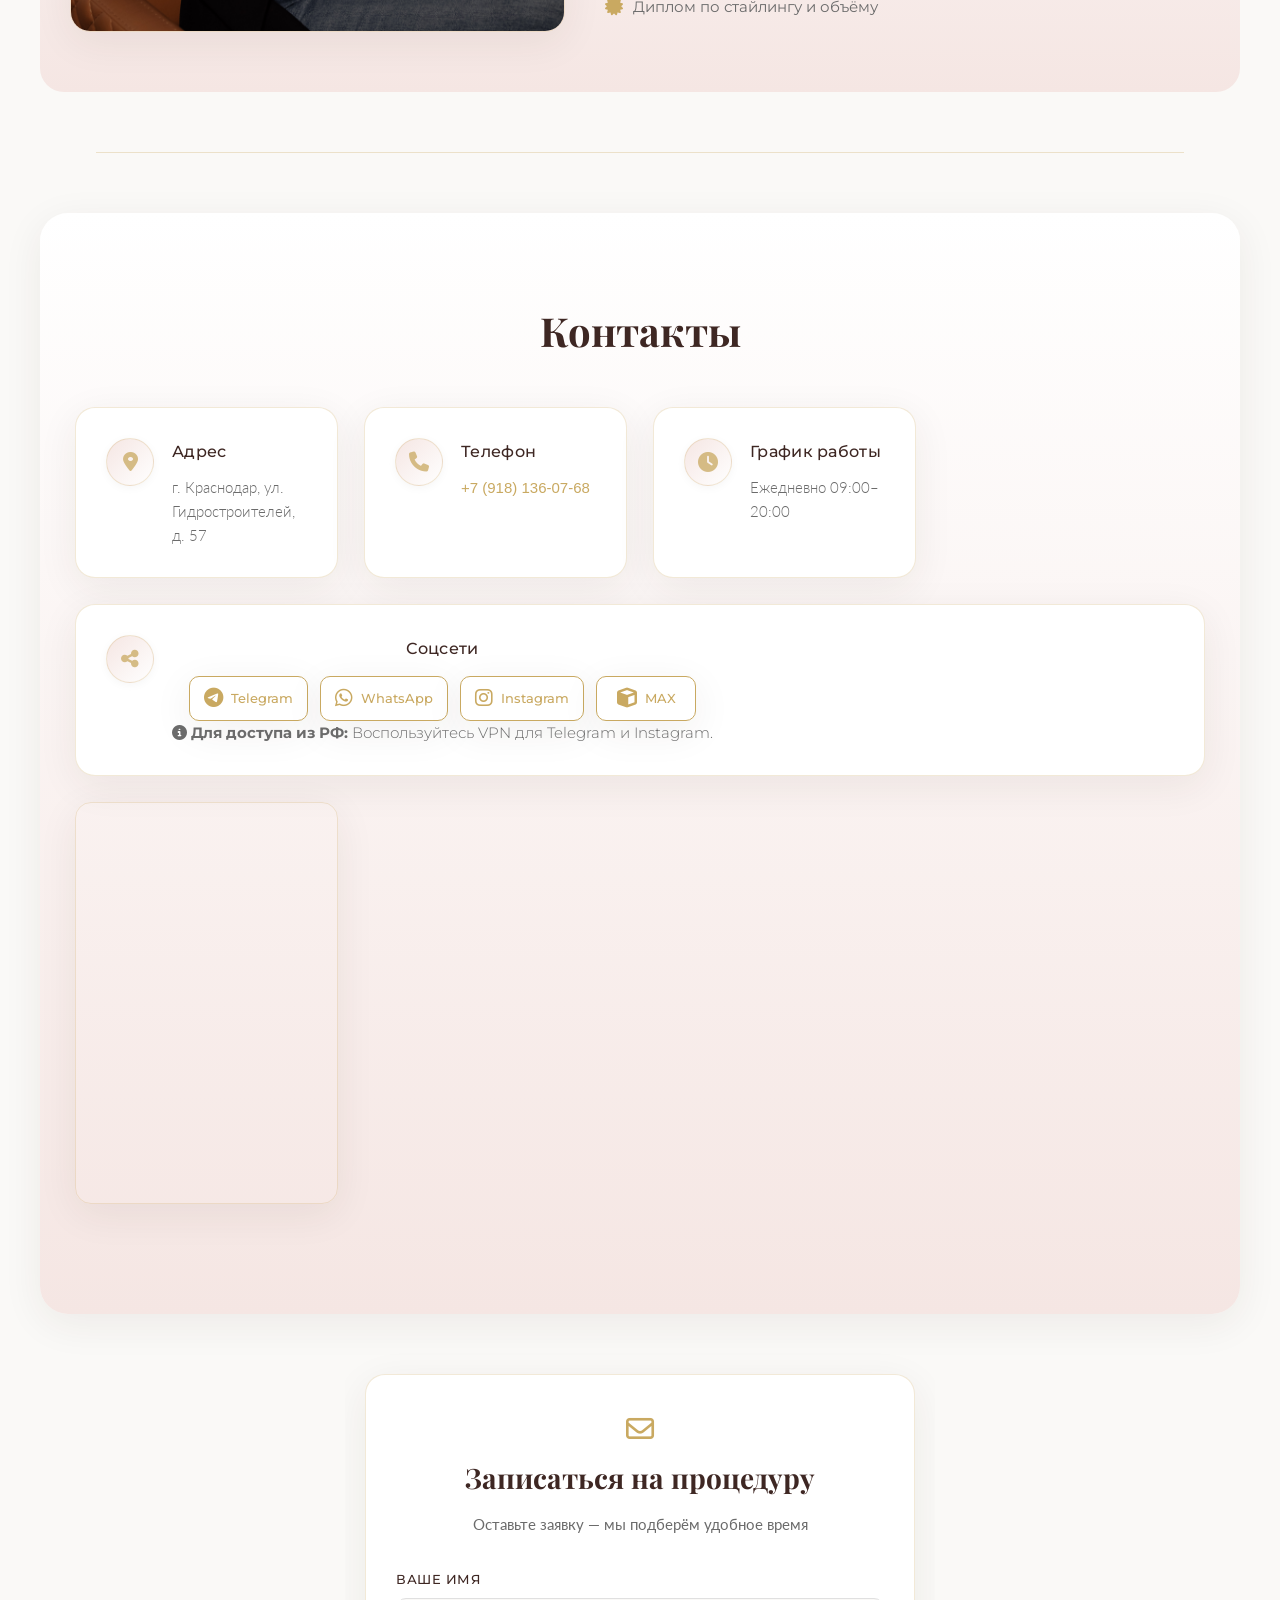
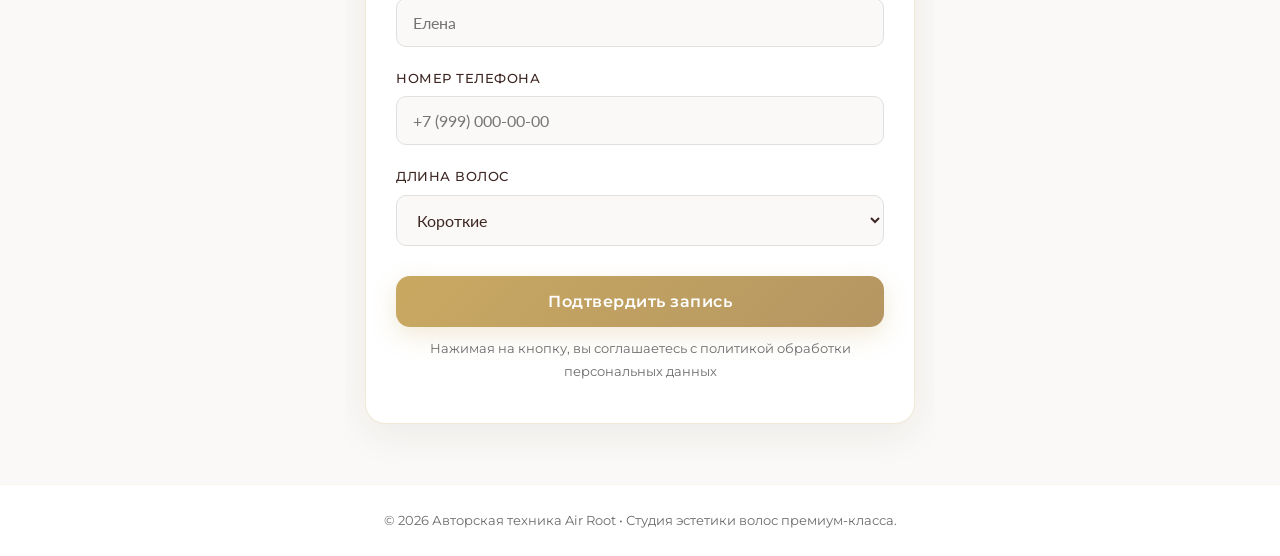
==== commit 8df9ca80: "Update index.html" ====
--- a/index.html
+++ b/index.html
@@ -327,40 +327,45 @@
                     </div>
                 </div>
 
-                <!-- Соцсети -->
-                <div class="contact-item social-item">
-                    <div class="contact-icon"><i class="fa-solid fa-share-nodes icon-gold"></i></div>
-                    <div class="contact-text">
-                        <h3>Соцсети</h3>
-                        <div class="social-buttons">
-                            <!-- Telegram -->
-                            <a href="https://t.me/alina_zolotareva9" target="_blank" rel="noopener" class="social-btn telegram">
-                                <i class="fa-brands fa-telegram"></i>
-                                <span>Telegram</span>
-                                <span class="blocked-note" title="Telegram запрещён в РФ">❗</span>
-                            </a>
-                            
-                            <!-- WhatsApp -->
-                            <a href="https://wa.me/79181360768" target="_blank" rel="noopener" class="social-btn whatsapp">
-                                <i class="fa-brands fa-whatsapp"></i>
-                                <span>WhatsApp</span>
-                                <span class="blocked-note" title="WhatsApp запрещён в РФ">❗</span>
-                            </a>
-                            
-                            <!-- Instagram -->
-                            <a href="https://instagram.com/alina_zolotarevaa" target="_blank" rel="noopener" class="social-btn instagram">
-                                <i class="fa-brands fa-instagram"></i>
-                                <span>Instagram</span>
-                                <span class="blocked-note" title="Instagram запрещён в РФ">❗</span>
-                            </a>
-                        </div>
-                        <p class="social-note">
-                            <i class="fa-solid fa-info-circle"></i>
-                            <strong>Для доступа из РФ:</strong> Воспользуйтесь VPN для Telegram и Instagram.
-                        </p>
-                    </div>
-                </div>
-            </div>
+               <!-- Соцсети -->
+<div class="contact-item social-item">
+    <div class="contact-icon"><i class="fa-solid fa-share-nodes icon-gold"></i></div>
+    <div class="contact-text">
+        <h3>Соцсети</h3>
+        <div class="social-buttons">
+            <!-- Telegram -->
+            <a href="https://t.me/alina_zolotareva9" target="_blank" rel="noopener" class="social-btn telegram">
+                <i class="fa-brands fa-telegram"></i>
+                <span>Telegram</span>
+                <span class="blocked-note" title="Telegram запрещён в РФ">❗</span>
+            </a>
+            
+            <!-- WhatsApp -->
+            <a href="https://wa.me/79181360768" target="_blank" rel="noopener" class="social-btn whatsapp">
+                <i class="fa-brands fa-whatsapp"></i>
+                <span>WhatsApp</span>
+                <span class="blocked-note" title="WhatsApp запрещён в РФ">❗</span>
+            </a>
+            
+            <!-- Instagram -->
+            <a href="https://instagram.com/alina_zolotareaa" target="_blank" rel="noopener" class="social-btn instagram">
+                <i class="fa-brands fa-instagram"></i>
+                <span>Instagram</span>
+                <span class="blocked-note" title="Instagram запрещён в РФ">❗</span>
+            </a>
+            
+            <!-- MAX (приложение) -->
+            <a href="https://max.ru/u/f9LHodD0cOLWPxAFsbETbVwwNWBvZjrs6c28X1YkpKShBBDjLctBOY7TTaQ" target="_blank" rel="noopener" class="social-btn max">
+                <i class="fa-solid fa-cube"></i>
+                <span>MAX</span>
+            </a>
+        </div>
+        <p class="social-note">
+            <i class="fa-solid fa-info-circle"></i>
+            <strong>Для доступа из РФ:</strong> Воспользуйтесь VPN для Telegram и Instagram.
+        </p>
+    </div>
+</div>
 
             <!-- YANDEX MAP -->
             <div class="map-container">
--- a/css/style.css
+++ b/css/style.css
@@ -216,7 +216,6 @@
     gap: 15px;
     margin-bottom: 15px;
     flex-wrap: wrap;
-    justify-content: flex-start;
 }
 
 .hero-buttons .btn-premium {
@@ -781,57 +780,53 @@
 .social-btn {
     display: inline-flex;
     align-items: center;
+    justify-content: center;
     gap: 8px;
-    padding: 10px 20px;
-    border-radius: 14px;
+    padding: 10px 14px;
+    border-radius: 10px;
     font-family: var(--font-accent);
     font-size: 13px;
     font-weight: 500;
     text-decoration: none;
     transition: var(--transition-smooth);
-    border: 1px solid transparent;
+    border: 1px solid var(--accent-gold);
+    background: var(--white);
     box-shadow: var(--shadow-premium);
-    color: var(--white);
+    color: var(--text-chocolate);
     cursor: pointer;
-    min-width: 120px;
+    min-width: 100px;
 }
 
 .social-btn i {
-    font-size: 16px;
+    font-size: 20px;
+    color: var(--accent-gold);
 }
 
 .social-btn:hover {
     transform: translateY(-2px);
     box-shadow: var(--shadow-hover);
-}
-
-.social-btn.telegram {
-    background: linear-gradient(135deg, #24A1DE, #0E8EC5);
-}
-
-.social-btn.whatsapp {
-    background: linear-gradient(135deg, #25D366, #128C7E);
-}
-
-.social-btn.instagram {
-    background: linear-gradient(135deg, #E4405F, #D4AF37);
+    background: var(--pastel-pink);
+    border-color: var(--accent-bronze);
+}
+
+.social-btn:hover i {
+    color: var(--accent-bronze);
 }
 
 .blocked-note {
     position: absolute;
-    top: -6px;
-    right: -6px;
-    background: #FF4444;
+    top: -4px;
+    right: -4px;
+    background: var(--text-chocolate);
     color: var(--white);
-    font-size: 10px;
-    width: 18px;
-    height: 18px;
+    font-size: 8px;
+    width: 14px;
+    height: 14px;
     border-radius: 50%;
     display: flex;
     align-items: center;
     justify-content: center;
-    border: 2px solid var(--white);
-    box-shadow: 0 2px 6px rgba(255, 68, 68, 0.3);
+    border: 1px solid var(--white);
     cursor: help;
 }
 
@@ -844,6 +839,9 @@
     text-align: center;
 }
 
+/* ==========================================================================
+   MAP CONTAINER
+   ========================================================================== */
 .map-container {
     max-width: 1200px;
     margin: 0 auto;
@@ -1128,8 +1126,12 @@
     }
     
     .social-btn {
-        min-width: 110px !important;
-        padding: 12px 16px !important;
+        min-width: 90px !important;
+        padding: 8px 12px !important;
+    }
+    
+    .social-btn i {
+        font-size: 18px !important;
     }
     
     .map-container {
@@ -1219,9 +1221,19 @@
     }
     
     .social-btn {
-        min-width: 95px !important;
-        padding: 10px 14px !important;
+        min-width: 80px !important;
+        padding: 8px 10px !important;
         font-size: 12px !important;
+    }
+    
+    .social-btn i {
+        font-size: 16px !important;
+    }
+    
+    .blocked-note {
+        width: 12px !important;
+        height: 12px !important;
+        font-size: 7px !important;
     }
     
     .map-container {
@@ -1268,7 +1280,7 @@
     }
     
     .social-btn {
-        min-width: 85px !important;
+        min-width: 75px !important;
         font-size: 11px !important;
     }
     
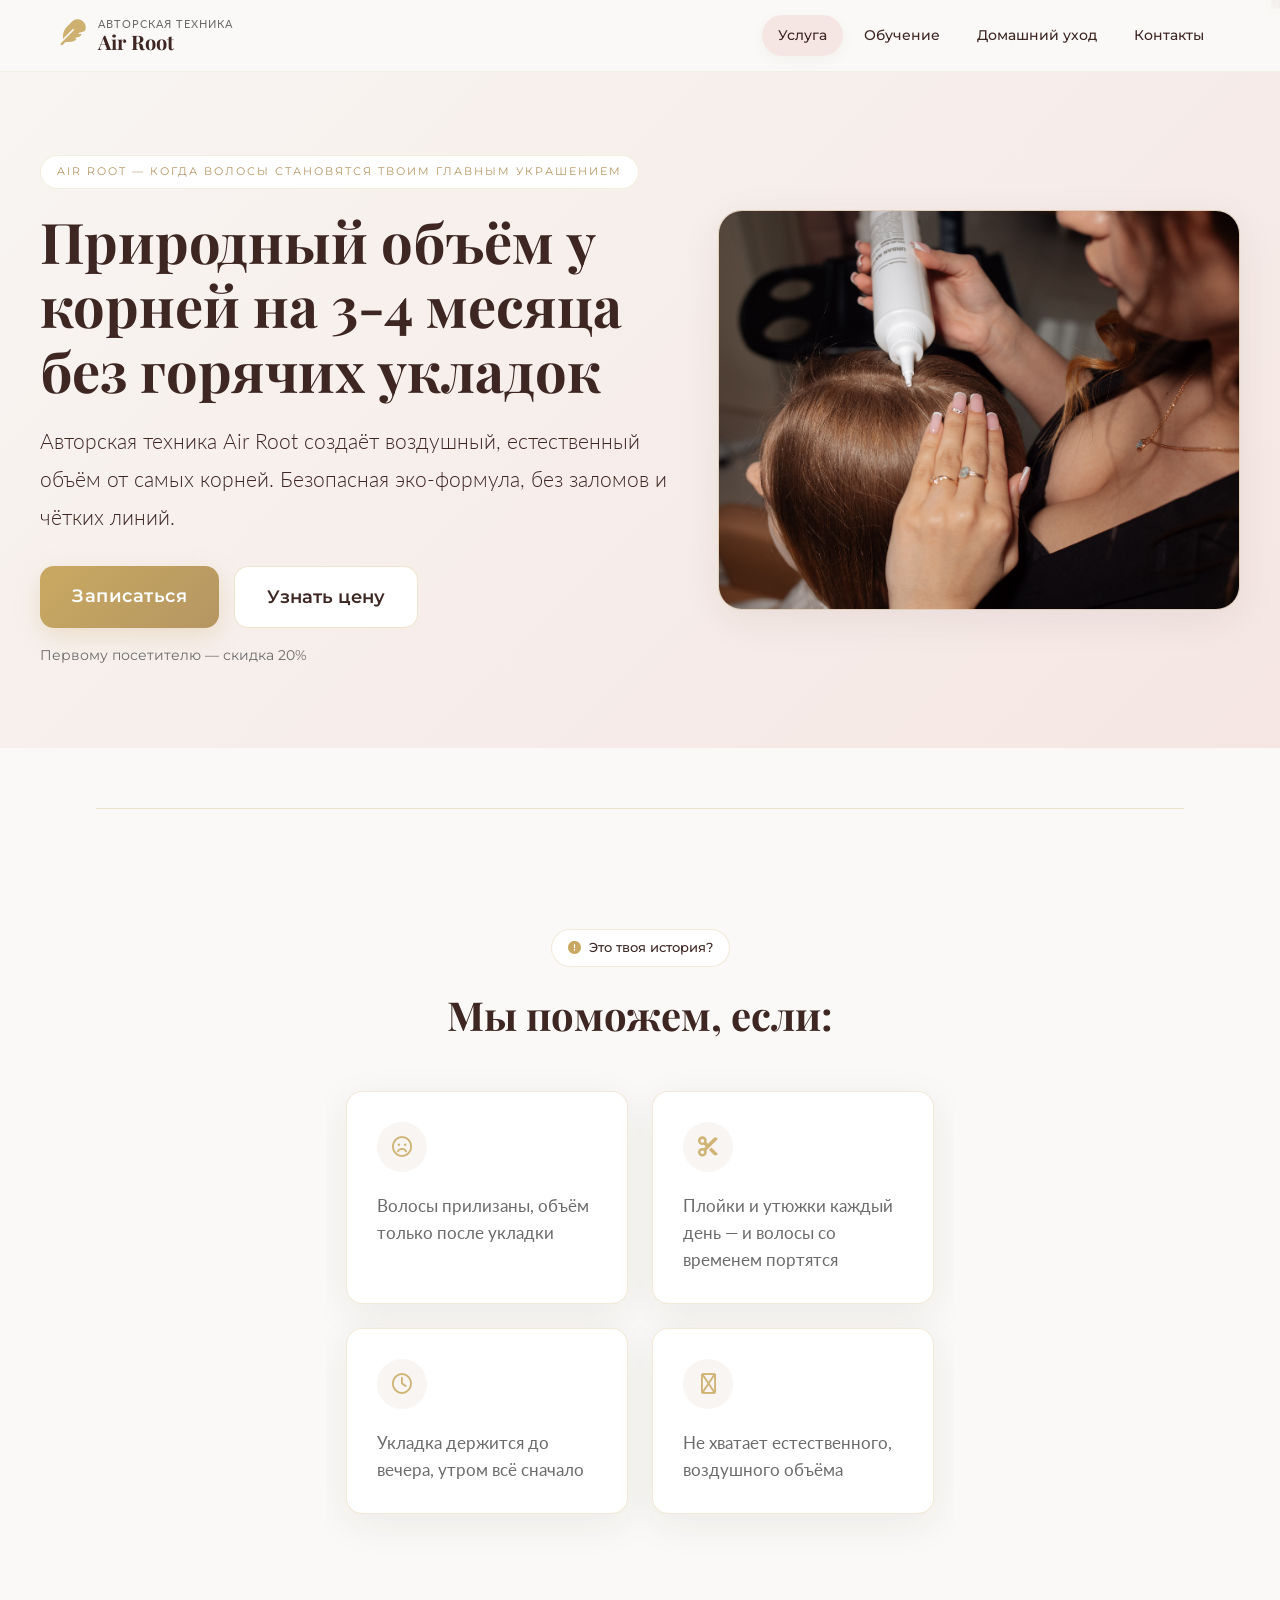
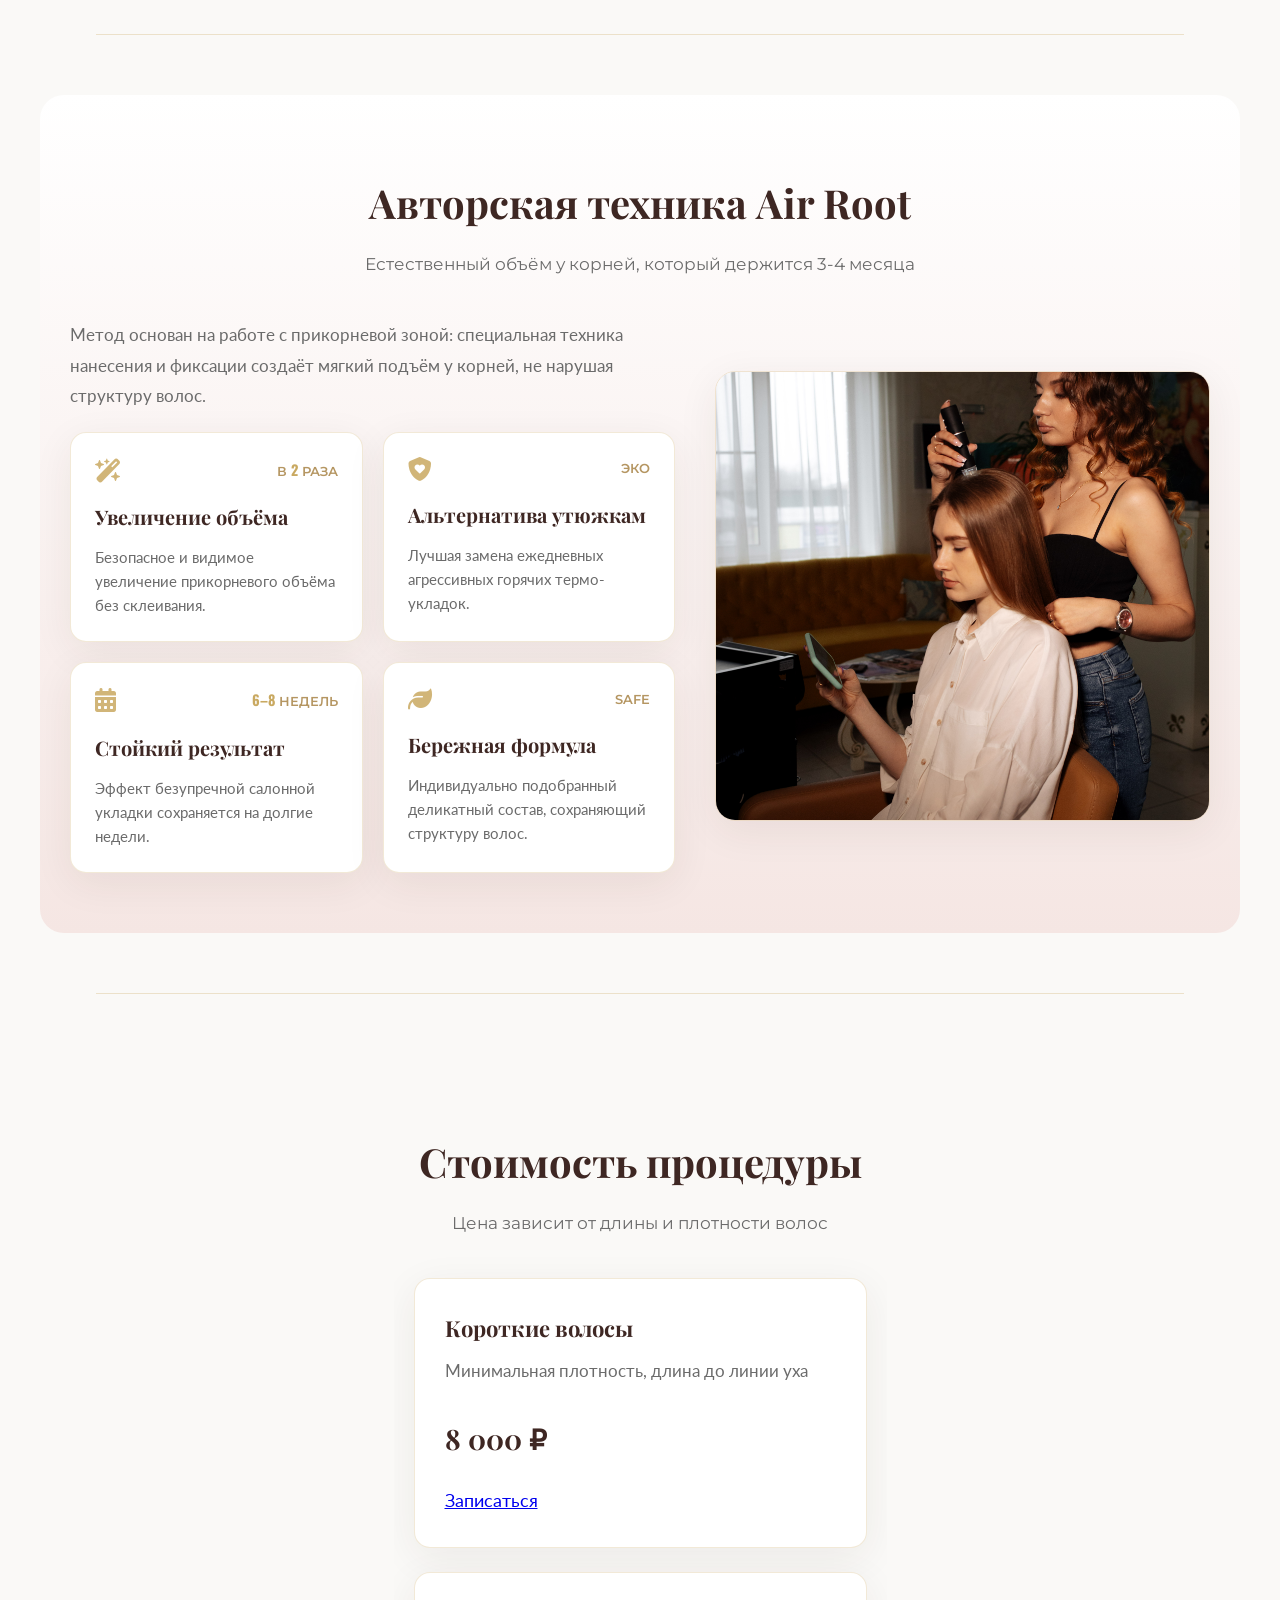
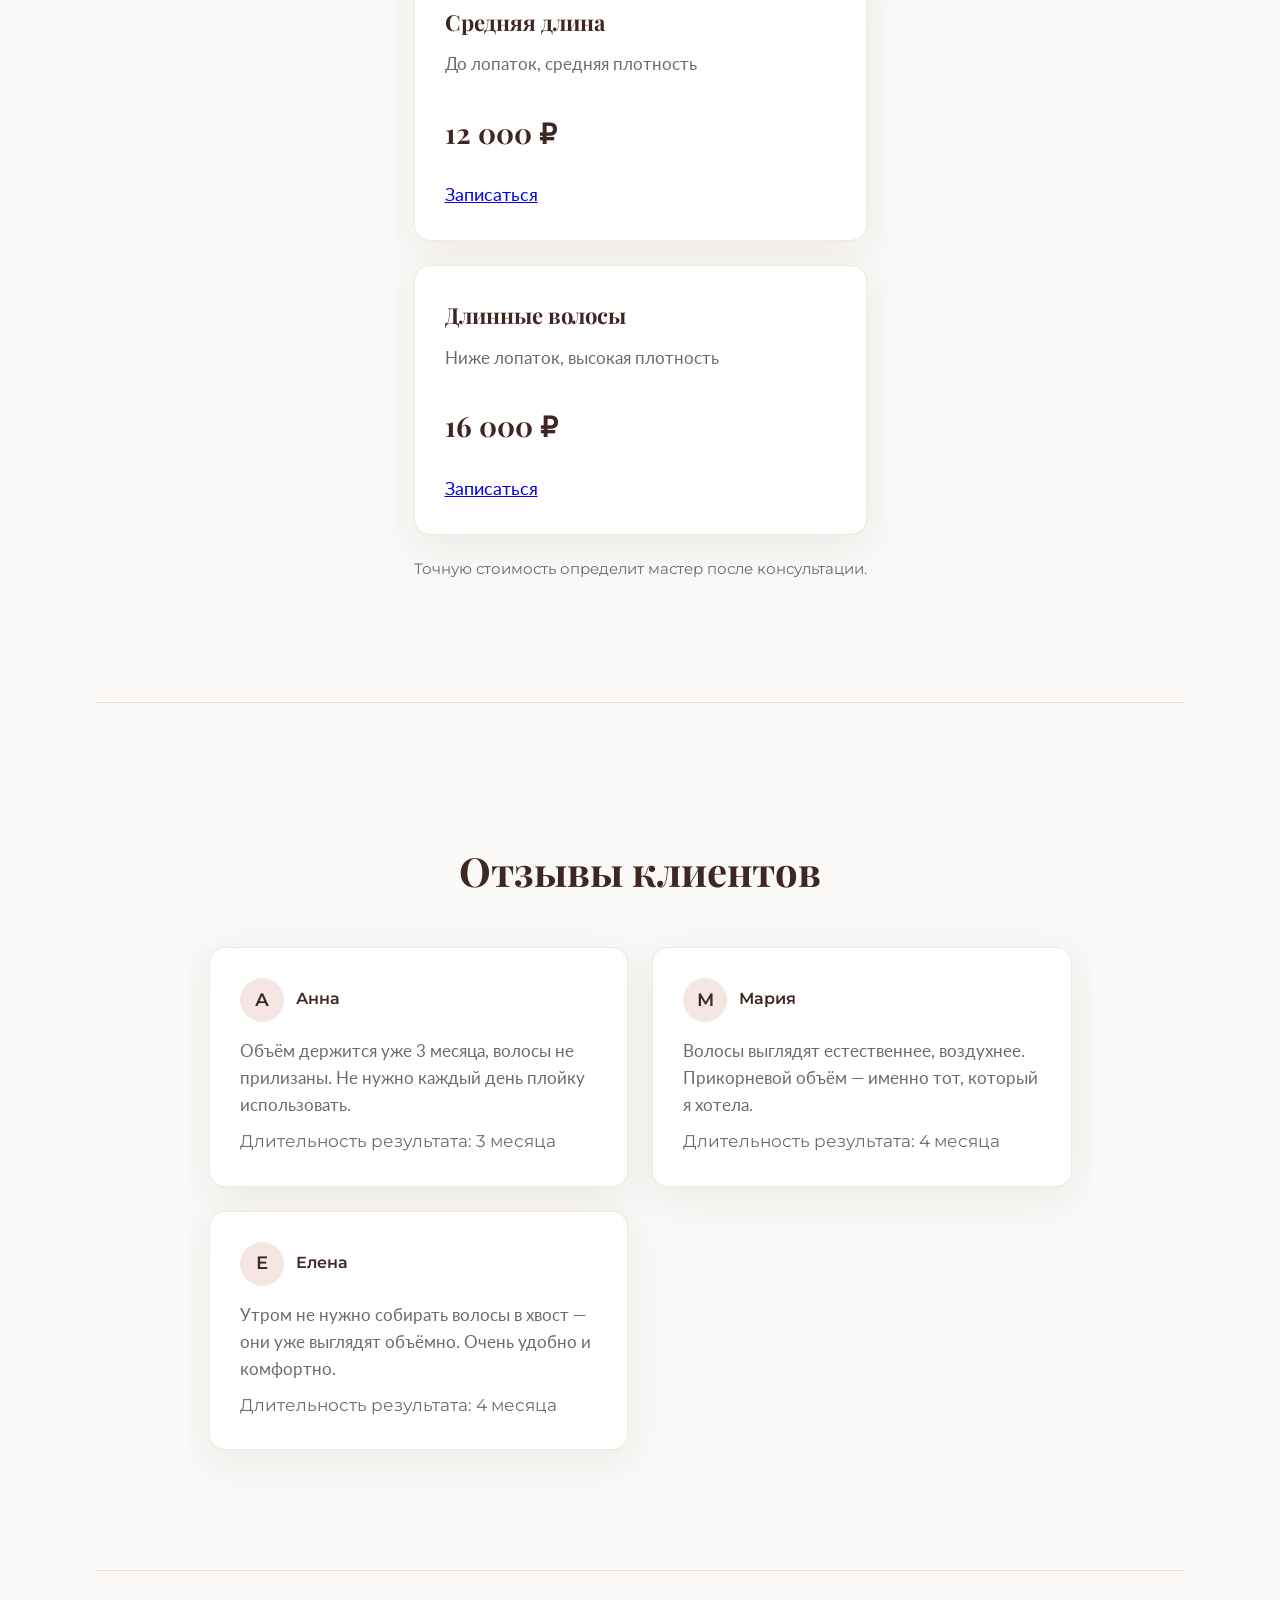
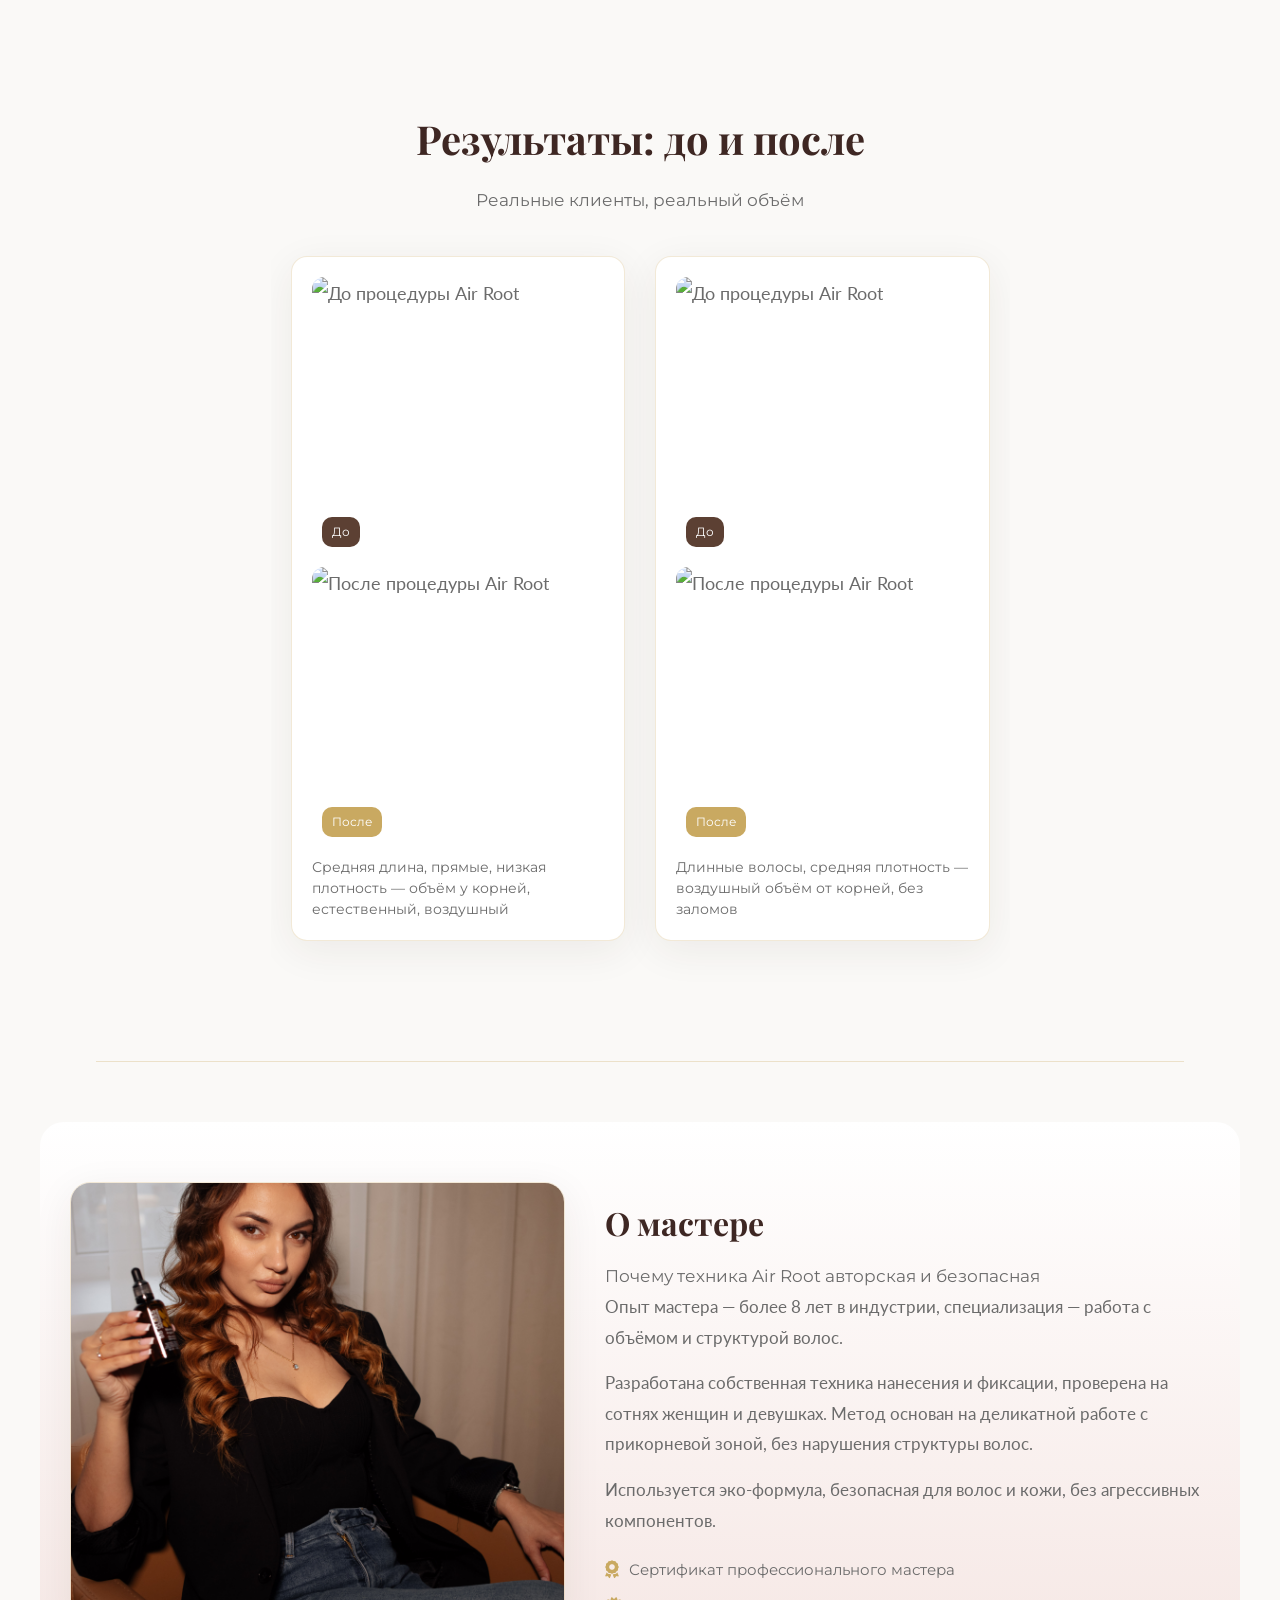
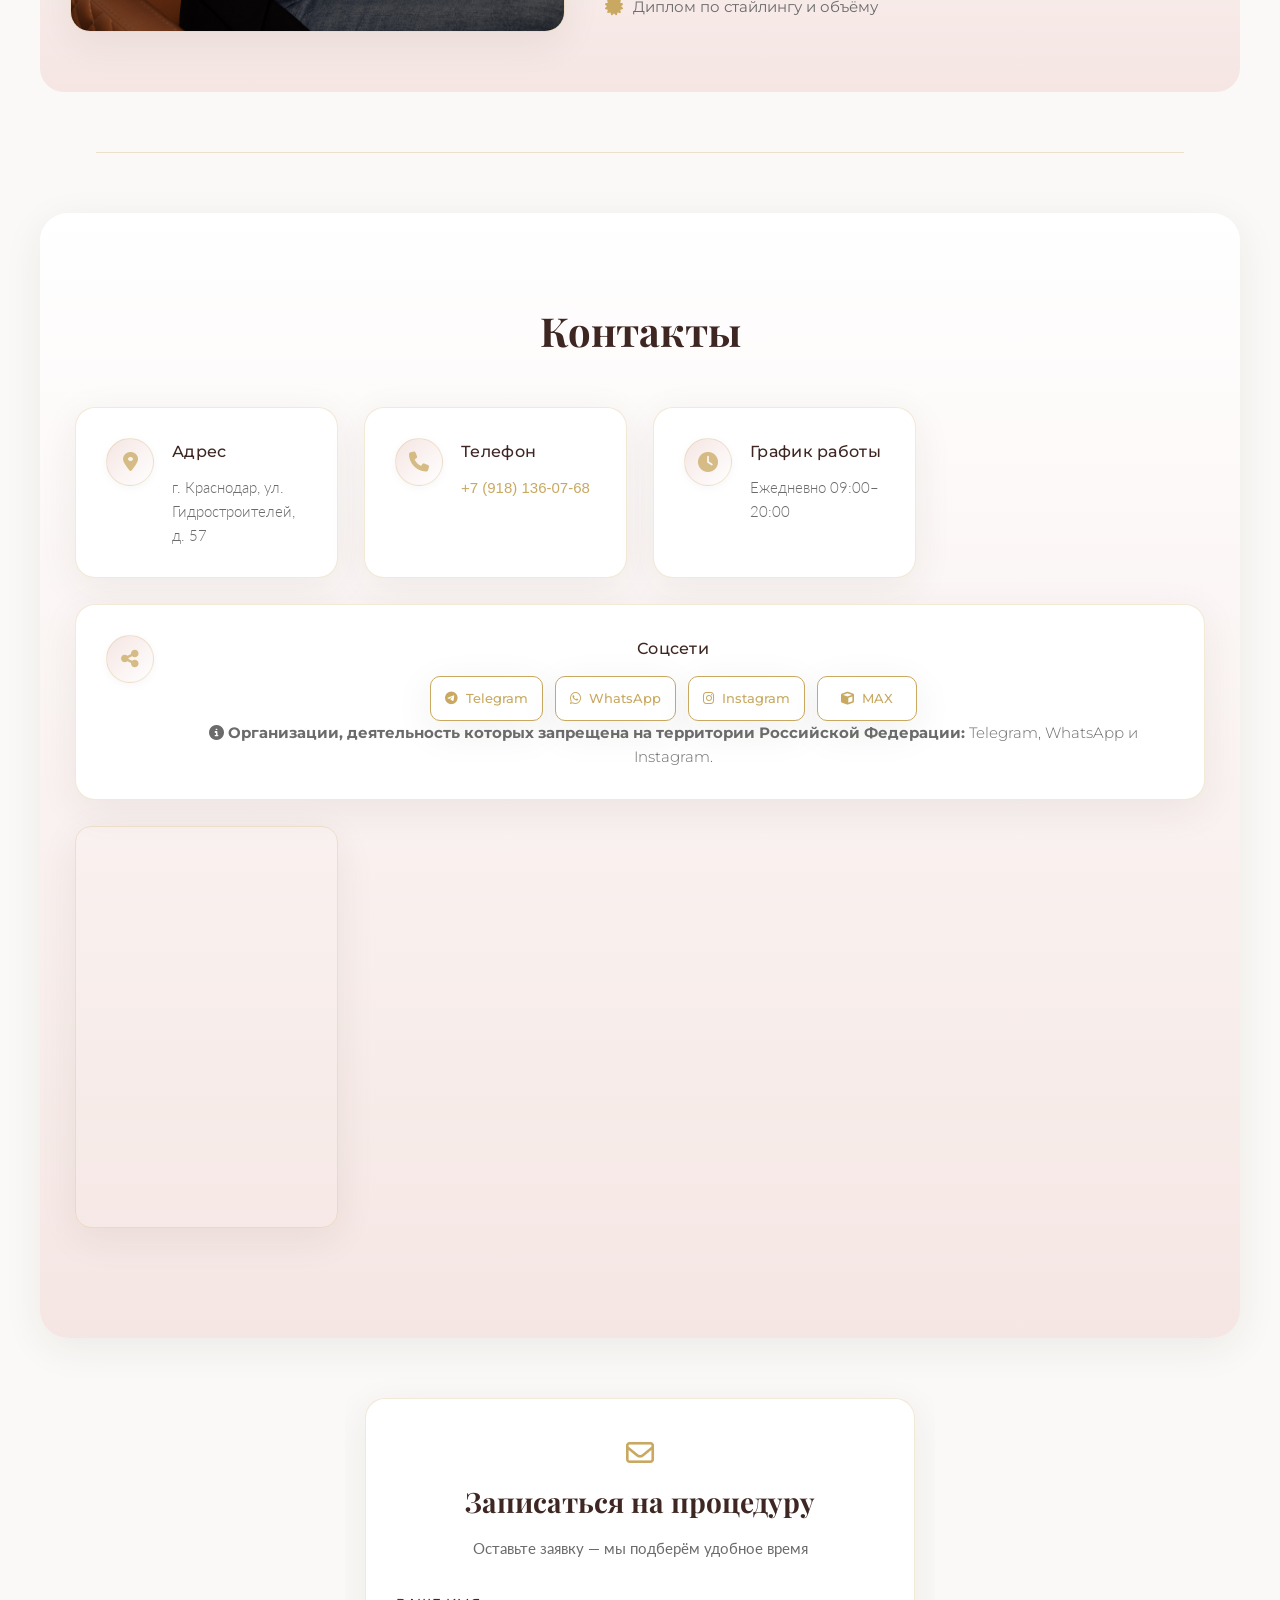
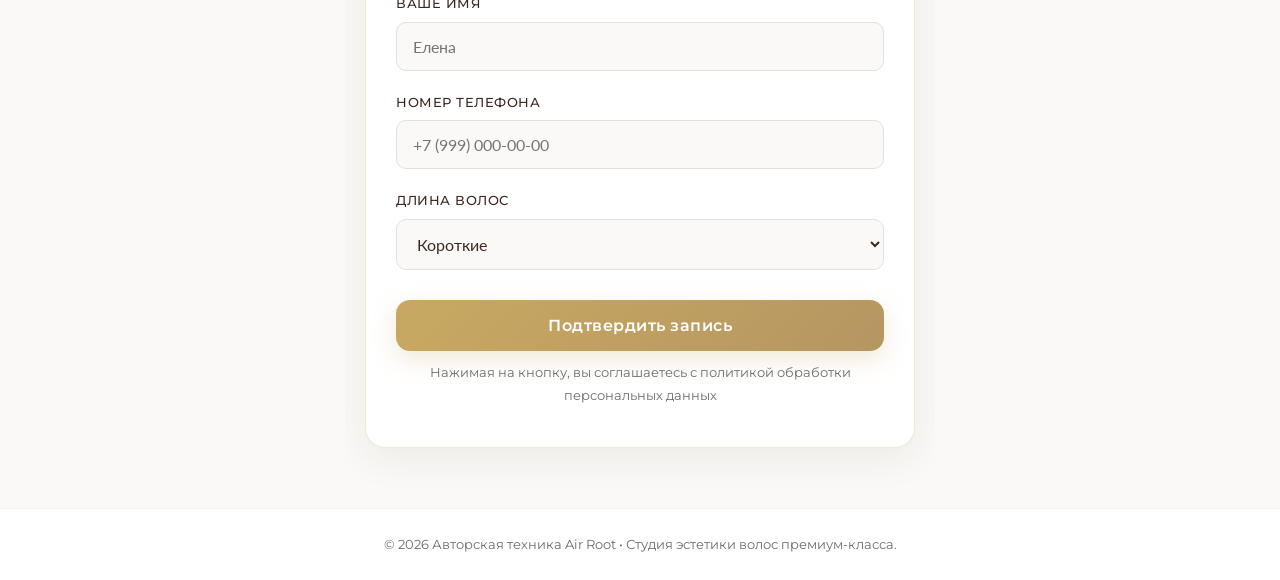
==== commit 8afcac8a: "Update index.html" ====
--- a/index.html
+++ b/index.html
@@ -362,7 +362,7 @@
         </div>
         <p class="social-note">
             <i class="fa-solid fa-info-circle"></i>
-            <strong>Для доступа из РФ:</strong> Воспользуйтесь VPN для Telegram и Instagram.
+            <strong>Организации, деятельность которых запрещена на территории Российской Федерации:</strong> Telegram, WhatsApp и Instagram.
         </p>
     </div>
 </div>
--- a/css/style.css
+++ b/css/style.css
@@ -583,7 +583,7 @@
     height: 280px;
 }
 
-.ba-image img {
+.ba_image img {
     width: 100%;
     height: 100%;
     object-fit: cover;
@@ -769,6 +769,10 @@
     text-align: center;
 }
 
+/* ==========================================================================
+   SOCIAL BUTTONS - MINIMALIST STYLE
+   ========================================================================== */
+
 .social-buttons {
     display: flex;
     gap: 12px;
@@ -797,7 +801,7 @@
     min-width: 100px;
 }
 
-.social-btn i {
+.social_btn i {
     font-size: 20px;
     color: var(--accent-gold);
 }
@@ -813,6 +817,43 @@
     color: var(--accent-bronze);
 }
 
+/* Telegram - минималистичный */
+.social-btn.telegram {
+    background: var(--white);
+}
+
+.social-btn.telegram i {
+    color: var(--accent-gold);
+}
+
+/* WhatsApp - минималистичный */
+.social-btn.whatsapp {
+    background: var(--white);
+}
+
+.social-btn.whatsapp i {
+    color: var(--accent-gold);
+}
+
+/* Instagram - минималистичный */
+.social-btn.instagram {
+    background: var(--white);
+}
+
+.social-btn.instagram i {
+    color: var(--accent-gold);
+}
+
+/* MAX - минималистичный (НОВОЕ) */
+.social-btn.max {
+    background: var(--white);
+}
+
+.social-btn.max i {
+    color: var(--accent-gold);
+}
+
+/* Blocked note - уменьшенный */
 .blocked-note {
     position: absolute;
     top: -4px;
@@ -988,7 +1029,7 @@
 }
 
 /* ==========================================================================
-   MEDIA QUERIES - TELEPHONE
+   MEDIA QUERIES - TELEPHONE (ИСПРАВЛЕНО: FULL SCALE)
    ========================================================================== */
 
 @media (max-width: 992px) {
@@ -1003,10 +1044,13 @@
         order: 1 !important;
     }
     
+    /* HERO FULL SCALE - весь мастер.jpg виден */
     .hero-image-slot {
         order: 2 !important;
         max-width: 100% !important;
-        height: 350px !important;
+        height: auto !important;
+        aspect-ratio: 4 / 3 !important;
+        min-height: 320px !important;
     }
     
     .hero-buttons {
@@ -1018,9 +1062,12 @@
         grid-template-columns: 1fr !important;
     }
     
+    /* TECHNIQUE/ABOUT FULL SCALE */
     .technique-image,
     .about-image {
-        height: 400px !important;
+        height: auto !important;
+        aspect-ratio: 4 / 3 !important;
+        min-height: 350px !important;
     }
 }
 
@@ -1053,8 +1100,11 @@
         font-size: 26px !important;
     }
     
+    /* HERO FULL SCALE - 768px */
     .hero-image-slot {
-        height: 300px !important;
+        height: auto !important;
+        aspect-ratio: 4 / 3 !important;
+        min-height: 280px !important;
     }
     
     .hero-buttons {
@@ -1088,13 +1138,19 @@
         padding: 26px 20px !important;
     }
     
+    /* TECHNIQUE/ABOUT FULL SCALE - 768px */
     .technique-image,
     .about-image {
-        height: 280px !important;
-    }
-    
+        height: auto !important;
+        aspect-ratio: 4 / 3 !important;
+        min-height: 280px !important;
+    }
+    
+    /* BA FULL SCALE - 768px */
     .ba-image {
-        height: 220px !important;
+        height: auto !important;
+        aspect-ratio: 4 / 3 !important;
+        min-height: 220px !important;
     }
     
     .contact-item {
@@ -1119,7 +1175,7 @@
         text-align: center !important;
     }
     
-    .social-buttons {
+    .social_buttons {
         flex-direction: row !important;
         justify-content: center !important;
         gap: 10px !important;
@@ -1160,7 +1216,7 @@
         font-size: 26px !important;
     }
     
-    .section-center-header h2 {
+    .section_center_header h2 {
         font-size: 24px !important;
     }
 }
@@ -1170,7 +1226,7 @@
         padding: 30px 12px !important;
     }
     
-    .hero-section {
+    .hero_section {
         padding: 40px 12px !important;
     }
     
@@ -1178,8 +1234,11 @@
         font-size: 22px !important;
     }
     
+    /* HERO FULL SCALE - 480px */
     .hero-image-slot {
-        height: 240px !important;
+        height: auto !important;
+        aspect-ratio: 4 / 3 !important;
+        min-height: 240px !important;
     }
     
     .hero-buttons .btn-premium,
@@ -1211,13 +1270,19 @@
         font-size: 13px !important;
     }
     
+    /* TECHNIQUE/ABOUT FULL SCALE - 480px */
     .technique-image,
     .about-image {
-        height: 220px !important;
-    }
-    
+        height: auto !important;
+        aspect-ratio: 4 / 3 !important;
+        min-height: 220px !important;
+    }
+    
+    /* BA FULL SCALE - 480px */
     .ba-image {
-        height: 180px !important;
+        height: auto !important;
+        aspect-ratio: 4 / 3 !important;
+        min-height: 180px !important;
     }
     
     .social-btn {
@@ -1275,8 +1340,11 @@
         font-size: 20px !important;
     }
     
+    /* HERO FULL SCALE - 360px */
     .hero-image-slot {
-        height: 200px !important;
+        height: auto !important;
+        aspect-ratio: 4 / 3 !important;
+        min-height: 200px !important;
     }
     
     .social-btn {
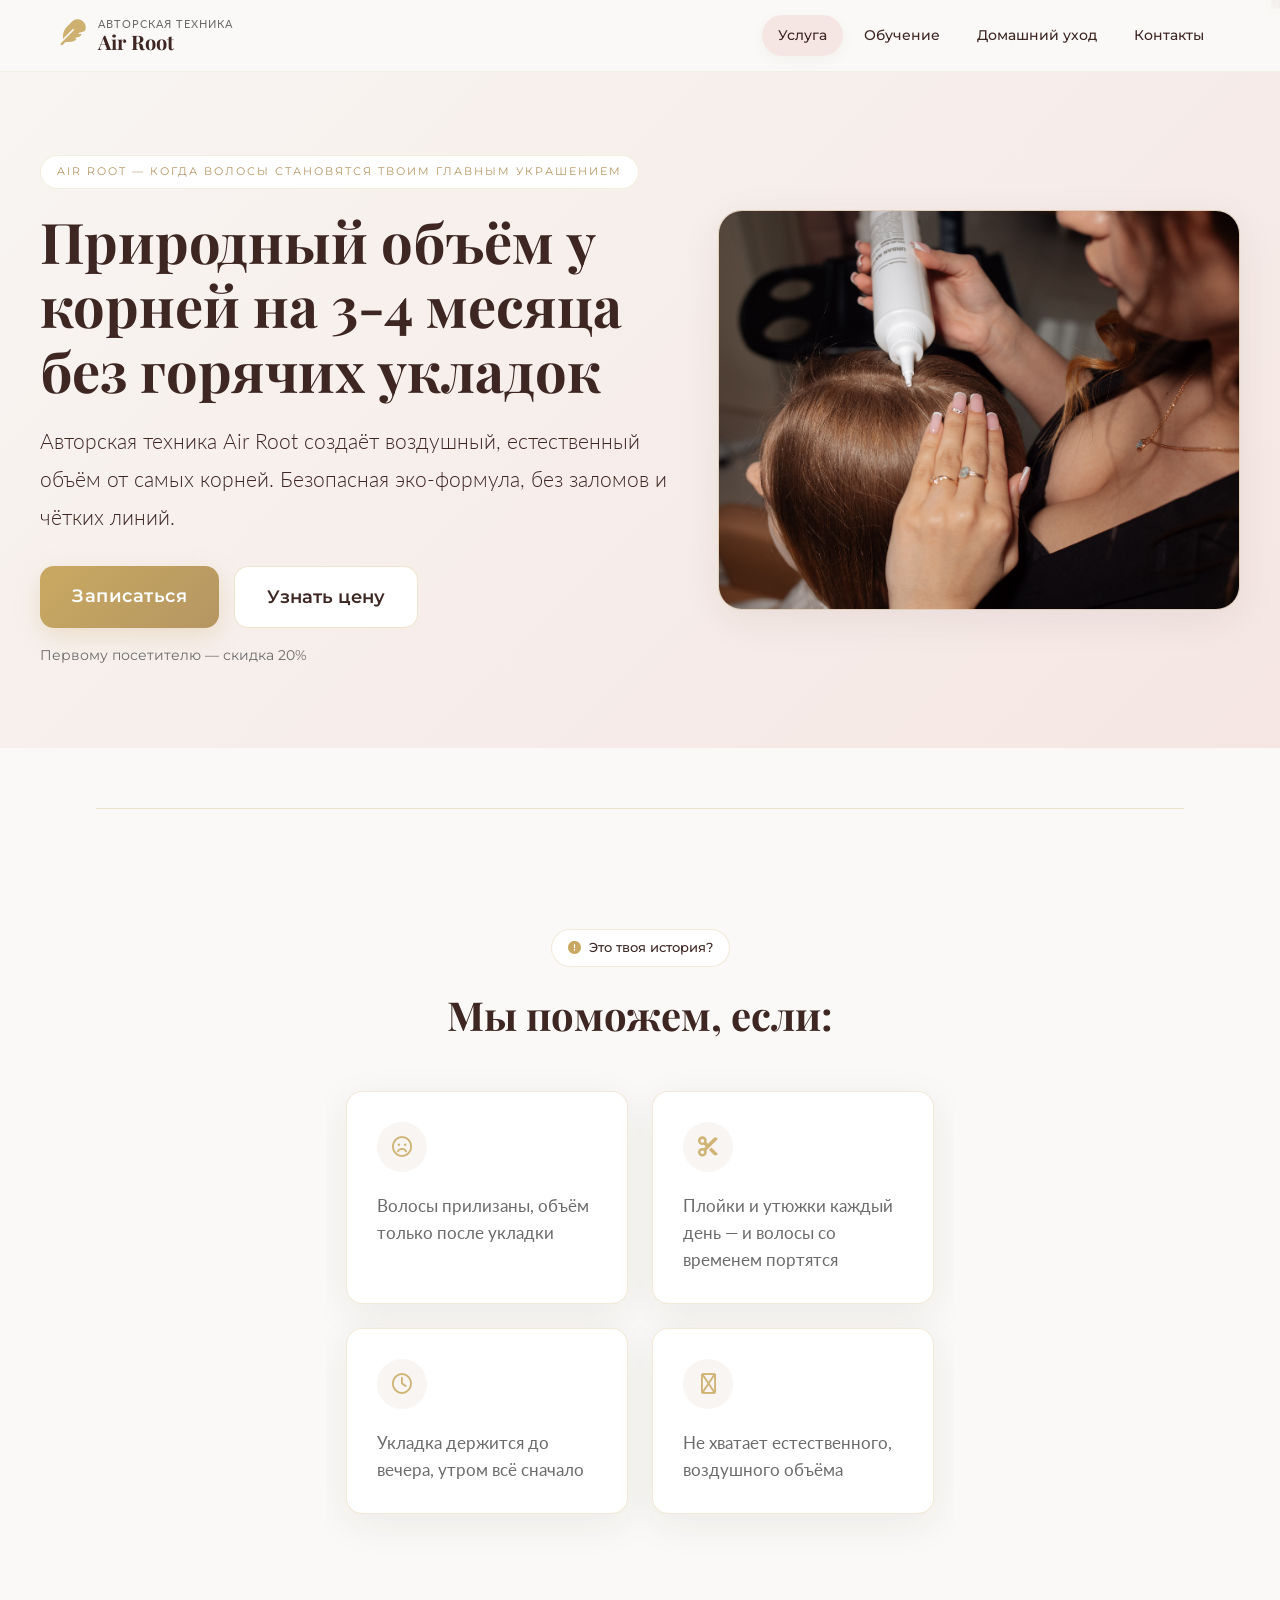
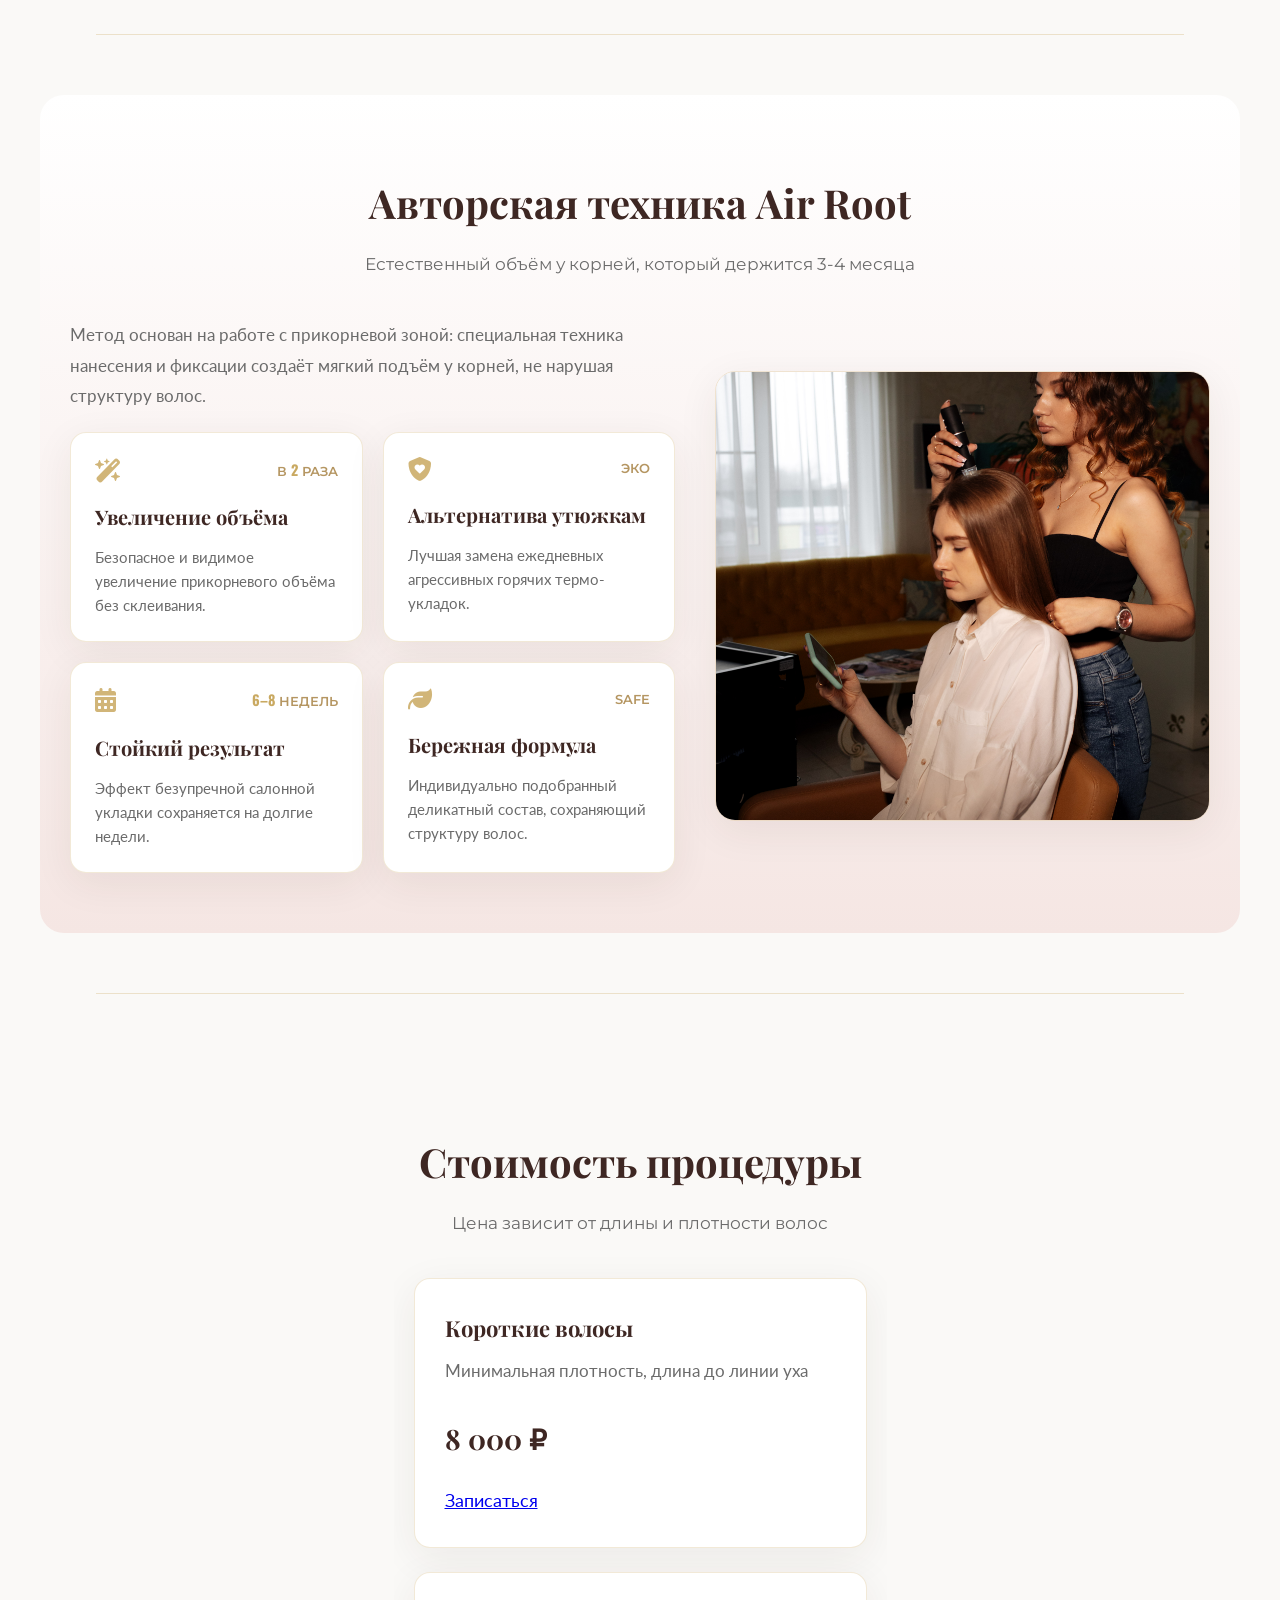
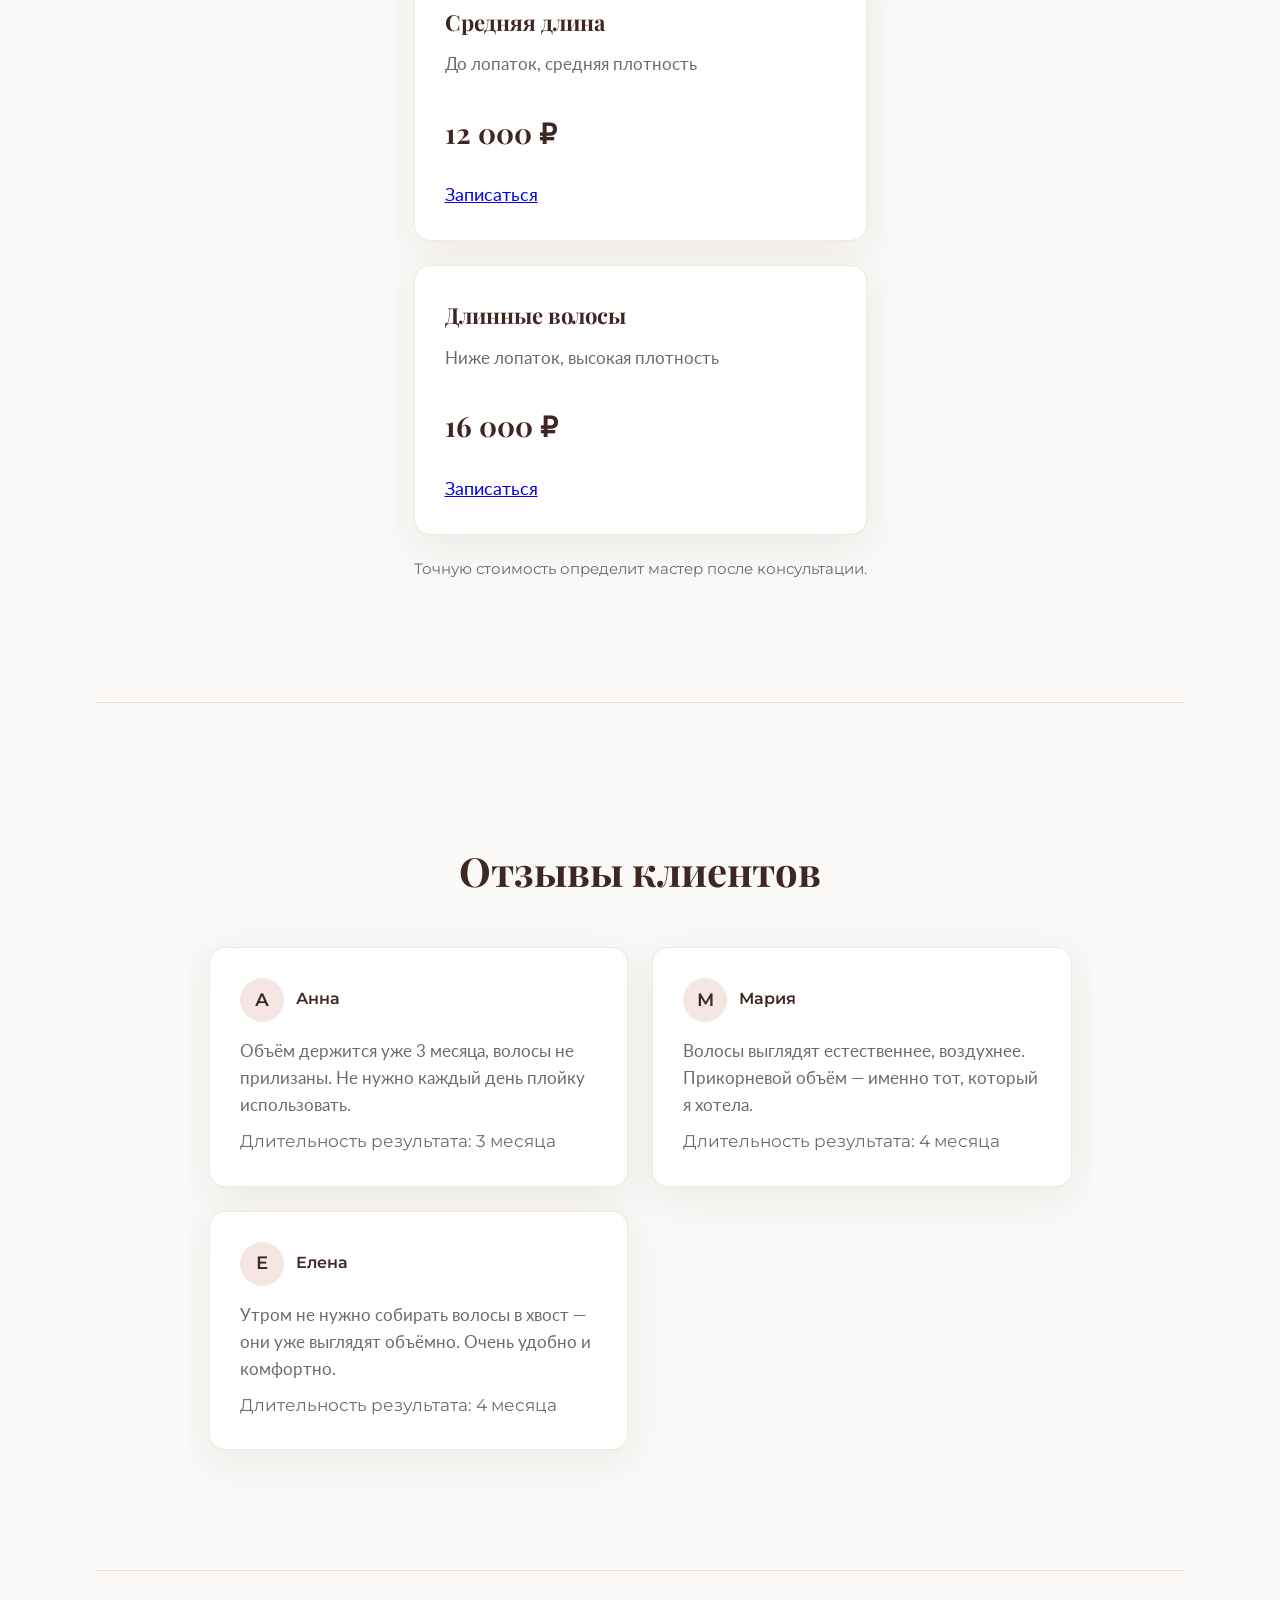
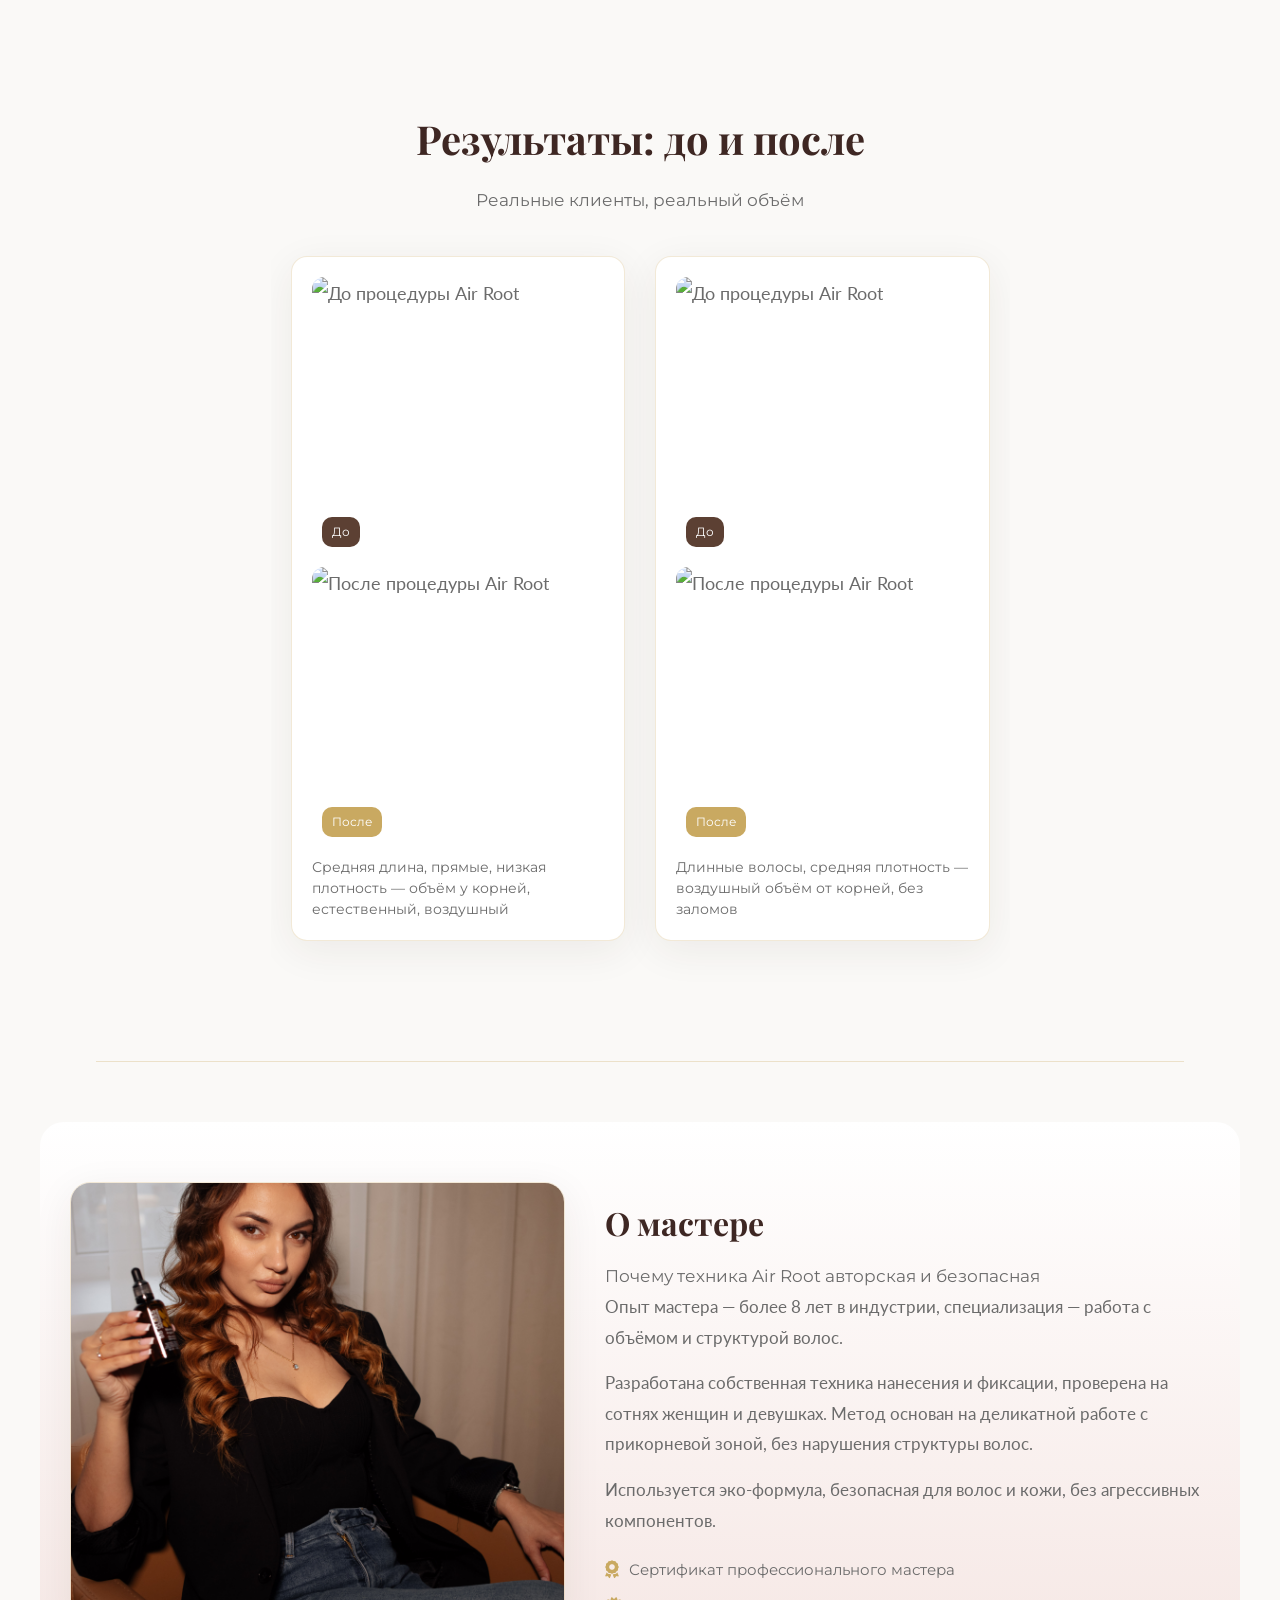
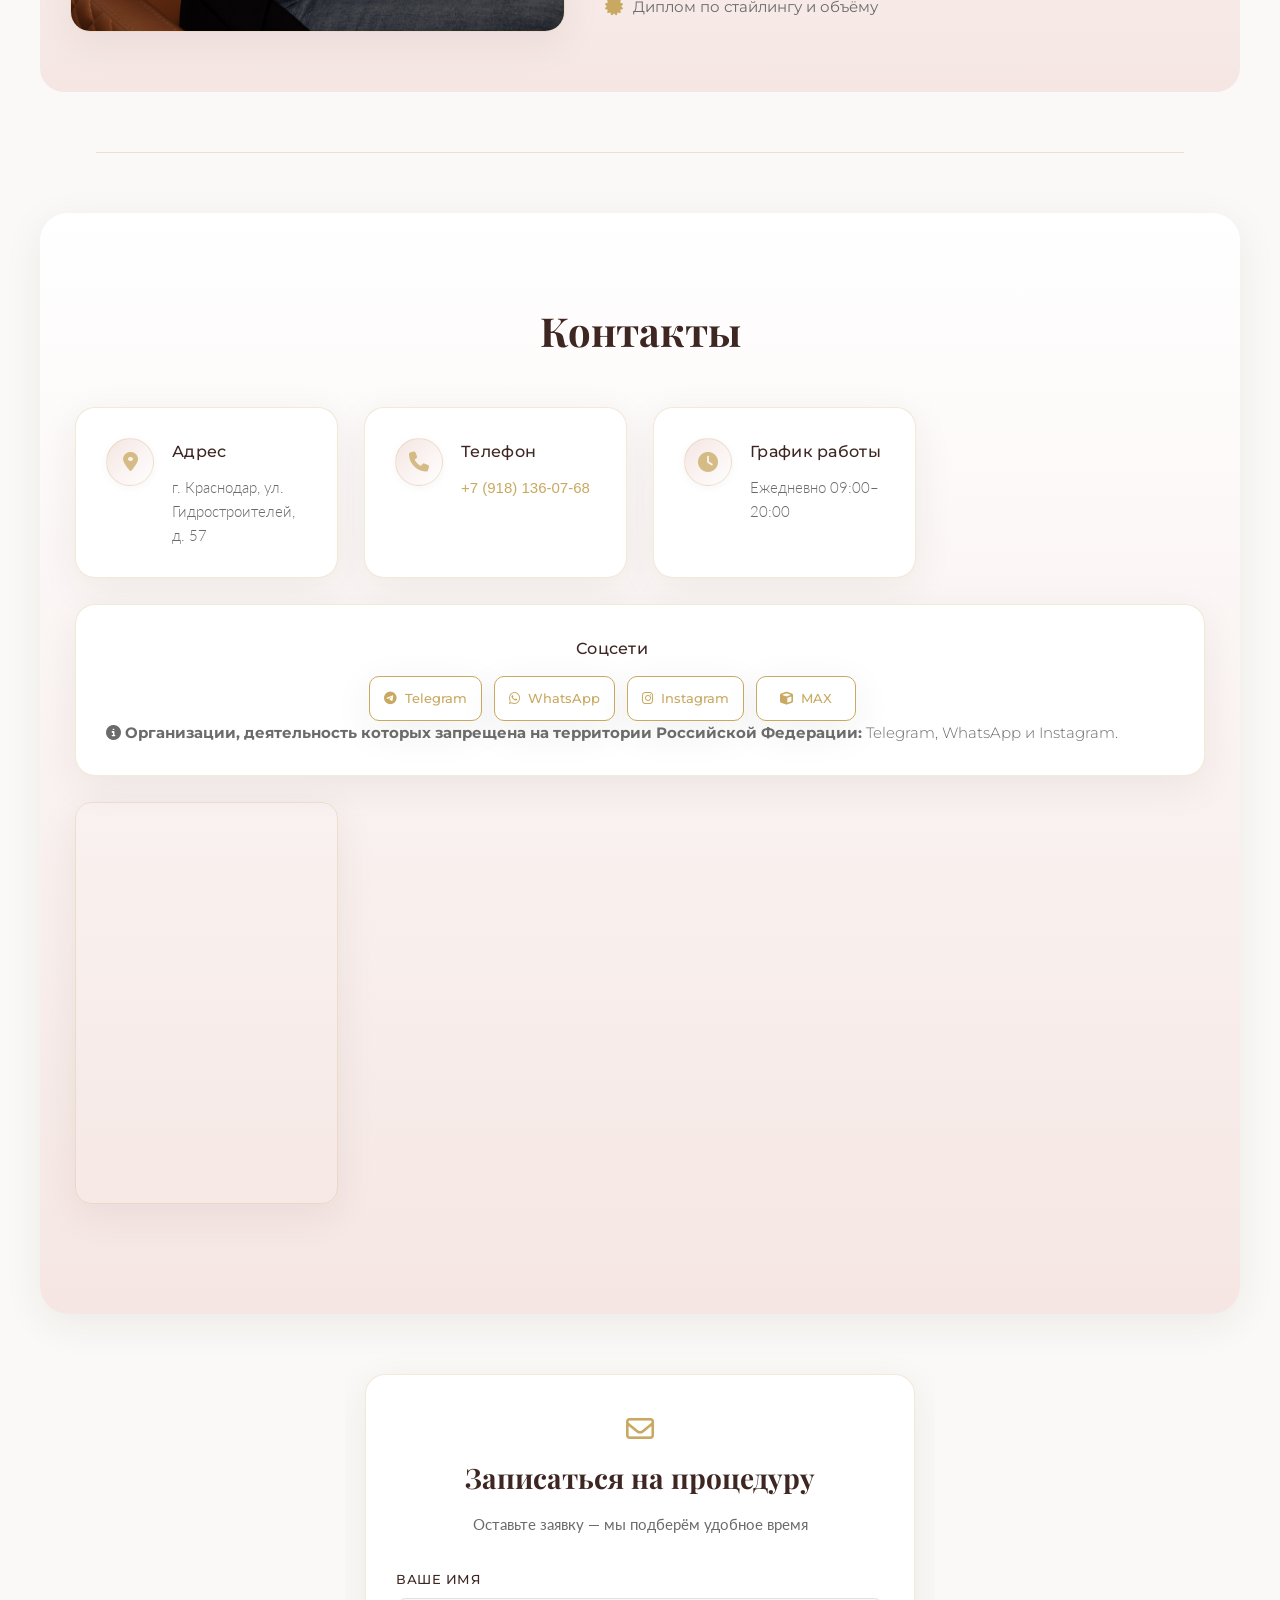
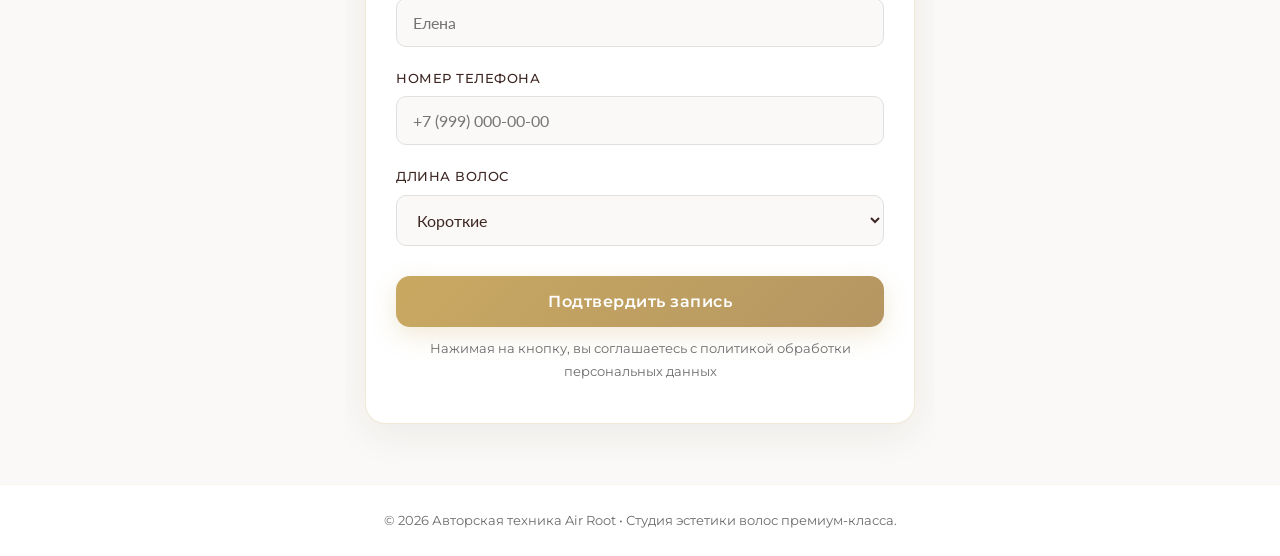
==== commit e1f8e263: "Update index.html" ====
--- a/index.html
+++ b/index.html
@@ -329,8 +329,7 @@
 
                <!-- Соцсети -->
 <div class="contact-item social-item">
-    <div class="contact-icon"><i class="fa-solid fa-share-nodes icon-gold"></i></div>
-    <div class="contact-text">
+       <div class="contact-text">
         <h3>Соцсети</h3>
         <div class="social-buttons">
             <!-- Telegram -->
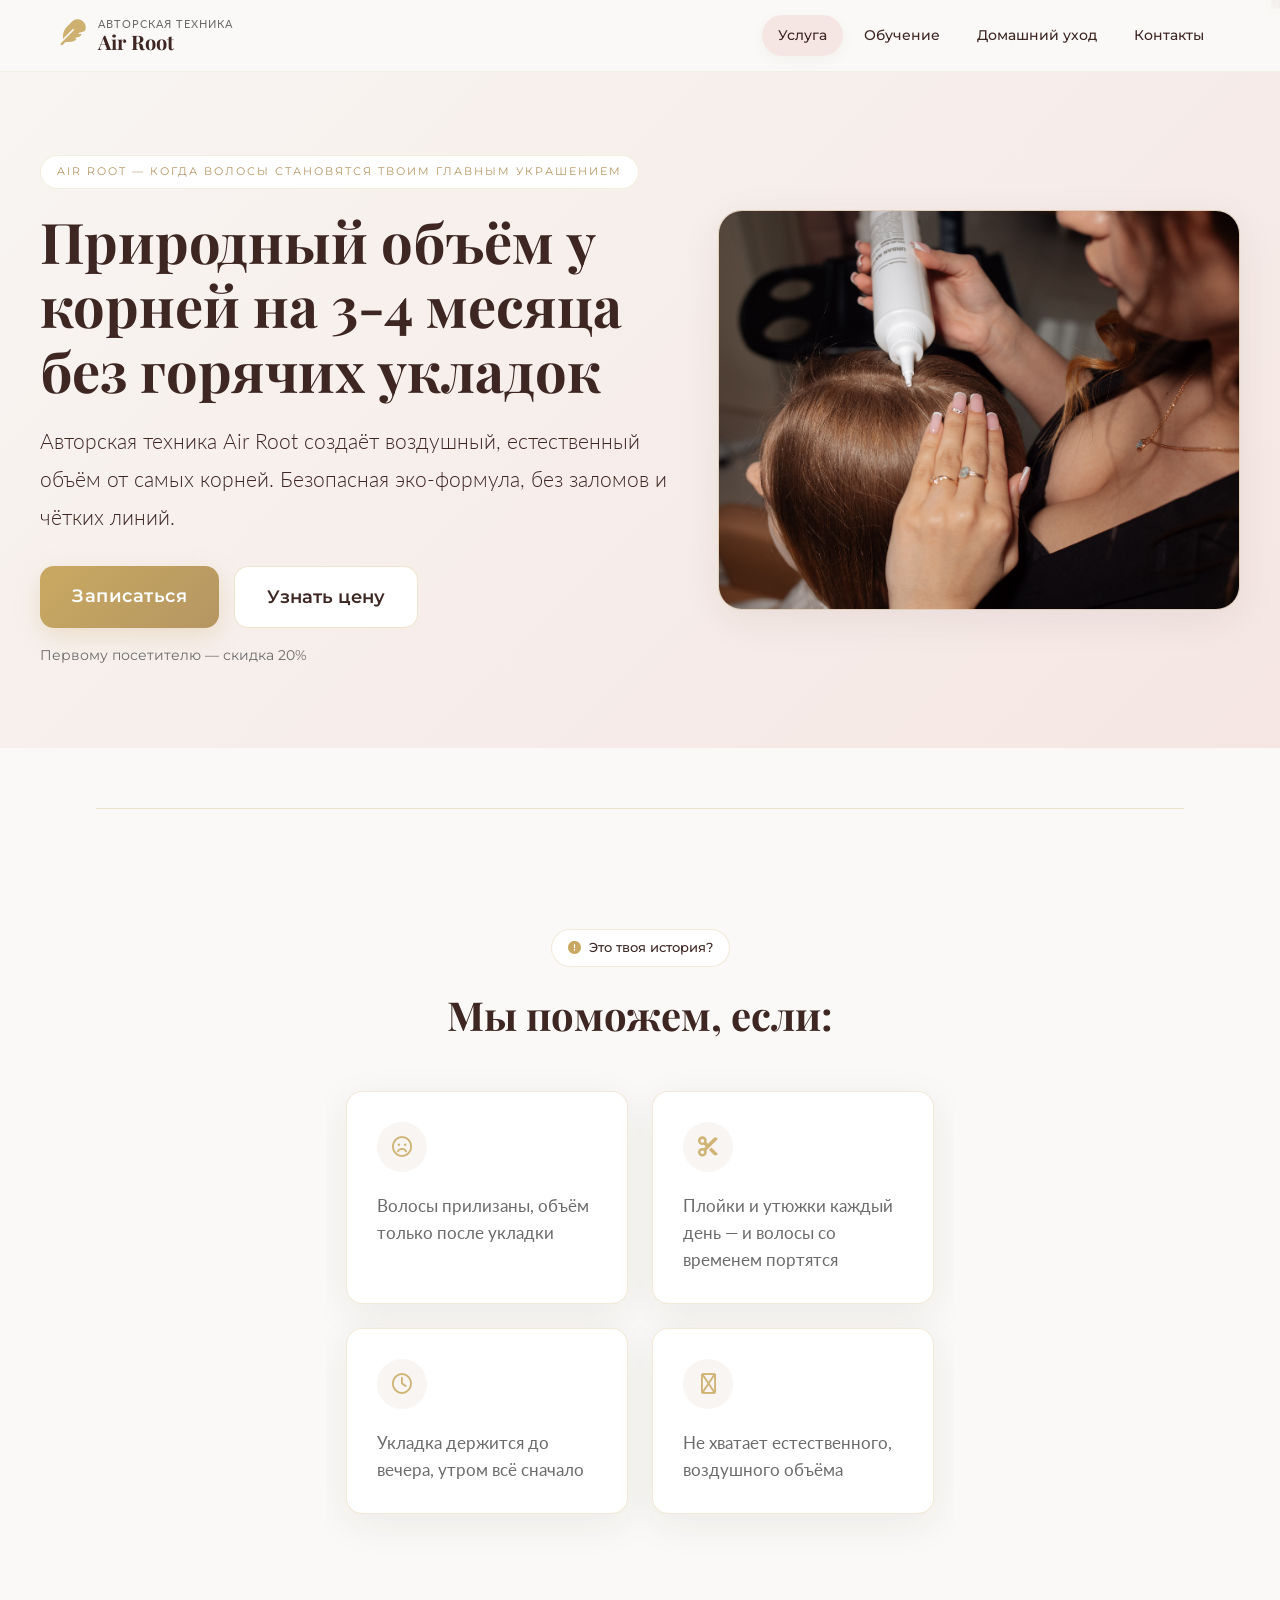
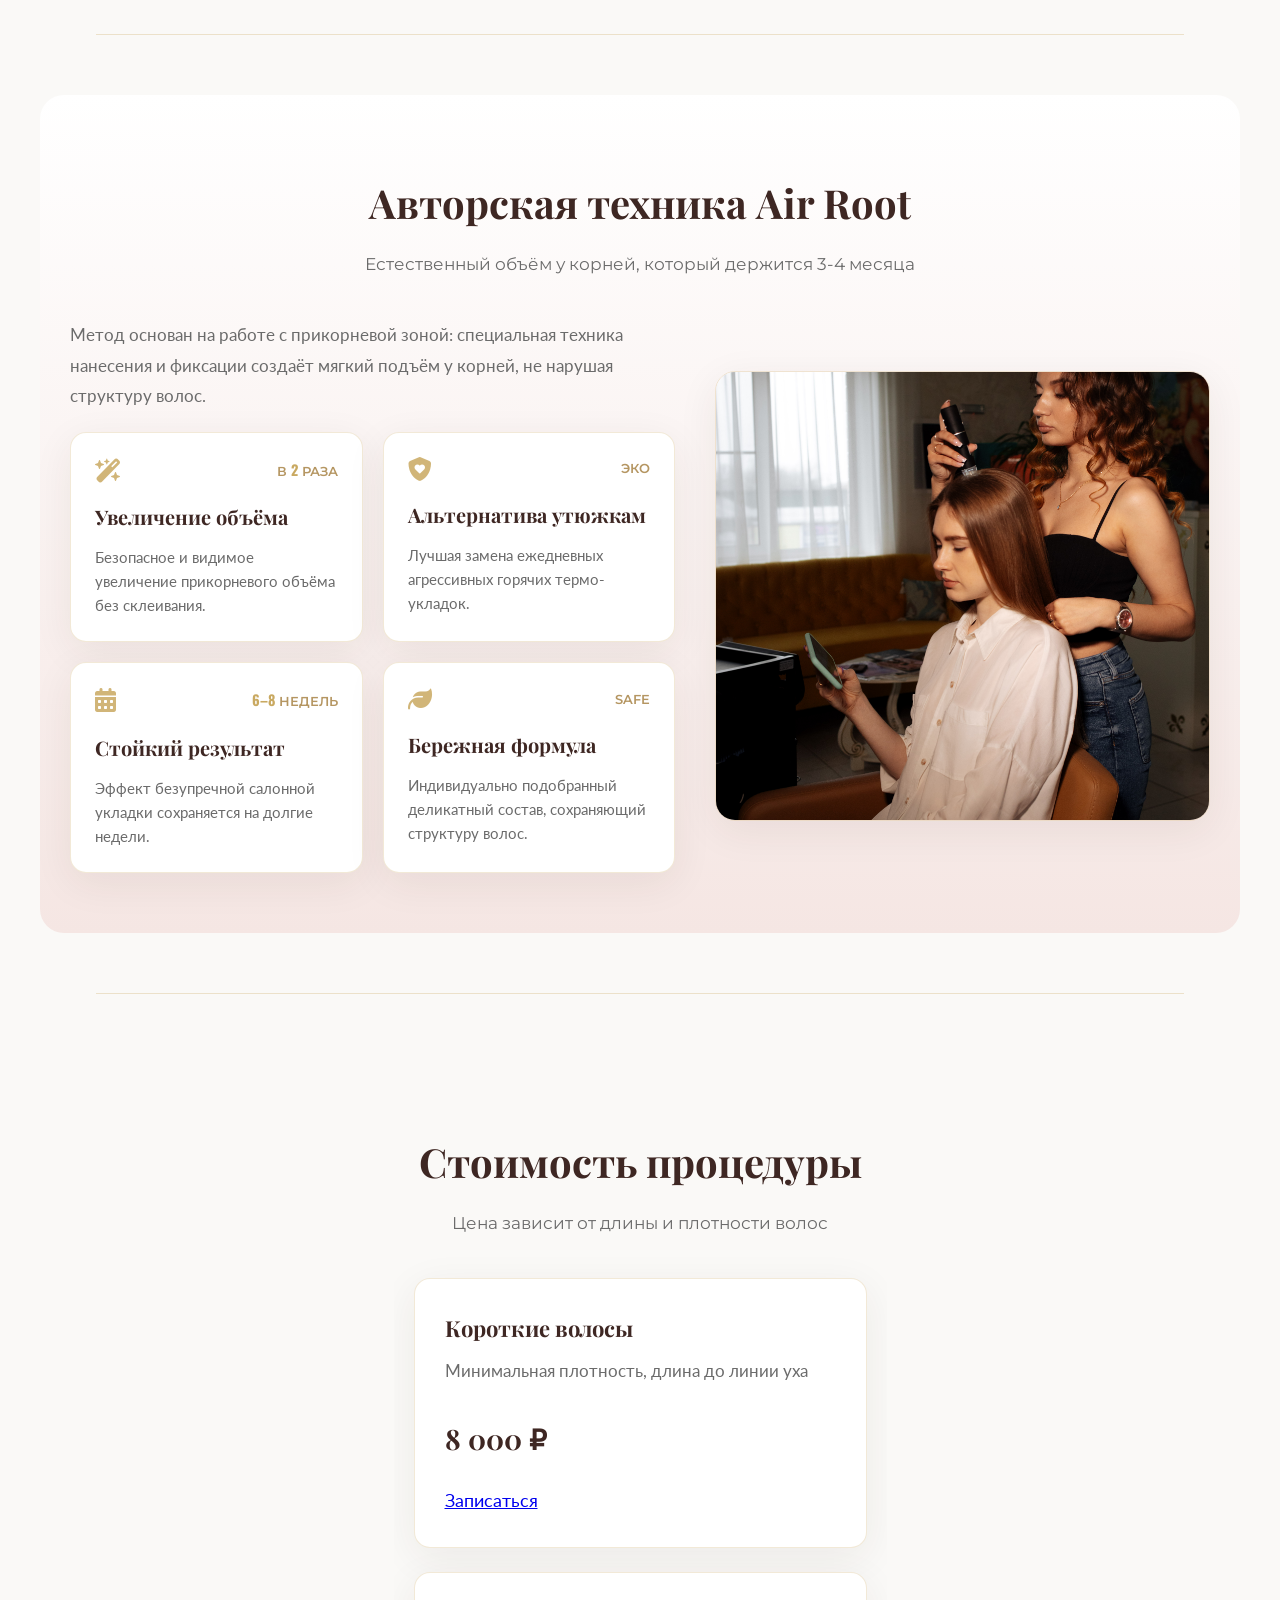
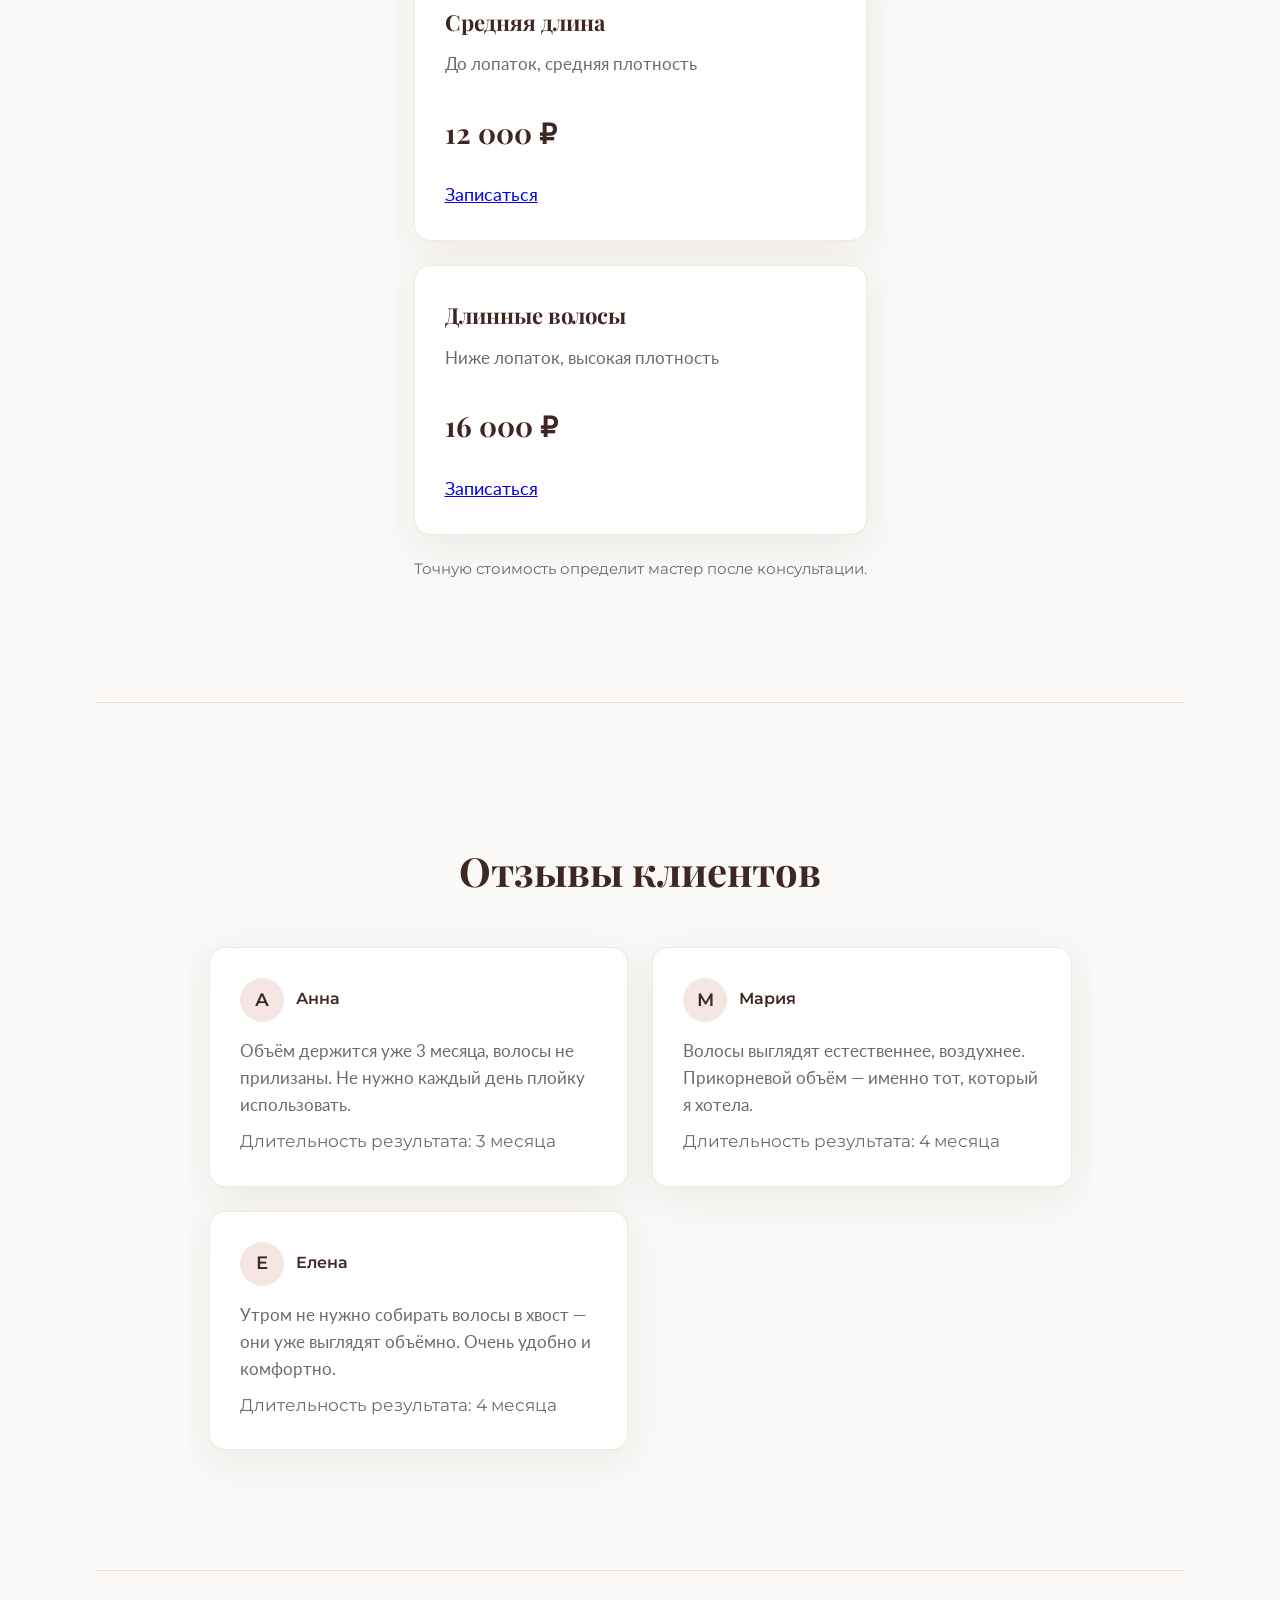
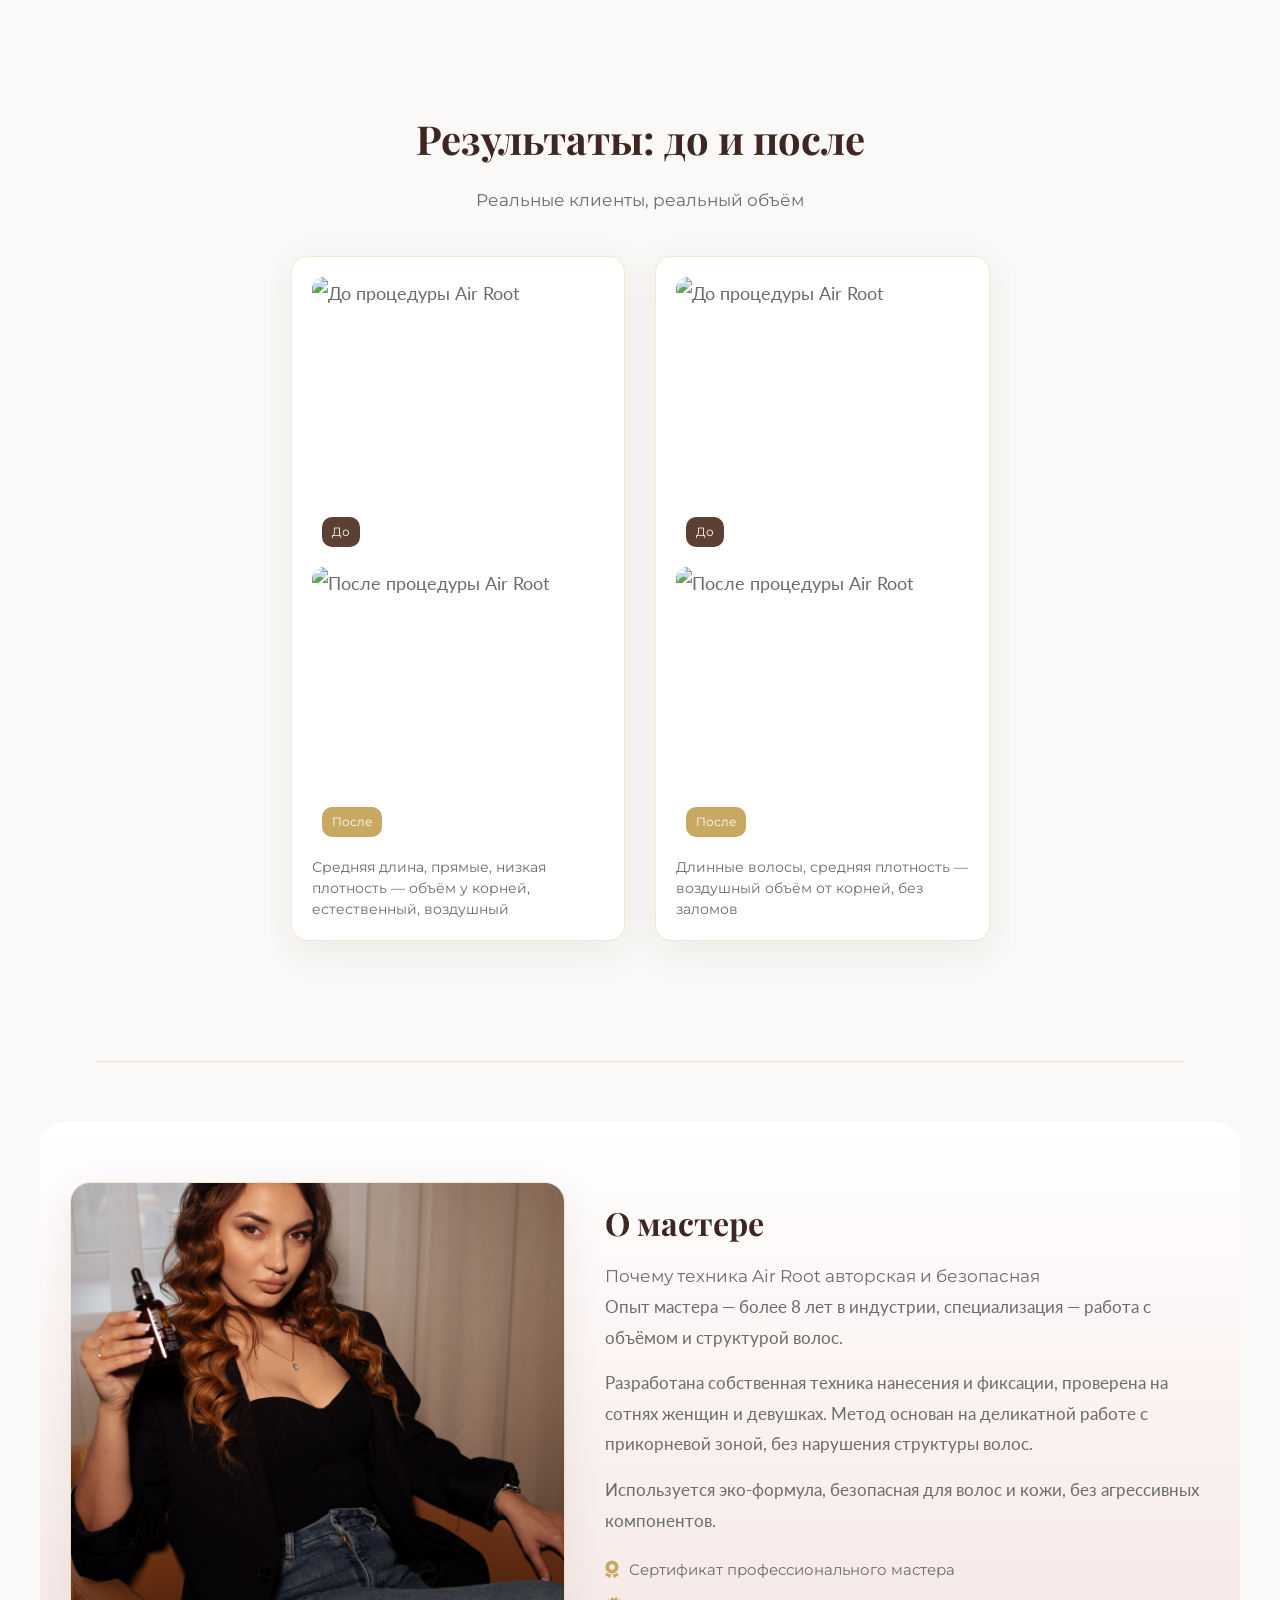
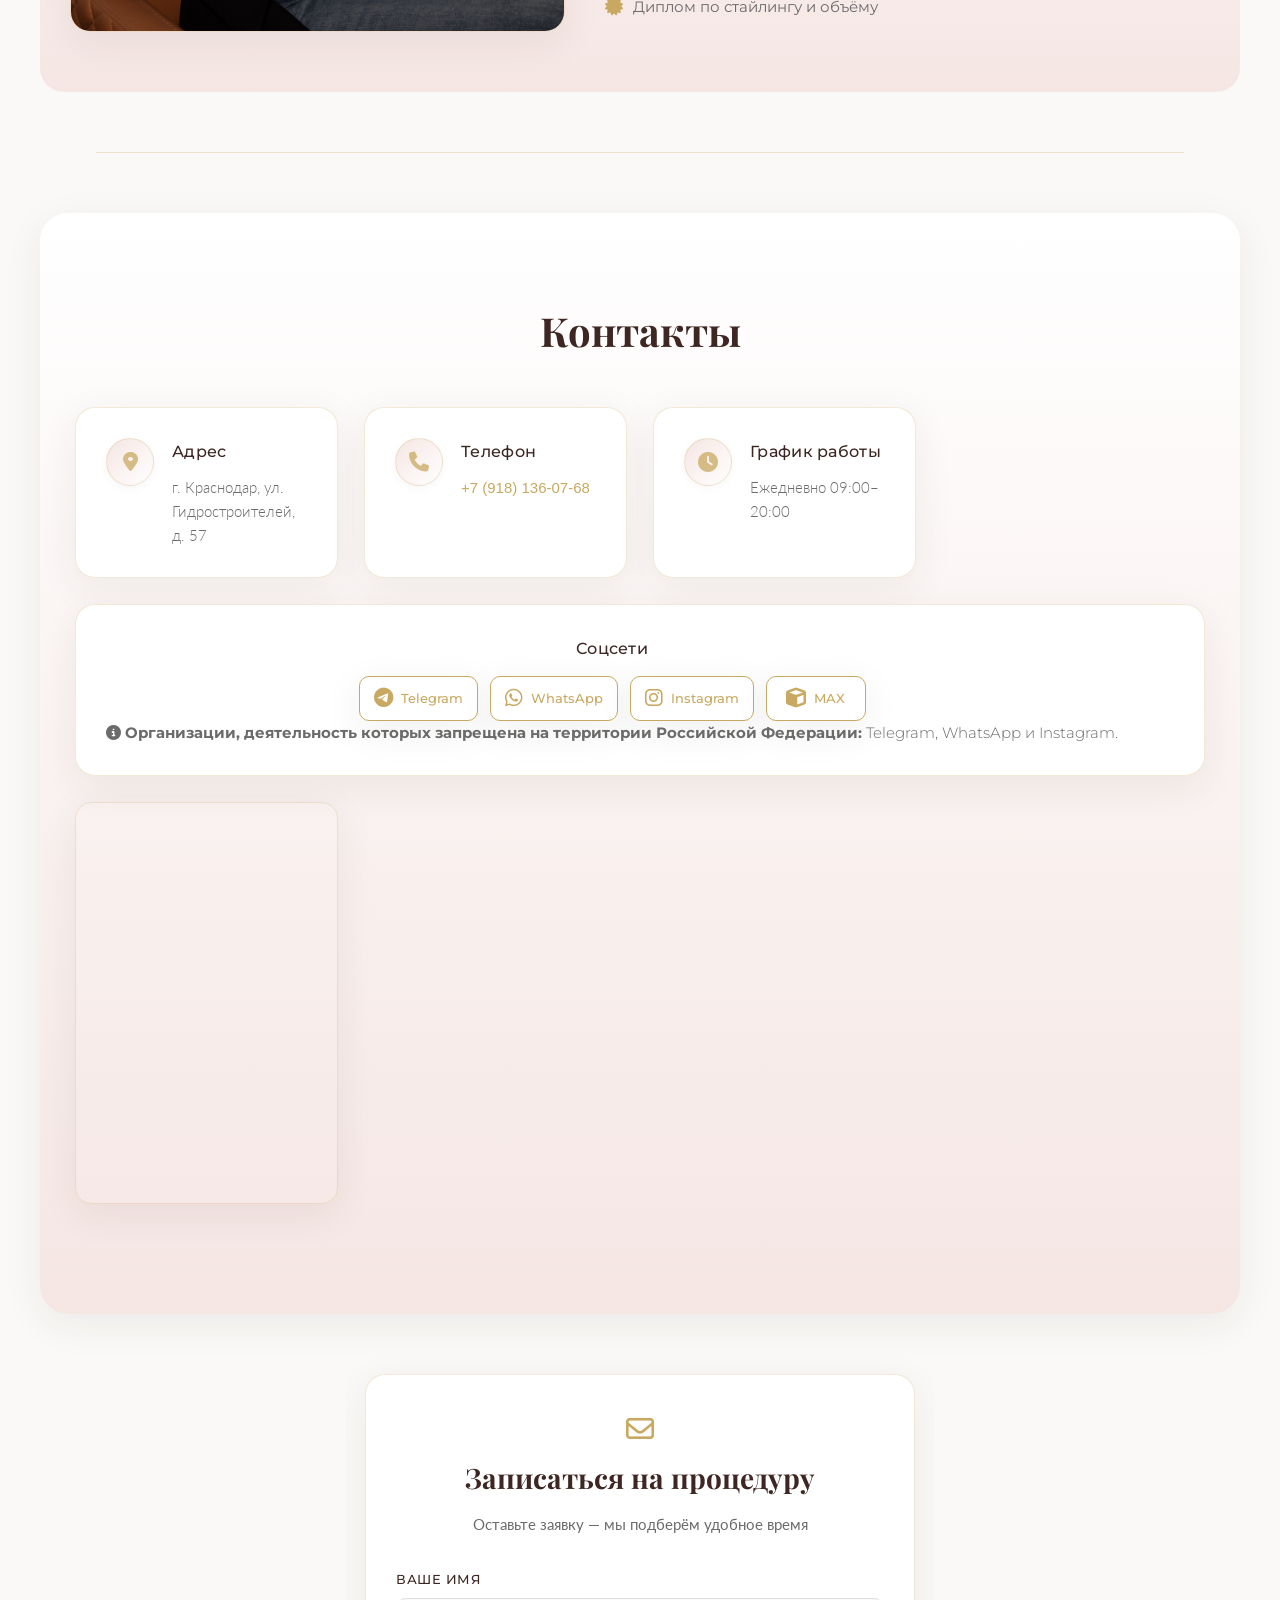
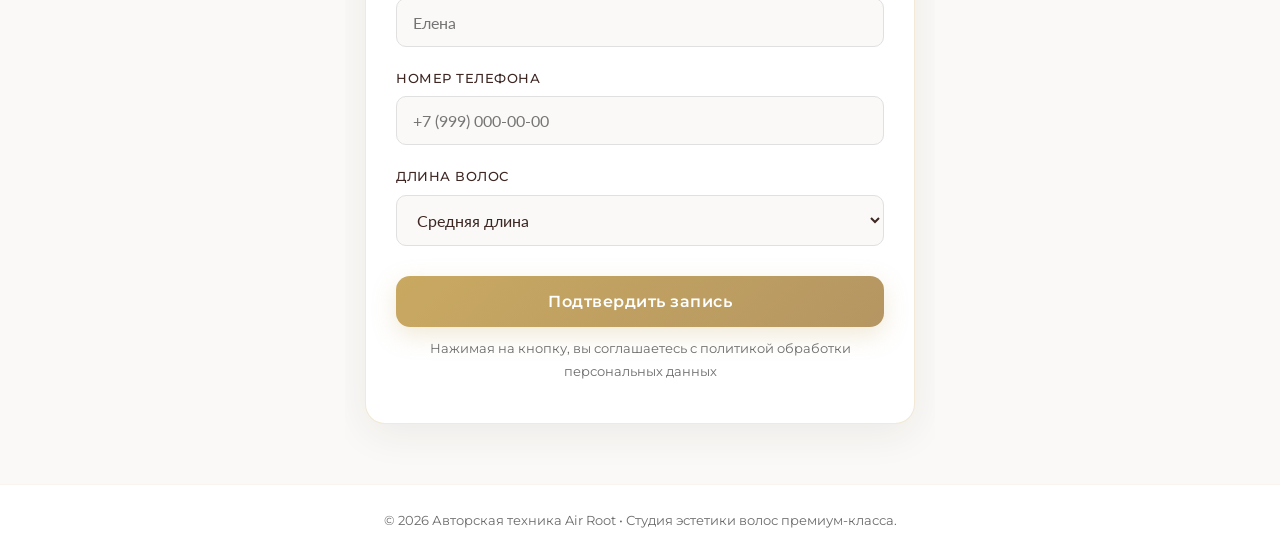
==== commit 06725f4b: "Update index.html" ====
--- a/index.html
+++ b/index.html
@@ -378,35 +378,40 @@
         </section>
 
         <!-- ФОРМА ЗАПИСИ -->
-        <section class="content-section booking-section" id="order">
-            <div class="booking-form">
-                <div class="form-header">
-                    <i class="fa-regular fa-envelope icon-gold"></i>
-                    <h2>Записаться на процедуру</h2>
-                    <p>Оставьте заявку — мы подберём удобное время</p>
-                </div>
-                <form class="styled-luxury-form">
-                    <div class="form-group">
-                        <label for="name">Ваше имя</label>
-                        <input type="text" id="name" placeholder="Елена" required>
-                    </div>
-                    <div class="form-group">
-                        <label for="phone">Номер телефона</label>
-                        <input type="tel" id="phone" placeholder="+7 (999) 000-00-00" required>
-                    </div>
-                    <div class="form-group">
-                        <label for="length">Длина волос</label>
-                        <select id="length" class="form-select">
-                            <option value="short">Короткие</option>
-                            <option value="medium">Средняя длина</option>
-                            <option value="long">Длинные</option>
-                        </select>
-                    </div>
-                    <button type="submit" class="btn-premium btn-full">Подтвердить запись</button>
-                    <p class="form-note">Нажимая на кнопку, вы соглашаетесь с политикой обработки персональных данных</p>
-                </form>
-            </div>
-        </section>
+     <section class="content-section booking-section" id="order">
+    <div class="booking-form">
+        <div class="form-header">
+            <i class="fa-regular fa-envelope icon-gold"></i>
+            <h2>Записаться на процедуру</h2>
+            <p>Оставьте заявку — мы подберём удобное время</p>
+        </div>
+
+        <form class="styled-luxury-form" id="orderForm">
+            <div class="form-group">
+                <label for="name">Ваше имя</label>
+                <input type="text" id="name" name="name" placeholder="Елена" required>
+            </div>
+            <div class="form-group">
+                <label for="phone">Номер телефона</label>
+                <input type="tel" id="phone" name="phone" placeholder="+7 (999) 000-00-00" required>
+            </div>
+            <div class="form-group">
+                <label for="length">Длина волос</label>
+                <select id="length" name="length" class="form-select">
+                    <option value="short">Короткие</option>
+                    <option value="medium" selected>Средняя длина</option>
+                    <option value="long">Длинные</option>
+                </select>
+            </div>
+            <button type="submit" class="btn-premium btn-full">Подтвердить запись</button>
+            <p class="form-note">Нажимая на кнопку, вы соглашаетесь с политикой обработки персональных данных</p>
+        </form>
+
+        <div id="successMessage" style="display:none; margin-top:20px; padding:16px; background:#e8f5e9; border-radius:12px; text-align:center; color:#2e7d32;">
+            <i class="fa-solid fa-check-circle"></i> Заявка отправлена! Скоро свяжемся.
+        </div>
+    </div>
+</section>
 
         <!-- FOOTER -->
         <footer class="luxury-footer">
--- a/css/style.css
+++ b/css/style.css
@@ -280,6 +280,7 @@
     width: 100%;
     height: 100%;
     object-fit: cover;
+    object-position: center;
     display: block;
 }
 
@@ -448,12 +449,14 @@
     box-shadow: var(--shadow-premium);
     border: var(--border-gold-light);
     height: 450px;
+    width: 100%;
 }
 
 .technique-image img {
     width: 100%;
     height: 100%;
     object-fit: cover;
+    object-position: center;
     display: block;
 }
 
@@ -581,12 +584,14 @@
     overflow: hidden;
     margin-bottom: 10px;
     height: 280px;
-}
-
-.ba_image img {
+    width: 100%;
+}
+
+.ba-image img {
     width: 100%;
     height: 100%;
     object-fit: cover;
+    object-position: center;
     display: block;
 }
 
@@ -639,12 +644,14 @@
     box-shadow: var(--shadow-premium);
     border: var(--border-gold-light);
     height: 450px;
+    width: 100%;
 }
 
 .about-image img {
     width: 100%;
     height: 100%;
     object-fit: cover;
+    object-position: center;
     display: block;
 }
 
@@ -801,7 +808,7 @@
     min-width: 100px;
 }
 
-.social_btn i {
+.social-btn i {
     font-size: 20px;
     color: var(--accent-gold);
 }
@@ -1029,7 +1036,7 @@
 }
 
 /* ==========================================================================
-   MEDIA QUERIES - TELEPHONE (ИСПРАВЛЕНО: FULL SCALE)
+   MEDIA QUERIES - ИСПРАВЛЕННЫЕ (ФОТО БЕЗ ИСКАЖЕНИЙ)
    ========================================================================== */
 
 @media (max-width: 992px) {
@@ -1044,13 +1051,17 @@
         order: 1 !important;
     }
     
-    /* HERO FULL SCALE - весь мастер.jpg виден */
+    /* HERO - правильный масштаб без обрезки */
     .hero-image-slot {
         order: 2 !important;
-        max-width: 100% !important;
+        width: 100% !important;
         height: auto !important;
-        aspect-ratio: 4 / 3 !important;
-        min-height: 320px !important;
+        aspect-ratio: 4 / 3 !important; /* универсальное соотношение */
+        min-height: 280px !important;
+    }
+    
+    .hero-image-slot img {
+        object-fit: cover !important;
     }
     
     .hero-buttons {
@@ -1062,12 +1073,17 @@
         grid-template-columns: 1fr !important;
     }
     
-    /* TECHNIQUE/ABOUT FULL SCALE */
+    /* TECHNIQUE/ABOUT - портретное соотношение */
     .technique-image,
     .about-image {
         height: auto !important;
-        aspect-ratio: 4 / 3 !important;
-        min-height: 350px !important;
+        aspect-ratio: 4 / 5 !important;
+        min-height: 280px !important;
+    }
+    
+    .technique-image img,
+    .about-image img {
+        object-fit: cover !important;
     }
 }
 
@@ -1100,11 +1116,9 @@
         font-size: 26px !important;
     }
     
-    /* HERO FULL SCALE - 768px */
     .hero-image-slot {
-        height: auto !important;
         aspect-ratio: 4 / 3 !important;
-        min-height: 280px !important;
+        min-height: 220px !important;
     }
     
     .hero-buttons {
@@ -1138,19 +1152,20 @@
         padding: 26px 20px !important;
     }
     
-    /* TECHNIQUE/ABOUT FULL SCALE - 768px */
     .technique-image,
     .about-image {
-        height: auto !important;
-        aspect-ratio: 4 / 3 !important;
-        min-height: 280px !important;
-    }
-    
-    /* BA FULL SCALE - 768px */
+        aspect-ratio: 4 / 5 !important;
+        min-height: 220px !important;
+    }
+    
     .ba-image {
         height: auto !important;
-        aspect-ratio: 4 / 3 !important;
-        min-height: 220px !important;
+        aspect-ratio: 4 / 5 !important;
+        min-height: 200px !important;
+    }
+    
+    .ba-image img {
+        object-fit: cover !important;
     }
     
     .contact-item {
@@ -1175,7 +1190,7 @@
         text-align: center !important;
     }
     
-    .social_buttons {
+    .social-buttons {
         flex-direction: row !important;
         justify-content: center !important;
         gap: 10px !important;
@@ -1216,7 +1231,7 @@
         font-size: 26px !important;
     }
     
-    .section_center_header h2 {
+    .section-center-header h2 {
         font-size: 24px !important;
     }
 }
@@ -1226,7 +1241,7 @@
         padding: 30px 12px !important;
     }
     
-    .hero_section {
+    .hero-section {
         padding: 40px 12px !important;
     }
     
@@ -1234,11 +1249,9 @@
         font-size: 22px !important;
     }
     
-    /* HERO FULL SCALE - 480px */
     .hero-image-slot {
-        height: auto !important;
         aspect-ratio: 4 / 3 !important;
-        min-height: 240px !important;
+        min-height: 180px !important;
     }
     
     .hero-buttons .btn-premium,
@@ -1270,19 +1283,15 @@
         font-size: 13px !important;
     }
     
-    /* TECHNIQUE/ABOUT FULL SCALE - 480px */
     .technique-image,
     .about-image {
-        height: auto !important;
-        aspect-ratio: 4 / 3 !important;
-        min-height: 220px !important;
-    }
-    
-    /* BA FULL SCALE - 480px */
+        aspect-ratio: 4 / 5 !important;
+        min-height: 180px !important;
+    }
+    
     .ba-image {
-        height: auto !important;
-        aspect-ratio: 4 / 3 !important;
-        min-height: 180px !important;
+        aspect-ratio: 4 / 5 !important;
+        min-height: 160px !important;
     }
     
     .social-btn {
@@ -1340,11 +1349,9 @@
         font-size: 20px !important;
     }
     
-    /* HERO FULL SCALE - 360px */
     .hero-image-slot {
-        height: auto !important;
         aspect-ratio: 4 / 3 !important;
-        min-height: 200px !important;
+        min-height: 150px !important;
     }
     
     .social-btn {
